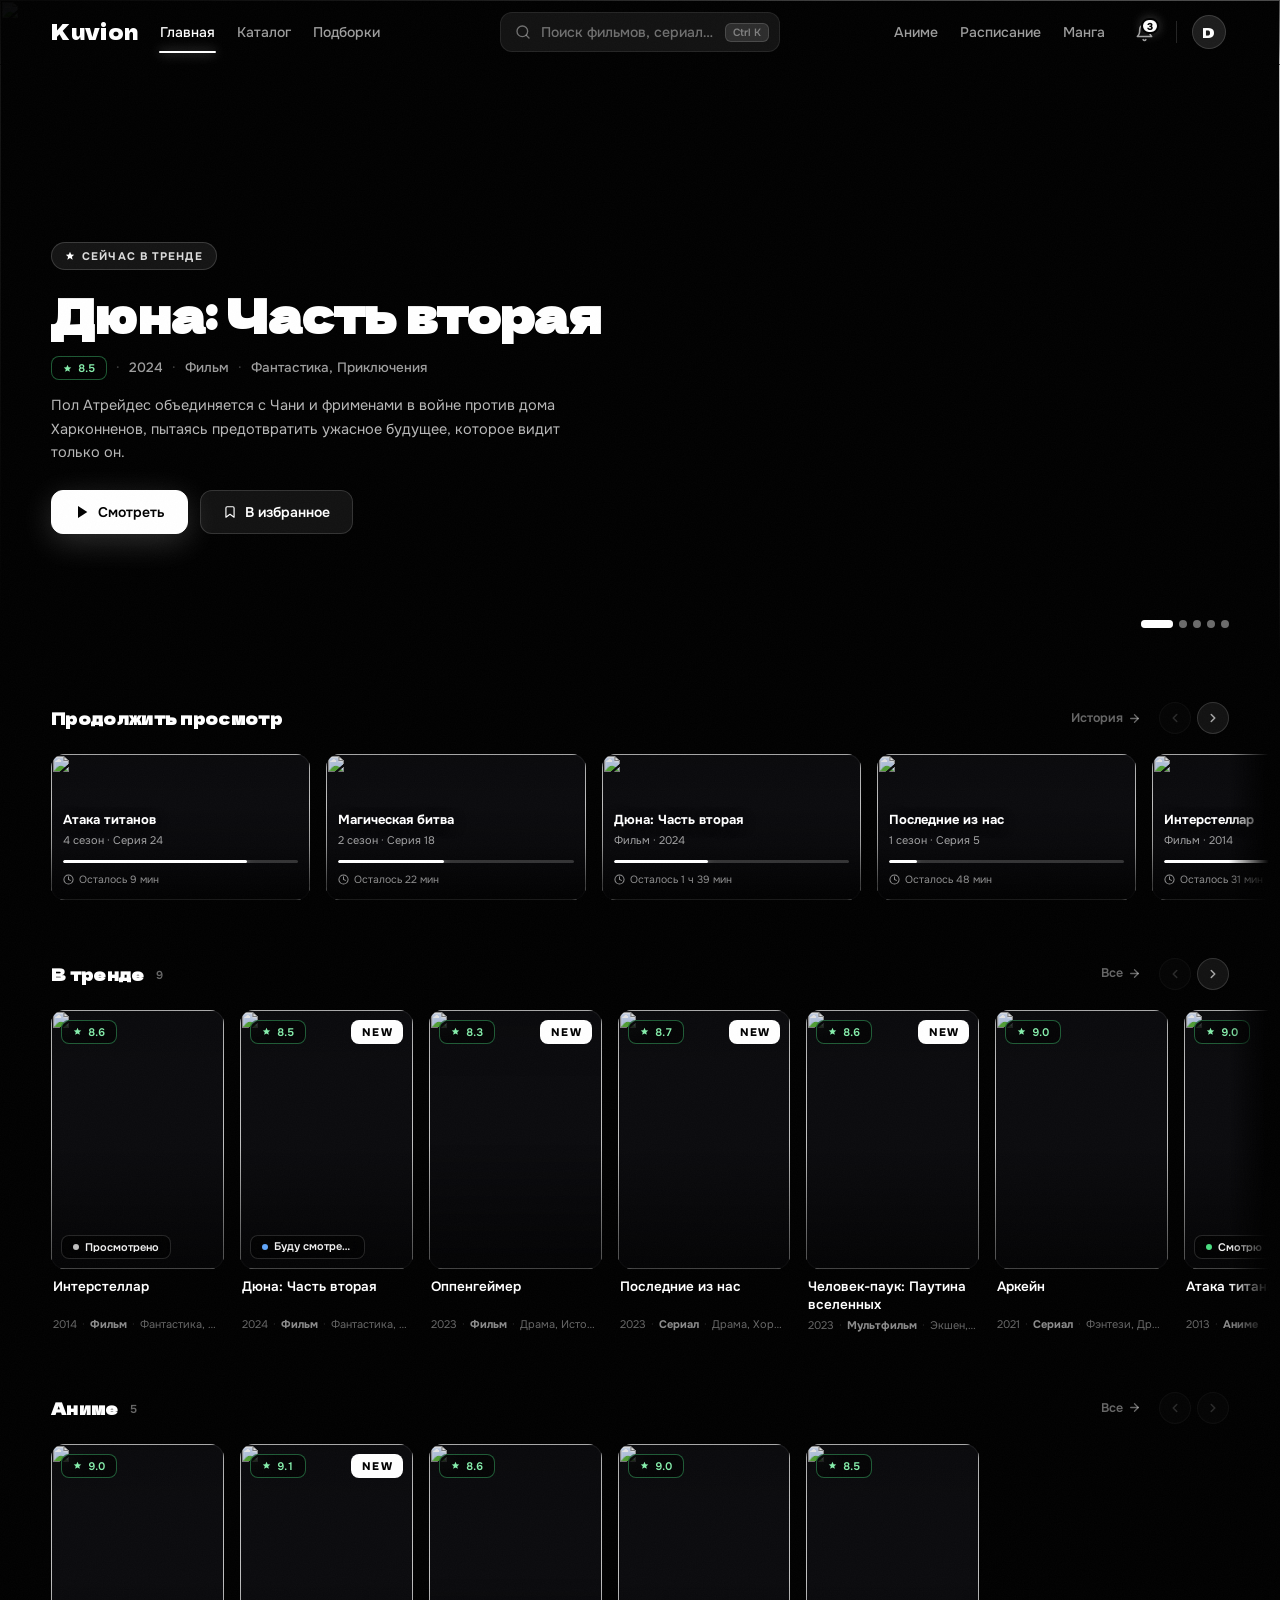
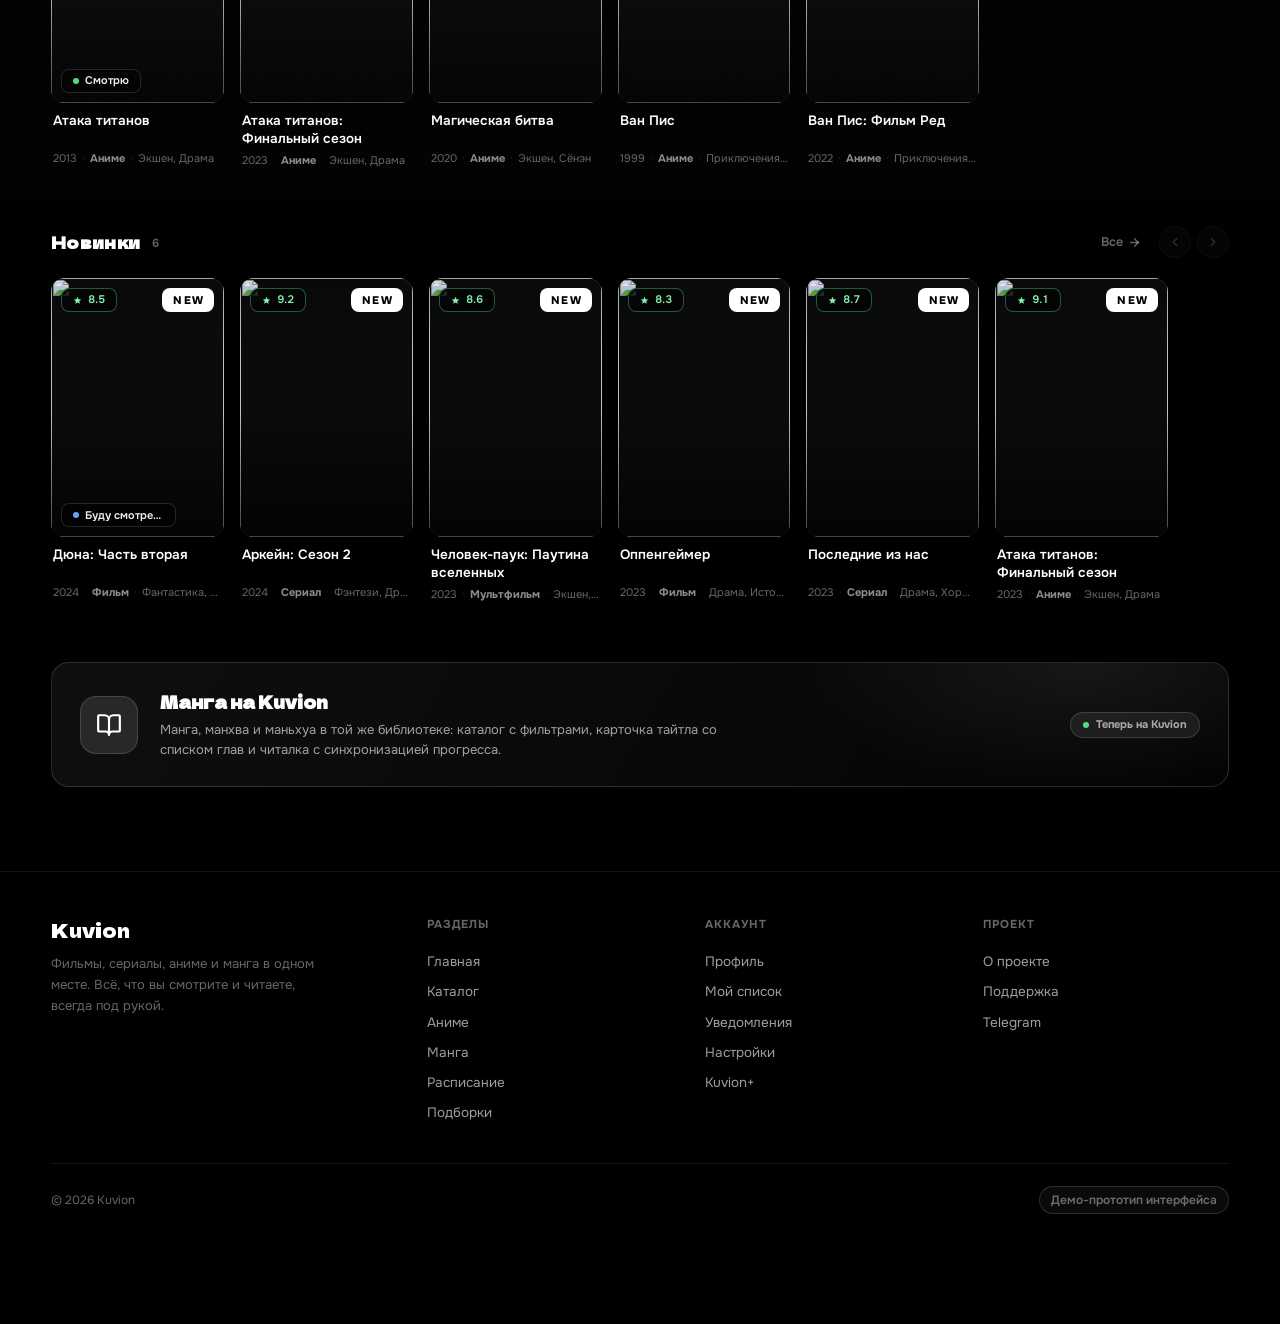
==== index.html @ 50397943 "Add files via upload" ====
<!DOCTYPE html>
<html lang="ru">
<head>
<meta charset="UTF-8">
<meta name="viewport" content="width=device-width, initial-scale=1.0, viewport-fit=cover">
<meta name="theme-color" content="#000000">
<meta name="description" content="Kuvion — фильмы, сериалы, аниме и манга в одном месте: тренды, новинки, продолжения и ваш личный список просмотра.">
<meta property="og:title" content="Kuvion — фильмы, сериалы, аниме и манга">
<meta property="og:description" content="Kuvion — фильмы, сериалы, аниме и манга в одном месте: тренды, новинки, продолжения и ваш личный список просмотра.">
<meta property="og:type" content="website">
<link rel="icon" type="image/svg+xml" href="data:image/svg+xml,%3Csvg%20xmlns='http://www.w3.org/2000/svg'%20viewBox='0%200%2064%2064'%3E%3Crect%20width='64'%20height='64'%20rx='14'%20fill='%230b0b0e'/%3E%3Crect%20x='1.5'%20y='1.5'%20width='61'%20height='61'%20rx='12.5'%20fill='none'%20stroke='rgba(255,255,255,.18)'%20stroke-width='3'/%3E%3Cpath%20d='M17%2014h8v14l12-14h11l-16%2017%2016%2019h-11l-12-14v14h-8z'%20fill='%23fff'/%3E%3C/svg%3E">
<title>Kuvion — фильмы, сериалы, аниме и манга</title>
<link rel="preconnect" href="https://fonts.googleapis.com">
<link rel="preconnect" href="https://fonts.gstatic.com" crossorigin>
<link href="https://fonts.googleapis.com/css2?family=Dela+Gothic+One&family=Onest:wght@300;400;500;600;700;800;900&family=Rubik:wght@700;800;900&display=swap" rel="stylesheet">
<link rel="stylesheet" href="/assets/kuvion-common.css">
<style>

/* ================================================================
   KUVION — дизайн-макет v4 (черновой, для просмотра и тестов)
   Философия: абсолютный чёрный, белый как главный акцент,
   градиент — только для аккаунта и подписки. Весь цвет несут
   постеры + семантика рейтингов и статусов.
   Новое в v4: «невидимая стена» как в старой версии — карточки
   обрезаются сразу за краем рамки контента, отступы слева и
   справа постоянные; на карточках больше нет быстрых кнопок —
   избранное (закладка) и состояние тайтла (⋮: смотрю /
   просмотрено / отложено…) живут в превью-панели и в меню
   карточки; превью крутит несколько кадров (стрелки, миниатюры,
   автосмена), у трейлера появился регулятор громкости;
   драг-скролл больше не оставляет «залипшую» кнопку Play;
   по умолчанию: белая «Смотреть», зерно вкл, акцент фиолетовый,
   шрифт — Dela Gothic One.
   Правки 19.11-5: полный откат главной к виду до трейлерных
   экспериментов — по уточнению фидбека «верни всё как было»:
   трейлеры добавили 19.11 (с них началась карточка «Топ 5»),
   значит «до трейлеров» — это главная без «Топ 5» и «Категорий».
   Обе секции удалены (разметка, стили, JS, данные), селекторы
   вернулись к прежним, порядок секций снова «Продолжить
   просмотр» → «В тренде» → «Аниме» → «Новинки». Оставлены
   заменённые 19.11 умершие CDN-кадры (без них у пяти тайтлов
   в превью-панели битые картинки). Штамп версии в футере
   обновлён на 19 ноября — со дня создания файла он показывал
   «3 ноября 2026» и сбивал с толку при проверке отката.
   Связи макетов (04.11): «Каталог», «Аниме» и «Случайное» ведут
   в каталог-макет (/catalog/; ?type=anime — с фильтром,
   ?random=1 — случайный тайтл), карточка «Атаки титанов» — на
   страницу тайтла (/title/).
   ================================================================ */

:root{
  --bg:#000;
  --surface:rgba(255,255,255,.04);
  --surface-2:rgba(255,255,255,.07);
  --surface-3:rgba(255,255,255,.11);
  --border:rgba(255,255,255,.08);
  --border-2:rgba(255,255,255,.14);
  --border-3:rgba(255,255,255,.24);
  --text:#fff;
  --text-2:rgba(255,255,255,.62);
  --text-3:rgba(255,255,255,.4);
  --accent-1:#7C4DFF;
  --accent-2:#D946EF;
  --accent-glow:rgba(168,85,247,.35);
  --ok:#4ADE80;
  --warn:#FACC15;
  --bad:#F87171;
  --info:#60A5FA;
  --r-s:10px;   /* радиус малый */
  --r-m:14px;   /* радиус карточек */
  --r-l:18px;   /* радиус панелей */
  --font-display:'Dela Gothic One','Onest',system-ui,sans-serif;
  --font-body:'Onest',system-ui,-apple-system,'Segoe UI',sans-serif;
  --header-h:64px;
  --page-x:clamp(20px,4vw,56px);
  --rail-gap:16px;                                   /* единый шаг между карточками */
  --card-w:clamp(168px,13.5vw,204px);                /* размер карточки M (по умолчанию) */
}

body:not([data-displayfont="dela"]) :is(.logo,.hero-title,.row-title,.pv-title,.auth-logo,.footer-logo,.soon-title,.lab-title,.sub-card .sc-name){font-weight:800}


.nav-link{
  position:relative;font-size:14px;font-weight:500;color:var(--text-2);
  padding:6px 1px;transition:color .2s ease;white-space:nowrap;
}

/* ============ HERO ============ */
.hero{
  position:relative;height:min(74vh,780px);min-height:520px;
  overflow:hidden;
}

.hero-slide{position:absolute;inset:0;opacity:0;transition:opacity .8s ease;pointer-events:none}

.hero-slide.is-active{opacity:1;pointer-events:auto}

.hero-slide img.hero-bg{
  width:100%;height:100%;object-fit:cover;object-position:center 28%;
}

.hero-slide.is-active img.hero-bg{animation:kenburns 9.5s ease-out forwards}

@keyframes kenburns{from{transform:scale(1.07)}to{transform:scale(1)}}

.hero-shade{position:absolute;inset:0;pointer-events:none}

.hero-shade--bottom{background:linear-gradient(to top,#000 1%,rgba(0,0,0,.85) 24%,rgba(0,0,0,.32) 55%,transparent 80%)}

.hero-shade--left{background:linear-gradient(100deg,rgba(0,0,0,.9) 6%,rgba(0,0,0,.58) 38%,rgba(0,0,0,.14) 60%,transparent 72%)}


.hero-content{
  position:absolute;left:0;right:0;bottom:0;z-index:4;
  /* информационный блок поднят выше от нижней границы */
  padding:0 var(--page-x) 132px;
  max-width:1760px;margin:0 auto;
}

.hero-content-inner{max-width:660px}

.hero-slide .hero-content-inner{opacity:0;transform:translateY(18px);transition:opacity .6s ease .18s,transform .6s cubic-bezier(.2,.7,.2,1) .18s}

.hero-slide.is-active .hero-content-inner{opacity:1;transform:none}


.hero-badge{
  display:inline-flex;align-items:center;gap:7px;
  height:28px;padding:0 13px;border-radius:99px;
  background:rgba(255,255,255,.08);border:1px solid rgba(255,255,255,.16);
  backdrop-filter:blur(12px);-webkit-backdrop-filter:blur(12px);
  font-size:11px;font-weight:700;letter-spacing:.1em;text-transform:uppercase;color:rgba(255,255,255,.85);
  margin-bottom:18px;
}

.hero-badge svg{color:#fff}

.hero-title{
  font-family:var(--font-display);
  font-size:clamp(26px,3.6vw,50px);
  line-height:1.14;letter-spacing:.2px;
  text-shadow:0 4px 30px rgba(0,0,0,.6);
  margin-bottom:16px;
}

.hero-meta{display:flex;flex-wrap:wrap;align-items:center;gap:9px;font-size:13.5px;margin-bottom:14px;color:var(--text-2);font-weight:500}

.hero-meta .hm-sep{color:rgba(255,255,255,.25)}

.hero-desc{
  color:rgba(255,255,255,.72);font-size:14.5px;line-height:1.6;
  max-width:540px;margin-bottom:26px;
  display:-webkit-box;-webkit-line-clamp:3;-webkit-box-orient:vertical;overflow:hidden;
}

.hero-actions{display:flex;flex-wrap:wrap;gap:12px}


/* стрелки hero */
.hero-arrow{
  position:absolute;top:50%;transform:translateY(-50%);z-index:6;
  width:46px;height:46px;border-radius:50%;border:1px solid rgba(255,255,255,.18);
  background:rgba(0,0,0,.4);backdrop-filter:blur(12px);-webkit-backdrop-filter:blur(12px);
  color:#fff;display:flex;align-items:center;justify-content:center;
  opacity:0;transition:opacity .25s,background .2s,border-color .2s;
}

.hero:hover .hero-arrow,.hero:focus-within .hero-arrow{opacity:1}

.hero-arrow:hover{background:rgba(255,255,255,.16);border-color:rgba(255,255,255,.4)}

.hero-arrow--prev{left:18px}

.hero-arrow--next{right:18px}


/* точки-прогресс hero */
.hero-dots{position:absolute;right:var(--page-x);bottom:30px;z-index:6;display:flex;align-items:center;gap:6px}

.hdot{height:24px;display:flex;align-items:center;background:none;border:0;padding:0}

.hdot .hpill{
  display:block;width:8px;height:8px;border-radius:99px;overflow:hidden;position:relative;
  background:rgba(255,255,255,.42);transition:width .45s ease,background-color .4s ease;
}

.hdot.is-active .hpill{width:32px;background:rgba(255,255,255,.2);box-shadow:inset 0 0 0 1px rgba(255,255,255,.22)}

.hdot .hfill{position:absolute;inset:0;background:#fff;transform:scaleX(0);transform-origin:left}

.hdot.is-active .hfill{animation:hfill var(--hero-dur,9s) linear forwards}

.hero-dots.is-paused .hfill{animation-play-state:paused}

@keyframes hfill{from{transform:scaleX(0)}to{transform:scaleX(1)}}

.hero:hover .hero-dots{cursor:pointer}


/* ============ СЕКЦИИ-ЛЕНТЫ (единый ритм отступов) ============ */
.rows{padding:36px 0 28px}

.row-group+.row-group{margin-top:38px}

.cw-guest+.row-group{margin-top:38px}

.row-head{
  display:flex;align-items:center;gap:12px;
  /* рамка контента: заголовки лент встают в одну колонку с логотипом */
  padding:0 max(var(--page-x),calc((100% - 1760px)/2 + var(--page-x)));margin-bottom:12px;
}

.row-title{
  font-family:var(--font-display);
  font-size:16px;letter-spacing:.3px;color:#fff;white-space:nowrap;
}

.row-title .rt-count{font-family:var(--font-body);font-size:11.5px;font-weight:600;color:var(--text-3);margin-left:8px;vertical-align:2px}

.row-head .row-link{
  margin-left:auto;font-size:12.5px;font-weight:600;color:var(--text-3);
  display:inline-flex;align-items:center;gap:5px;transition:color .2s;padding:4px 6px;border-radius:8px;
}

.row-head .row-link:hover{color:#fff}

.row-arrows{display:flex;gap:6px}

.row-arrow{
  width:32px;height:32px;border-radius:50%;border:1px solid var(--border-2);
  background:var(--surface-2);color:var(--text-2);
  display:flex;align-items:center;justify-content:center;transition:.18s;
}

.row-arrow:hover:not(:disabled){background:#fff;color:#000;border-color:#fff}

.row-arrow:disabled{opacity:.25;pointer-events:none}


/*
  Лента и «невидимая стена» (как в старой версии Kuvion):
  карточки живут в общей рамке контента (одна колонка с шапкой).
  Рамка обрезается ЖЁСТКО на своём краю — постоянный отступ
  слева и справа, карточки на него не залезают. Когда за краем
  рамки есть ещё карточки, у самой стены вырастает короткое
  (40px) растворение (--wall-l/--wall-r переключает JS при
  скролле, края рамки --edge-l/--edge-r тоже считает JS).
  Drag-скролл работает по всей ленте, включая сами карточки.
  Никакого scroll-snap.
*/
@property --wall-l{syntax:'<length>';inherits:false;initial-value:0px}

@property --wall-r{syntax:'<length>';inherits:false;initial-value:0px}

.row-scroller{
  display:flex;gap:var(--rail-gap);
  overflow-x:auto;overflow-y:hidden;
  padding:8px max(var(--page-x),calc((100% - 1760px)/2 + var(--page-x))) 20px;
  scrollbar-width:none;
  cursor:grab;user-select:none;-webkit-user-select:none;
  --wall-l:0px;--wall-r:0px;
  transition:--wall-l .35s ease,--wall-r .35s ease;
  -webkit-mask-image:linear-gradient(90deg,
    transparent calc(var(--edge-l,0px) - var(--wall-l)),
    #000 var(--edge-l,0px),
    #000 calc(100% - var(--edge-r,0px)),
    transparent calc(100% - var(--edge-r,0px) + var(--wall-r)));
  mask-image:linear-gradient(90deg,
    transparent calc(var(--edge-l,0px) - var(--wall-l)),
    #000 var(--edge-l,0px),
    #000 calc(100% - var(--edge-r,0px)),
    transparent calc(100% - var(--edge-r,0px) + var(--wall-r)));
}

.row-scroller::-webkit-scrollbar{display:none}

.row-scroller>*{flex:none}

.row-scroller img{-webkit-user-drag:none;user-drag:none}

.row-scroller.is-dragging{cursor:grabbing}

.row-scroller.is-dragging *{pointer-events:none}

.row-scroller.is-dragging .poster-card,
.row-scroller.is-dragging .cw-card{transform:none!important}

.row-scroller.is-dragging .card-play,
.row-scroller.is-dragging .cw-play,
.row-scroller.is-dragging .card-dots{opacity:0!important}

/* Оверлеи карточек НЕ используют :hover/:focus-within: после драга у
   Chrome залипает и :hover (pointer-events:none → auto под неподвижным
   курсором), и — главное — фокус: карточка с tabindex получает его в
   момент pointerdown и держит :focus-within до клика по сайту (тот самый
   «висящий» play). Вместо них класс .is-hover: его вешает только
   реальное движение мыши (mousemove-трекер в JS ниже), для клавиатуры
   остаётся :focus-visible. Залечь в «hover» невозможно в принципе. */

/* ============ КАРТОЧКА-ПОСТЕР ============ */
.poster-card{position:relative;width:var(--card-w);transition:transform .3s cubic-bezier(.2,.7,.2,1)}

.poster-card.is-hover,.poster-card:focus-visible{transform:translateY(-5px)}

.poster-wrap{
  position:relative;aspect-ratio:2/3;border-radius:var(--r-m);overflow:hidden;
  background:#0b0b0e;isolation:isolate;
  box-shadow:inset 0 0 0 1px rgba(255,255,255,.07);
  transition:box-shadow .3s ease;
}

.poster-card.is-hover .poster-wrap{
  box-shadow:inset 0 0 0 1px rgba(255,255,255,.22),0 18px 44px -8px rgba(0,0,0,.85);
}

.poster-wrap img.poster-img{width:100%;height:100%;object-fit:cover;transition:transform .55s cubic-bezier(.2,.7,.2,1)}

.poster-card.is-hover .poster-img{transform:scale(1.06)}

.poster-scrim{position:absolute;inset:0;background:linear-gradient(180deg,rgba(0,0,0,.12) 0%,transparent 26%,transparent 52%,rgba(0,0,0,.66) 100%);pointer-events:none}

.poster-spotlight{
  position:absolute;inset:0;opacity:0;transition:opacity .35s;pointer-events:none;
  background:radial-gradient(180px 180px at 50% 26%,rgba(255,255,255,.1),transparent 70%);
}

.poster-card.is-hover .poster-spotlight{opacity:1}


/* ---- бейджи: геометрия из дизайн-системы v2 («Чипы и статусы»):
   высота 24px, паддинг 11px, радиус 8px; на постере — стекло ---- */
/* рейтинг — семантический цвет, слева сверху */
.rating-pill{
  position:absolute;top:10px;left:10px;z-index:4;
  display:inline-flex;align-items:center;justify-content:center;gap:6px;
  height:24px;padding:0 11px;border-radius:8px;
  background:rgba(0,0,0,.55);backdrop-filter:blur(10px);-webkit-backdrop-filter:blur(10px);
  border:1px solid rgba(255,255,255,.14);
  font-size:11px;font-weight:600;font-variant-numeric:tabular-nums;color:#fff;
}

.rating-pill svg{width:9px;height:9px}

.rating-pill--hi{color:#86EFAC;border-color:rgba(74,222,128,.4)}

.rating-pill--mid{color:#FDE047;border-color:rgba(250,204,21,.4)}

.rating-pill--low{color:#FCA5A5;border-color:rgba(248,113,113,.38)}


/* бейдж NEW — белый, справа сверху, текст строго по центру */
.badge-new{
  position:absolute;top:10px;right:10px;z-index:4;
  display:inline-flex;align-items:center;justify-content:center;
  height:24px;padding:0 11px;border-radius:8px;
  background:#fff;color:#000;font-size:11px;font-weight:800;
}

.badge-new .bn-text{letter-spacing:.12em;margin-right:-.12em}


/* статус тайтла: внизу слева (справа — меню «⋮»), точка — семантика */
.status-chip{
  position:absolute;bottom:10px;left:10px;z-index:4;
  display:inline-flex;align-items:center;justify-content:center;gap:6px;
  height:24px;padding:0 11px;border-radius:8px;max-width:calc(100% - 58px);
  background:rgba(0,0,0,.6);backdrop-filter:blur(10px);-webkit-backdrop-filter:blur(10px);
  border:1px solid rgba(255,255,255,.14);
  font-size:11px;font-weight:600;color:rgba(255,255,255,.94);white-space:nowrap;
  overflow:hidden;
}

/* геометрия и типографика — из дизайн-системы («черновик v2», блок
   «Чипы и статусы»): высота 24px, паддинги 11px, радиус 8px, зазор 6px,
   кегль 11/600, точка 6px, обычный регистр без трекинга. Группа
   «точка + подпись» центрируется целиком; при нехватке места подпись
   режется многоточием — точка остаётся видна */
.status-chip .sc-dot{position:static;width:6px;height:6px;border-radius:50%;flex:none}

.status-chip .sc-t{line-height:1;min-width:0;overflow:hidden;text-overflow:ellipsis}

/* гость ничего не хранит — статусы пользователя не показываем */
body.is-guest .status-chip{display:none}

.status-chip--watching .sc-dot{background:var(--ok)}

.status-chip--planned .sc-dot{background:var(--info)}

.status-chip--watched .sc-dot{background:rgba(255,255,255,.75)}

.status-chip--onhold .sc-dot{background:var(--warn)}

.status-chip--dropped .sc-dot{background:var(--bad)}


/* меню состояния тайтла — «⋮» в правом нижнем углу карточки */
.card-dots{
  position:absolute;right:8px;bottom:8px;z-index:6;
  width:30px;height:30px;border-radius:50%;border:1px solid rgba(255,255,255,.22);
  background:rgba(0,0,0,.5);backdrop-filter:blur(12px);-webkit-backdrop-filter:blur(12px);
  color:#fff;display:flex;align-items:center;justify-content:center;padding:0;
  opacity:0;transform:translateY(4px);transition:.2s ease;
}

.poster-card.is-hover .card-dots,.poster-card:focus-visible .card-dots{opacity:1;transform:none}

.card-dots:hover{background:#fff;color:#000;border-color:#fff}

/* гость статусы не хранит — меню состояния не показываем */
body.is-guest .card-dots{display:none}


/* центральная play-кнопка */
.card-play{
  position:absolute;top:50%;left:50%;z-index:5;
  width:46px;height:46px;border-radius:50%;
  transform:translate(-50%,-50%) scale(.55);
  background:rgba(255,255,255,.16);border:1px solid rgba(255,255,255,.34);
  backdrop-filter:blur(16px) saturate(160%);-webkit-backdrop-filter:blur(16px) saturate(160%);
  box-shadow:inset 0 1px 0 rgba(255,255,255,.3),0 10px 30px rgba(0,0,0,.5);
  color:#fff;display:flex;align-items:center;justify-content:center;
  opacity:0;transition:opacity .22s,transform .25s cubic-bezier(.2,.7,.2,1.5);
}

.poster-card.is-hover .card-play,.poster-card:focus-visible .card-play{opacity:1;transform:translate(-50%,-50%) scale(1)}

.card-play:hover{background:rgba(255,255,255,.28)}


/* подпись под постером */
.card-caption{padding:9px 2px 0}

.card-caption .cc-title{
  font-size:13.5px;font-weight:600;line-height:1.35;color:#fff;
  display:-webkit-box;-webkit-line-clamp:2;-webkit-box-orient:vertical;overflow:hidden;
  min-height:2.6em;
}

.card-caption .cc-meta{
  margin-top:3px;display:flex;align-items:center;gap:5px;
  font-size:11px;color:var(--text-3);white-space:nowrap;overflow:hidden;
}

.cc-meta .cm-sep{color:rgba(255,255,255,.18);flex:none}

.cc-meta .cm-type{font-weight:700;flex:none;color:rgba(255,255,255,.55)}

.cc-meta .cm-genres{overflow:hidden;text-overflow:ellipsis}


/* ============ ПРЕВЬЮ-ПАНЕЛЬ КАРТОЧКИ (сбоку при наведении) ============ */
.preview{
  position:fixed;z-index:105;width:360px;
  background:rgba(12,12,15,.97);
  border:1px solid var(--border-2);border-radius:16px;
  box-shadow:0 32px 80px -12px rgba(0,0,0,.95);
  overflow:hidden;
  opacity:0;transform:translateY(10px) scale(.97);
  transition:opacity .22s ease,transform .22s cubic-bezier(.2,.7,.2,1);
  pointer-events:none;
}

.preview.show{opacity:1;transform:none;pointer-events:auto}

.preview.hidden{display:none}


/* «волна»: полупрозрачная белая полоса проходит сверху вниз,
   и только после неё проявляется содержимое превью */
.pv-wave{position:absolute;inset:0;z-index:9;pointer-events:none;overflow:hidden;border-radius:inherit}

.pv-wave::before{
  content:'';position:absolute;left:0;right:0;top:-42%;height:34%;
  background:linear-gradient(to bottom,transparent,rgba(255,255,255,.04) 28%,rgba(255,255,255,.2) 47%,rgba(255,255,255,.34) 52%,rgba(255,255,255,.04) 72%,transparent);
  opacity:0;
}

.preview.waving .pv-wave::before{animation:pv-sweep .55s cubic-bezier(.45,0,.2,1) forwards}

@keyframes pv-sweep{
  0%{transform:translateY(0);opacity:0}
  14%{opacity:1}
  86%{opacity:1}
  100%{transform:translateY(470%);opacity:0}
}

.pv-media,.pv-thumbs,.pv-body{opacity:0;transform:translateY(6px);transition:opacity .12s ease,transform .12s ease}

.preview.show .pv-media,.preview.show .pv-thumbs,.preview.show .pv-body{
  opacity:1;transform:none;
  transition:opacity .34s ease .16s,transform .34s cubic-bezier(.2,.7,.2,1) .16s;
}


.pv-media{position:relative;aspect-ratio:16/9;background:#0b0b0e;overflow:hidden}

.pv-media>img{width:100%;height:100%;object-fit:cover;transition:opacity .18s ease}

/* мини-волна при переключении кадра */
.pv-media::after{
  content:'';position:absolute;left:0;right:0;top:-64%;height:55%;z-index:8;pointer-events:none;
  background:linear-gradient(to bottom,transparent,rgba(255,255,255,.24) 47%,rgba(255,255,255,.38) 52%,transparent);
  opacity:0;
}

.pv-media.waving::after{animation:pv-sweep .42s cubic-bezier(.45,0,.2,1) forwards}

.pv-shade{position:absolute;inset:0;pointer-events:none;background:linear-gradient(180deg,rgba(0,0,0,.06),transparent 34%,rgba(0,0,0,.52) 90%);z-index:2}

.pv-play{
  position:absolute;top:50%;left:50%;transform:translate(-50%,-50%);z-index:5;
  width:44px;height:44px;border-radius:50%;
  background:rgba(255,255,255,.16);border:1px solid rgba(255,255,255,.34);
  backdrop-filter:blur(16px) saturate(160%);-webkit-backdrop-filter:blur(16px) saturate(160%);
  color:#fff;display:flex;align-items:center;justify-content:center;transition:.18s;padding:0;
}

.preview:hover .pv-play{background:rgba(255,255,255,.28);transform:translate(-50%,-50%) scale(1.07)}


/* «трейлер»: имитация видео — кен-бёрнс, полоса прогресса, звук */
.pv-video{position:absolute;inset:0;z-index:1;display:none;background:#0b0b0e;overflow:hidden}

.pv-media.is-trailer .pv-video{display:block}

.pv-media.is-trailer>img{opacity:0}

.pv-media.is-trailer{cursor:pointer}

.pv-video img{width:100%;height:100%;object-fit:cover;transition:opacity .2s ease;animation:pv-kb 6.5s ease-in-out infinite alternate}

@keyframes pv-kb{from{transform:scale(1.03) translate(-1.4%,0)}to{transform:scale(1.16) translate(1.4%,0)}}

.pv-vchip{
  position:absolute;top:10px;left:10px;z-index:3;
  display:inline-flex;align-items:center;height:22px;padding:0 10px;border-radius:7px;
  background:rgba(0,0,0,.55);backdrop-filter:blur(10px);-webkit-backdrop-filter:blur(10px);
  border:1px solid rgba(255,255,255,.14);
  font-size:10px;font-weight:800;letter-spacing:.08em;text-transform:uppercase;color:#fff;
}

.pv-vbar{position:absolute;left:12px;right:12px;bottom:12px;height:3px;border-radius:99px;background:rgba(255,255,255,.25);overflow:hidden;z-index:3}

.pv-vbar span{display:block;height:100%;background:#fff;border-radius:99px;transform-origin:left;transform:scaleX(0)}

.pv-media.is-trailer:not(.is-paused) .pv-vbar span{animation:pv-progress 24s linear infinite}

@keyframes pv-progress{from{transform:scaleX(0)}to{transform:scaleX(1)}}

.pv-media.is-paused .pv-video img{animation-play-state:paused}

/* громкость трейлера: кнопка + выдвижной ползунок. Поднята над
   полосой таймлайна (bottom:26px), чтобы не наезжать на неё.
   В проде слайдер управляет плеером YouTube (IFrame API:
   player.setVolume(0..100)); в макете звук синтезирует WebAudio. */
.pv-vol{
  position:absolute;right:10px;bottom:26px;z-index:4;
  display:flex;align-items:center;gap:7px;
}

.pv-vol-track{width:0;overflow:hidden;transition:width .28s cubic-bezier(.2,.7,.2,1)}

.pv-vol:hover .pv-vol-track,.pv-vol.dragging .pv-vol-track{width:80px}

.pv-vol-slider{position:relative;width:80px;height:28px;display:flex;align-items:center;cursor:pointer;touch-action:none}

.vs-rail{position:relative;display:block;width:100%;height:4px;border-radius:99px;background:rgba(255,255,255,.28);overflow:hidden}

.vs-fill{position:absolute;top:0;bottom:0;left:0;width:55%;background:#fff;border-radius:99px}

.pv-vol-slider:hover .vs-fill,.pv-vol.dragging .vs-fill{box-shadow:0 0 10px rgba(255,255,255,.45)}

.vs-thumb{
  position:absolute;top:50%;left:55%;width:11px;height:11px;border-radius:50%;
  transform:translate(-50%,-50%);background:#fff;box-shadow:0 1px 6px rgba(0,0,0,.6);
  transition:transform .15s;pointer-events:none;
}

.pv-vol-slider:hover .vs-thumb,.pv-vol.dragging .vs-thumb{transform:translate(-50%,-50%) scale(1.3)}

.pv-vol.is-muted .vs-rail{opacity:.45}

.vs-bubble{
  position:absolute;bottom:calc(100% - 2px);left:50%;transform:translateX(-50%);
  padding:2px 7px;border-radius:7px;background:rgba(0,0,0,.72);border:1px solid rgba(255,255,255,.18);
  font-size:10px;font-weight:800;color:#fff;white-space:nowrap;pointer-events:none;
  opacity:0;transition:opacity .15s;
}

.pv-vol:hover .vs-bubble,.pv-vol.dragging .vs-bubble{opacity:1}

.pv-vmute{
  flex:none;width:30px;height:30px;border-radius:9px;
  background:rgba(0,0,0,.55);border:1px solid rgba(255,255,255,.2);
  backdrop-filter:blur(10px);-webkit-backdrop-filter:blur(10px);
  color:#fff;display:flex;align-items:center;justify-content:center;transition:.15s;padding:0;
}

.pv-vmute:hover{background:rgba(255,255,255,.22)}

.pv-vmute.is-off{color:var(--text-3)}

/* стрелки переключения кадров прямо на превью */
.pv-nav{
  position:absolute;top:50%;transform:translateY(-50%);z-index:5;
  width:32px;height:32px;border-radius:50%;
  background:rgba(0,0,0,.5);border:1px solid rgba(255,255,255,.22);
  backdrop-filter:blur(10px);-webkit-backdrop-filter:blur(10px);
  color:#fff;display:flex;align-items:center;justify-content:center;
  opacity:0;transition:opacity .18s,background .15s;padding:0;
}

.pv-nav--prev{left:8px}

.pv-nav--next{right:8px}

.pv-media:hover .pv-nav,.pv-media:focus-within .pv-nav{opacity:1}

.pv-nav:hover{background:rgba(255,255,255,.24)}


/* миниатюры: вручную переключаем «трейлер / кадры»; кадров может
   быть много — полоса прокручивается, активная выезжает в центр */
.pv-thumbs{
  display:flex;gap:6px;padding:10px 12px 0;
  overflow-x:auto;scrollbar-width:none;
}

.pv-thumbs::-webkit-scrollbar{display:none}

.pv-thumbs.is-scrollable{
  -webkit-mask-image:linear-gradient(90deg,transparent 0,#000 10px,#000 calc(100% - 10px),transparent);
  mask-image:linear-gradient(90deg,transparent 0,#000 10px,#000 calc(100% - 10px),transparent);
}

.pv-thumb{
  position:relative;height:42px;flex:1;min-width:44px;border-radius:8px;overflow:hidden;padding:0;
  border:1px solid var(--border-2);background:var(--surface-2);transition:.15s;
}

.pv-thumb img{width:100%;height:100%;object-fit:cover;display:block}

.pv-thumb:hover{border-color:var(--border-3)}

.pv-thumb.is-on{border-color:#fff;box-shadow:0 0 0 1px #fff}

.pv-thumb--trailer{
  flex:1.35;min-width:66px;display:flex;align-items:center;justify-content:center;gap:6px;
  font-size:10px;font-weight:700;color:var(--text-2);white-space:nowrap;
}

.pv-thumb--trailer svg{color:#fff}

.pv-thumb--trailer.is-on{color:#fff}

.pv-body{padding:12px 16px 16px}

.pv-title{font-family:var(--font-display);font-size:16px;line-height:1.25;letter-spacing:.2px}

.pv-meta{margin-top:7px;display:flex;flex-wrap:wrap;align-items:center;gap:8px;font-size:12px;color:var(--text-2);font-weight:600}

.pv-meta .hm-sep{color:rgba(255,255,255,.25)}

.pv-desc{
  margin-top:9px;font-size:12.5px;line-height:1.55;color:rgba(255,255,255,.66);
  display:-webkit-box;-webkit-line-clamp:4;-webkit-box-orient:vertical;overflow:hidden;
}

.pv-actions{margin-top:13px;display:flex;gap:8px;align-items:center}

.pv-actions .btn{height:38px;padding:0 16px;font-size:13px;border-radius:10px}

.pv-ico{
  width:38px;height:38px;border-radius:10px;
  border:1px solid var(--border-2);background:var(--surface-2);color:var(--text-2);
  display:inline-flex;align-items:center;justify-content:center;transition:.15s;
}

.pv-ico:hover{background:var(--surface-3);color:#fff}

.pv-ico.is-on{background:#fff;color:#000;border-color:#fff}


/* чип состояния в мета-строке превью — геометрия из дизайн-системы v2,
   как у статусной пилюли карточек: 24px / паддинги 11px / радиус 8px,
   кегль 11/600, точка 6px, обычный регистр без трекинга */
.pv-status{
  position:relative;display:inline-flex;align-items:center;justify-content:center;gap:6px;height:24px;padding:0 11px;border-radius:8px;
  background:rgba(0,0,0,.5);border:1px solid rgba(255,255,255,.16);
  font-size:11px;font-weight:600;
  color:rgba(255,255,255,.94);white-space:nowrap;
}

.pv-status .sc-dot{position:static;width:6px;height:6px;border-radius:50%;flex:none}

.pv-status .sc-t{line-height:1}

/* гость статусы и списки не хранит */
body.is-guest .pv-lib,body.is-guest .pv-status{display:none}


/* ============ МЕНЮ СОСТОЯНИЯ ТИТЛА («⋮» у карточки и в превью) ============ */
#statusMenu{
  position:fixed;z-index:112;width:216px;
  background:rgba(12,12,15,.97);
  border:1px solid var(--border-2);border-radius:14px;
  box-shadow:0 28px 70px -14px rgba(0,0,0,.9);
  padding:6px;animation:dd-in .16s ease;
}

#statusMenu.hidden{display:none}

.sm-head{font-size:10px;font-weight:700;letter-spacing:.08em;text-transform:uppercase;color:var(--text-3);padding:8px 10px 6px}

.sm-item{
  display:flex;align-items:center;gap:10px;width:100%;
  padding:8px 10px;border-radius:10px;border:0;background:none;
  color:var(--text-2);font-size:13px;font-weight:600;text-align:left;transition:.14s;
}

.sm-item:hover{background:var(--surface-2);color:#fff}

.sm-item .sm-dot{width:7px;height:7px;border-radius:50%;flex:none}

.sm-item .sm-label{flex:1;text-align:left}

.sm-item.is-cur{background:var(--surface-2);color:#fff}

.sm-item.is-cur svg{flex:none;color:#fff}

.sm-sep{height:1px;background:var(--border);margin:5px 6px}

.sm-x{width:7px;display:inline-flex;justify-content:center;flex:none;color:var(--text-3)}

.sm-item--clear{color:var(--text-3)}

.sm-item--clear:hover{color:#FCA5A5}

.sm-item--clear:hover .sm-x{color:#FCA5A5}


/* ============ КАРТОЧКА «ПРОДОЛЖИТЬ» (альбомная) ============ */
.cw-card{position:relative;width:calc(var(--card-w)*1.5);transition:transform .3s cubic-bezier(.2,.7,.2,1)}

.cw-card.is-hover,.cw-card:focus-visible{transform:translateY(-4px)}

.cw-wrap{
  position:relative;aspect-ratio:16/9;border-radius:var(--r-m);overflow:hidden;
  background:#0b0b0e;box-shadow:inset 0 0 0 1px rgba(255,255,255,.07);
  transition:box-shadow .3s ease;
}

.cw-card.is-hover .cw-wrap{box-shadow:inset 0 0 0 1px rgba(255,255,255,.22),0 18px 44px -8px rgba(0,0,0,.85)}

.cw-wrap img{width:100%;height:100%;object-fit:cover;transition:transform .55s cubic-bezier(.2,.7,.2,1)}

.cw-card.is-hover .cw-wrap img{transform:scale(1.05)}

.cw-shade{position:absolute;inset:0;background:linear-gradient(180deg,rgba(0,0,0,.14) 0%,transparent 34%,rgba(0,0,0,.2) 62%,rgba(0,0,0,.88) 100%);pointer-events:none}

.cw-info{
  position:absolute;left:0;right:0;bottom:0;padding:34px 12px 12px;
  display:flex;flex-direction:column;gap:3px;
}

.cw-title{font-size:13px;font-weight:700;line-height:1.3;text-shadow:0 2px 12px rgba(0,0,0,.6)}

.cw-sub{font-size:11px;color:rgba(255,255,255,.62)}

.cw-progress{
  margin-top:8px;height:3.5px;border-radius:99px;background:rgba(255,255,255,.18);overflow:hidden;
}

.cw-progress .cw-bar{height:100%;border-radius:99px;background:#fff;box-shadow:0 0 10px rgba(255,255,255,.5)}

.cw-left{margin-top:6px;font-size:10.5px;color:rgba(255,255,255,.55);display:flex;align-items:center;gap:5px}

.cw-play{
  position:absolute;top:50%;left:50%;transform:translate(-50%,-50%) scale(.55);z-index:5;
  width:48px;height:48px;border-radius:50%;
  background:rgba(255,255,255,.16);border:1px solid rgba(255,255,255,.34);
  backdrop-filter:blur(16px) saturate(160%);-webkit-backdrop-filter:blur(16px) saturate(160%);
  color:#fff;display:flex;align-items:center;justify-content:center;
  opacity:0;transition:.25s cubic-bezier(.2,.7,.2,1.5);
}

.cw-card.is-hover .cw-play{opacity:1;transform:translate(-50%,-50%) scale(1)}


/* ============ БАННЕР ГОСТЯ (вместо «Продолжить просмотр») ============ */
.cw-guest{
  margin:0 max(var(--page-x),calc((100% - 1760px)/2 + var(--page-x)));
  display:flex;align-items:center;gap:18px;
  padding:20px 24px;border-radius:var(--r-l);
  border:1px dashed var(--border-2);
  background:linear-gradient(120deg,rgba(255,255,255,.045),rgba(255,255,255,.012));
}

.cg-ic{
  width:46px;height:46px;border-radius:14px;flex:none;
  background:var(--surface-2);border:1px solid var(--border-2);
  display:flex;align-items:center;justify-content:center;color:var(--text-2);
}

.cg-body{flex:1;min-width:0}

.cg-title{font-size:14.5px;font-weight:700}

.cg-desc{font-size:12.5px;color:var(--text-3);margin-top:2px;line-height:1.5}


/* ============ БАННЕР «СКОРО»: МАНГА ============ */
.soon-banner{
  margin:40px max(var(--page-x),calc((100% - 1760px)/2 + var(--page-x))) 0;position:relative;overflow:hidden;
  border-radius:var(--r-l);border:1px solid var(--border-2);
  background:linear-gradient(120deg,rgba(255,255,255,.06),rgba(255,255,255,.015));
  display:flex;align-items:center;gap:22px;padding:26px 28px;cursor:pointer;
  transition:border-color .25s,background .25s;
}

.soon-banner:hover{border-color:rgba(255,255,255,.3);background:linear-gradient(120deg,rgba(255,255,255,.09),rgba(255,255,255,.03))}

.soon-banner::after{
  content:'';position:absolute;inset:0;pointer-events:none;
  background:radial-gradient(420px 180px at 88% 0%,rgba(255,255,255,.07),transparent 70%);
}

.soon-ic{
  width:58px;height:58px;border-radius:16px;flex:none;
  background:var(--surface-3);border:1px solid var(--border-2);
  display:flex;align-items:center;justify-content:center;color:#fff;
}

.soon-body{flex:1;min-width:0}

.soon-title{font-family:var(--font-display);font-size:17px;margin-bottom:5px}

.soon-desc{font-size:13px;color:var(--text-2);line-height:1.55;max-width:560px}

.soon-pill{
  display:inline-flex;align-items:center;gap:7px;height:26px;padding:0 12px;border-radius:99px;
  border:1px solid var(--border-2);background:var(--surface-2);
  font-size:11px;font-weight:700;color:var(--text-2);white-space:nowrap;flex:none;
}

.soon-pill .sp-dot{width:6px;height:6px;border-radius:50%;background:var(--warn);animation:pulse 2s ease-in-out infinite}

@keyframes pulse{0%,100%{opacity:1}50%{opacity:.35}}


/* ============ АДАПТИВ ============ */
@media (max-width:1240px){
  .s-kbd{display:none}
}

/* средние ширины: центрированный поиск не должен наезжать на правую
   навигацию — «Мой список» прячется (он доступен в меню аккаунта,
   drawer и футере), пилюля поиска сжимается до свободного места */
@media (max-width:1560px) and (min-width:1081px){
  .main-nav [data-nav="mylist"],#navRandom{display:none}   /* «Мой список» и «Случайное» уступают место «Подборкам» — оба доступны в бургере */
  .search-fake{width:max(200px,min(360px,calc(100vw - 1000px)))}
}

@media (max-width:1080px){
  .main-nav{gap:14px}
  #navRandom,#navMyList,.main-nav [data-nav="mylist"],.main-nav [data-nav="colls"]{display:none}   /* второстепенные ссылки уходят в бургер */
  .main-nav .nav-link[data-nav="manga"]{display:none}                /* раздел «Скоро» прячется первым */
  .search-fake{width:min(300px,28vw)}
  .footer-grid{grid-template-columns:1fr 1fr}
}

@media (max-width:930px){
  .search-fake{width:220px}
}

@media (max-width:860px){
  .main-nav{display:none}
  #btnBurger{display:inline-flex}
  .header-inner{gap:10px}
  .h-left{gap:12px}
  .h-right{gap:10px}
  .logo{font-size:18px}
  .search-fake{display:none}
  #hdrSearchIcon{display:inline-flex}
  .hero{height:64vh;min-height:460px}
  .hero-content{padding-bottom:96px}
  .hero-dots{right:auto;left:var(--page-x);bottom:22px}
  .row-head{flex-wrap:wrap;gap:8px}
  .row-arrows{display:none}   /* на таче свайп и так работает */
  .soon-banner{flex-direction:column;align-items:flex-start;gap:14px;padding:22px}
  .cw-guest{flex-direction:column;align-items:flex-start;gap:14px}
  .bottom-nav{display:flex}
  #toasts{bottom:84px;right:12px}
  .lab{right:12px;bottom:78px}
  .footer-grid{grid-template-columns:1fr}
  footer{padding-bottom:130px}
  .sov-panel{margin-top:6vh}
  .preview{display:none!important} /* на тач-устройствах превью не нужно */
}


/* дисциплина движения: меньше анимации тем, кто её не просил */
@media (prefers-reduced-motion:reduce){
  #grain{animation:none}
  .hero-slide.is-active img.hero-bg{animation:none}
  .preview{transition:none}
  .preview.waving .pv-wave::before,.pv-media.waving::after{animation:none}
  .sov-panel.is-searching::after,.sov-spin,.sov-sk-img,.sov-sk-ln i,.sov-sk-side,.srs-sk-img,.srs-sk-ln i,.srs-sk-side{animation:none}
  .pv-video img{animation:none}
  .pv-media.is-trailer:not(.is-paused) .pv-vbar span{animation:none}
  *{scroll-behavior:auto}
}


/* ============ REVEAL: мягкое появление рядов при попадании в экран ============ */
.rv-hide{opacity:0;transform:translateY(18px)}

.rv-in{opacity:1;transform:none;transition:opacity .5s cubic-bezier(.2,.7,.2,1),transform .5s cubic-bezier(.2,.7,.2,1)}

@media (prefers-reduced-motion:reduce){.rv-hide{opacity:1;transform:none}.rv-in{transition:none}}

</style>
</head>

<body data-btnwatch="solid" data-displayfont="dela">

<div id="grain" aria-hidden="true"></div>
<script>
/* зерно: уважаем выбор из «Настроек» (kuvion_appearance_v1);
   тумблер «Лаборатории» по-прежнему работает поверх — он сессионный */
try{if(localStorage.getItem('kuvion_appearance_v1')==='grain-off'){
  document.body.classList.add('no-grain');
  addEventListener('DOMContentLoaded',function(){
    var s=document.getElementById('grainSwitch');
    if(s)s.classList.remove('is-on');
  });
}}catch(e){}
</script>
<script>
/* размер карточек: уважаем выбор из «Настроек» (kuvion_cardsize_v1);
   сегмент «Лаборатории» работает поверх — он сессионный */
try{var __cs=localStorage.getItem('kuvion_cardsize_v1');
if(__cs==='s'||__cs==='l'){
  document.body.dataset.cardsize=__cs;
  addEventListener('DOMContentLoaded',function(){
    document.querySelectorAll('#sizeSeg button').forEach(function(b){
      b.classList.toggle('is-on',b.dataset.cardsize===__cs);
    });
  });
}}catch(e){}
</script>
<div id="toasts" aria-live="polite"></div>

<!-- ================= ШАПКА ================= -->
<header class="app-header" id="appHeader">
  <div class="header-inner">

    <!-- левая зона: логотип + основная навигация -->
    <div class="h-left">
      <button id="btnBurger" class="icobtn" aria-label="Открыть меню">
        <svg width="20" height="20" viewBox="0 0 24 24" fill="none" stroke="currentColor" stroke-width="2" stroke-linecap="round"><path d="M4 6h16M4 12h16M4 18h16"/></svg>
      </button>
      <a href="#" class="logo" data-stub="Главная">Kuvion</a>
      <nav class="main-nav" aria-label="Основная навигация">
        <a href="#" class="nav-link is-active" data-nav="home" data-stub="Главная">Главная</a>
        <a href="/catalog/" class="nav-link" data-nav="catalog">Каталог</a>
        <a href="#" class="nav-link" id="navRandom" data-stub="Случайное">Случайное</a>
        <a href="/collections/" class="nav-link" data-nav="colls">Подборки</a>
      </nav>
    </div>

    <!-- центр: поиск строго по середине шапки -->
    <div class="h-center">
      <button class="search-fake" id="searchOpen" aria-label="Открыть поиск">
        <span class="s-icon">
          <svg width="16" height="16" viewBox="0 0 24 24" fill="none" stroke="currentColor" stroke-width="2" stroke-linecap="round"><circle cx="11" cy="11" r="8"/><path d="m21 21-4.3-4.3"/></svg>
        </span>
        <span class="sf-ph">Поиск фильмов, сериалов, аниме…</span>
        <span class="s-kbd">Ctrl K</span>
      </button>
      <button class="icobtn" id="hdrSearchIcon" aria-label="Поиск">
        <svg width="19" height="19" viewBox="0 0 24 24" fill="none" stroke="currentColor" stroke-width="2" stroke-linecap="round"><circle cx="11" cy="11" r="8"/><path d="m21 21-4.3-4.3"/></svg>
      </button>
    </div>

    <!-- правая зона: разделы + аккаунт -->
    <div class="h-right">
      <nav class="main-nav" aria-label="Разделы">
        <a href="/mylist/" class="nav-link" data-nav="mylist">Мой список</a>
        <a href="/catalog/?type=anime" class="nav-link" data-nav="anime">Аниме</a>
        <a href="/schedule/" class="nav-link" data-nav="sched">Расписание</a>
        <a href="/manga/" class="nav-link" data-nav="manga">Манга</a>
      </nav>

      <div class="header-right">

        <!-- Уведомления -->
        <div style="position:relative" id="userArea">
          <button class="icobtn" id="bellBtn" aria-label="Уведомления" aria-expanded="false">
            <svg width="19" height="19" viewBox="0 0 24 24" fill="none" stroke="currentColor" stroke-width="2" stroke-linecap="round" stroke-linejoin="round"><path d="M6 8a6 6 0 0 1 12 0c0 7 3 9 3 9H3s3-2 3-9"/><path d="M10.3 21a1.94 1.94 0 0 0 3.4 0"/></svg>
            <span class="bell-badge" id="bellBadge">2</span>
          </button>

          <div class="dd bell-dd dd-right hidden" id="bellDd" role="menu">
            <div class="bell-head">
              <span class="bell-title">Уведомления</span>
              <button class="bell-clear" id="bellClear">Отметить прочитанными</button>
            </div>
<div class="bell-list" id="bellList"></div>
            <a class="bell-all" href="/notifications/" id="bellAll"><span>Все уведомления</span><span class="bell-all-n" id="bellAllN"></span><svg width="14" height="14" viewBox="0 0 24 24" fill="none" stroke="currentColor" stroke-width="2.2" stroke-linecap="round" stroke-linejoin="round"><path d="m9 18 6-6-6-6"/></svg></a>
          </div>
        </div>

        <span class="a-divider" id="userDivider"></span>

        <!-- Аватар: клик открывает меню (как на YouTube) -->
        <div style="position:relative" id="avatarWrap">
          <button class="avatar-btn" id="avatarBtn" aria-label="Аккаунт" aria-expanded="false">
            <span class="avatar-core" id="avatarCore">D</span>
          </button>

          <div class="dd acct-dd dd-right hidden" id="acctDd" role="menu">
            <div class="acct-head">
              <span class="avatar-core" id="avatarCoreMenu">D</span>
              <div style="min-width:0">
                <p class="acct-name">danil</p>
                <p class="acct-handle"><span class="acct-dot"></span>в сети</p>
              </div>
            </div>
            <div class="dd-sep"></div>
            <a class="dd-item" href="/profile/">
              <svg width="16" height="16" viewBox="0 0 24 24" fill="none" stroke="currentColor" stroke-width="2" stroke-linecap="round" stroke-linejoin="round"><path d="M19 21v-2a4 4 0 0 0-4-4H9a4 4 0 0 0-4 4v2"/><circle cx="12" cy="7" r="4"/></svg>
              Мой профиль
            </a>
            <a class="dd-item" href="/mylist/">
              <svg width="16" height="16" viewBox="0 0 24 24" fill="none" stroke="currentColor" stroke-width="2" stroke-linecap="round" stroke-linejoin="round"><path d="M21 5H3"/><path d="M10 12H3"/><path d="M10 19H3"/><path d="m15 12 5 3-5 3z"/></svg>
              Мой список
            </a>
            <a class="dd-item" href="/settings/">
              <svg width="16" height="16" viewBox="0 0 24 24" fill="none" stroke="currentColor" stroke-width="2" stroke-linecap="round" stroke-linejoin="round"><path d="M12.22 2h-.44a2 2 0 0 0-2 2v.18a2 2 0 0 1-1 1.73l-.43.25a2 2 0 0 1-2 0l-.15-.08a2 2 0 0 0-2.73.73l-.22.38a2 2 0 0 0 .73 2.73l.15.1a2 2 0 0 1 1 1.72v.51a2 2 0 0 1-1 1.74l-.15.09a2 2 0 0 0-.73 2.73l.22.38a2 2 0 0 0 2.73.73l.15-.08a2 2 0 0 1 2 0l.43.25a2 2 0 0 1 1 1.73V20a2 2 0 0 0 2 2h.44a2 2 0 0 0 2-2v-.18a2 2 0 0 1 1-1.73l.43-.25a2 2 0 0 1 2 0l.15.08a2 2 0 0 0 2.73-.73l.22-.39a2 2 0 0 0-.73-2.73l-.15-.08a2 2 0 0 1-1-1.74v-.5a2 2 0 0 1 1-1.74l.15-.09a2 2 0 0 0 .73-2.73l-.22-.38a2 2 0 0 0-2.73-.73l-.15.08a2 2 0 0 1-2 0l-.43-.25a2 2 0 0 1-1-1.73V4a2 2 0 0 0-2-2z"/><circle cx="12" cy="12" r="3"/></svg>
              Настройки
            </a>

            <div class="dd-sep"></div>

            <div class="sub-card">
              <p class="sc-name">Kuvion+</p>
              <p class="sc-desc">Без рекламы, 4K-качество и ранний доступ к главам манги</p>
              <a class="sc-btn" href="/plus/" style="display:inline-flex;align-items:center;justify-content:center">Оформить</a>
            </div>

            <div class="dd-sep"></div>
            <button class="dd-item dd-item--danger" id="logoutBtn">
              <svg width="16" height="16" viewBox="0 0 24 24" fill="none" stroke="currentColor" stroke-width="2" stroke-linecap="round" stroke-linejoin="round"><path d="m16 17 5-5-5-5"/><path d="M21 12H9"/><path d="M9 21H5a2 2 0 0 1-2-2V5a2 2 0 0 1 2-2h4"/></svg>
              Выйти
            </button>
          </div>
        </div>

        <button class="btn btn-cta btn-login hidden" id="loginBtn">Войти</button>
      </div>
    </div>

  </div>
</header>

<!-- ================= HERO ================= -->
<section class="hero" id="hero" aria-label="Сейчас в тренде">
  <div id="heroSlides"></div>
  <button class="hero-arrow hero-arrow--prev" id="heroPrev" aria-label="Предыдущий тайтл">
    <svg width="19" height="19" viewBox="0 0 24 24" fill="none" stroke="currentColor" stroke-width="2.4" stroke-linecap="round" stroke-linejoin="round"><path d="m15 18-6-6 6-6"/></svg>
  </button>
  <button class="hero-arrow hero-arrow--next" id="heroNext" aria-label="Следующий тайтл">
    <svg width="19" height="19" viewBox="0 0 24 24" fill="none" stroke="currentColor" stroke-width="2.4" stroke-linecap="round" stroke-linejoin="round"><path d="m9 18 6-6-6-6"/></svg>
  </button>
  <div class="hero-dots" id="heroDots" role="tablist" aria-label="Слайды"></div>
</section>

<!-- ================= ЛЕНТЫ ================= -->
<main class="rows" id="rows">

  <!-- Продолжить просмотр — только для авторизованных -->
  <section class="row-group" id="sectionContinue">
    <div class="row-head">
      <h2 class="row-title">Продолжить просмотр</h2>
      <a href="#" class="row-link" data-stub="История">История
        <svg width="13" height="13" viewBox="0 0 24 24" fill="none" stroke="currentColor" stroke-width="2.4" stroke-linecap="round" stroke-linejoin="round"><path d="M5 12h14"/><path d="m12 5 7 7-7 7"/></svg>
      </a>
      <div class="row-arrows">
        <button class="row-arrow" data-dir="-1" aria-label="Назад"><svg width="14" height="14" viewBox="0 0 24 24" fill="none" stroke="currentColor" stroke-width="2.6" stroke-linecap="round" stroke-linejoin="round"><path d="m15 18-6-6 6-6"/></svg></button>
        <button class="row-arrow" data-dir="1" aria-label="Вперёд"><svg width="14" height="14" viewBox="0 0 24 24" fill="none" stroke="currentColor" stroke-width="2.6" stroke-linecap="round" stroke-linejoin="round"><path d="m9 18 6-6-6-6"/></svg></button>
      </div>
    </div>
    <div class="row-scroller" id="row-continue"></div>
  </section>

  <!-- Баннер для гостя: без аккаунта история не хранится -->
  <section class="cw-guest hidden" id="cwGuest">
    <span class="cg-ic">
      <svg width="22" height="22" viewBox="0 0 24 24" fill="none" stroke="currentColor" stroke-width="2" stroke-linecap="round" stroke-linejoin="round"><path d="M3 12a9 9 0 1 0 9-9 9.75 9.75 0 0 0-6.74 2.74L3 8"/><path d="M3 3v5h5"/><path d="M12 7v5l4 2"/></svg>
    </span>
    <div class="cg-body">
      <p class="cg-title">Продолжение просмотра появится после входа</p>
      <p class="cg-desc">История, списки и прогресс сохраняются только в аккаунте — гости у нас ничего не хранят.</p>
    </div>
    <button class="btn btn-cta" id="cgLogin" style="height:38px">Войти</button>
    <button class="btn btn-ghost" id="cgRegister" style="height:38px">Создать аккаунт</button>
  </section>

  <section class="row-group" id="sectionTrend">
    <div class="row-head">
      <h2 class="row-title">В тренде <span class="rt-count">9</span></h2>
      <a href="#" class="row-link" data-stub="Каталог">Все
        <svg width="13" height="13" viewBox="0 0 24 24" fill="none" stroke="currentColor" stroke-width="2.4" stroke-linecap="round" stroke-linejoin="round"><path d="M5 12h14"/><path d="m12 5 7 7-7 7"/></svg>
      </a>
      <div class="row-arrows">
        <button class="row-arrow" data-dir="-1" aria-label="Назад"><svg width="14" height="14" viewBox="0 0 24 24" fill="none" stroke="currentColor" stroke-width="2.6" stroke-linecap="round" stroke-linejoin="round"><path d="m15 18-6-6 6-6"/></svg></button>
        <button class="row-arrow" data-dir="1" aria-label="Вперёд"><svg width="14" height="14" viewBox="0 0 24 24" fill="none" stroke="currentColor" stroke-width="2.6" stroke-linecap="round" stroke-linejoin="round"><path d="m9 18 6-6-6-6"/></svg></button>
      </div>
    </div>
    <div class="row-scroller" id="row-trend"></div>
  </section>

  <section class="row-group">
    <div class="row-head">
      <h2 class="row-title">Аниме <span class="rt-count">5</span></h2>
      <a href="#" class="row-link" data-stub="Аниме">Все
        <svg width="13" height="13" viewBox="0 0 24 24" fill="none" stroke="currentColor" stroke-width="2.4" stroke-linecap="round" stroke-linejoin="round"><path d="M5 12h14"/><path d="m12 5 7 7-7 7"/></svg>
      </a>
      <div class="row-arrows">
        <button class="row-arrow" data-dir="-1" aria-label="Назад"><svg width="14" height="14" viewBox="0 0 24 24" fill="none" stroke="currentColor" stroke-width="2.6" stroke-linecap="round" stroke-linejoin="round"><path d="m15 18-6-6 6-6"/></svg></button>
        <button class="row-arrow" data-dir="1" aria-label="Вперёд"><svg width="14" height="14" viewBox="0 0 24 24" fill="none" stroke="currentColor" stroke-width="2.6" stroke-linecap="round" stroke-linejoin="round"><path d="m9 18 6-6-6-6"/></svg></button>
      </div>
    </div>
    <div class="row-scroller" id="row-anime"></div>
  </section>

  <section class="row-group">
    <div class="row-head">
      <h2 class="row-title">Новинки <span class="rt-count">6</span></h2>
      <a href="#" class="row-link" data-stub="Каталог">Все
        <svg width="13" height="13" viewBox="0 0 24 24" fill="none" stroke="currentColor" stroke-width="2.4" stroke-linecap="round" stroke-linejoin="round"><path d="M5 12h14"/><path d="m12 5 7 7-7 7"/></svg>
      </a>
      <div class="row-arrows">
        <button class="row-arrow" data-dir="-1" aria-label="Назад"><svg width="14" height="14" viewBox="0 0 24 24" fill="none" stroke="currentColor" stroke-width="2.6" stroke-linecap="round" stroke-linejoin="round"><path d="m15 18-6-6 6-6"/></svg></button>
        <button class="row-arrow" data-dir="1" aria-label="Вперёд"><svg width="14" height="14" viewBox="0 0 24 24" fill="none" stroke="currentColor" stroke-width="2.6" stroke-linecap="round" stroke-linejoin="round"><path d="m9 18 6-6-6-6"/></svg></button>
      </div>
    </div>
    <div class="row-scroller" id="row-new"></div>
  </section>

  <!-- Манга уже здесь: клик ведёт в раздел (/manga/) -->
  <section class="soon-banner" data-stub="Манга" role="button" tabindex="0">
    <span class="soon-ic">
      <svg width="26" height="26" viewBox="0 0 24 24" fill="none" stroke="currentColor" stroke-width="2" stroke-linecap="round" stroke-linejoin="round"><path d="M12 7v14"/><path d="M3 18a1 1 0 0 1-1-1V4a1 1 0 0 1 1-1h5a4 4 0 0 1 4 4 4 4 0 0 1 4-4h5a1 1 0 0 1 1 1v13a1 1 0 0 1-1 1h-6a3 3 0 0 0-3 3 3 3 0 0 0-3-3z"/></svg>
    </span>
    <div class="soon-body">
      <h3 class="soon-title">Манга на Kuvion</h3>
      <p class="soon-desc">Манга, манхва и маньхуа в той же библиотеке: каталог с фильтрами, карточка тайтла со списком глав и читалка с синхронизацией прогресса.</p>
    </div>
    <span class="soon-pill"><span class="sp-dot" style="background:var(--ok)"></span>Теперь на Kuvion</span>
  </section>

  <!-- Дизайн-система (черновик) — раскрывается по клику -->
  </main>

<!-- ================= ФУТЕР ================= -->
<footer>
  <div class="footer-grid">
    <div>
      <p class="footer-logo">Kuvion</p>
      <p class="footer-tag">Фильмы, сериалы, аниме и манга в одном месте. Всё, что вы смотрите и читаете, всегда под рукой.</p>
    </div>
    <div class="footer-col">
      <h4>Разделы</h4>
      <a href="/">Главная</a>
      <a href="/catalog/">Каталог</a>
      <a href="/catalog/?type=anime">Аниме</a>
      <a href="/manga/">Манга</a>
      <a href="/schedule/">Расписание</a>
      <a href="/collections/">Подборки</a>
    </div>
    <div class="footer-col">
      <h4>Аккаунт</h4>
      <a href="/profile/">Профиль</a>
      <a href="/mylist/">Мой список</a>
      <a href="/notifications/">Уведомления</a>
      <a href="/settings/">Настройки</a>
      <a href="/plus/">Kuvion+</a>
    </div>
    <div class="footer-col">
      <h4>Проект</h4>
      <a href="#" data-stub="О проекте">О проекте</a>
      <a href="#" data-stub="Поддержка">Поддержка</a>
      <a href="#" data-stub="Telegram">Telegram</a>
    </div>
  </div>
  <div class="footer-bottom">
    <span>© 2026 Kuvion</span>
    <span class="footer-version">Демо-прототип интерфейса</span>
  </div>
</footer>

<!-- ================= АВТОРИЗАЦИЯ: вход + регистрация в 3 шага ================= -->
<div class="modal-overlay hidden" id="authModal" role="dialog" aria-modal="true" aria-label="Вход в Kuvion">
  <div class="auth-card">
    <button class="auth-close" id="authClose" aria-label="Закрыть"><svg width="15" height="15" viewBox="0 0 24 24" fill="none" stroke="currentColor" stroke-width="2.4" stroke-linecap="round"><path d="M18 6 6 18"/><path d="m6 6 12 12"/></svg></button>
    <p class="auth-logo">Kuvion</p>
    <p class="auth-sub" id="authSub">Войдите, чтобы синхронизировать список и прогресс</p>
    <div class="auth-tabs" id="authTabs" role="tablist">
      <button class="is-on" data-atab="login" role="tab" aria-selected="true">Вход</button>
      <button data-atab="register" role="tab" aria-selected="false">Регистрация</button>
    </div>

    <!-- обе панели в одной grid-ячейке: карточка не меняет размер при переключении -->
    <div class="auth-panels">

      <!-- панель: ВХОД -->
      <div id="loginPanel" class="auth-panel">
        <form id="loginForm" novalidate>
          <div class="auth-field" id="lfEmail">
            <label for="loginEmail">Email</label>
            <div class="af-box">
              <span class="af-ic"><svg width="16" height="16" viewBox="0 0 24 24" fill="none" stroke="currentColor" stroke-width="2" stroke-linecap="round" stroke-linejoin="round"><rect x="2" y="4" width="20" height="16" rx="3"/><path d="m3 7 9 6 9-6"/></svg></span>
              <input id="loginEmail" type="email" placeholder="you@example.com" autocomplete="email">
            </div>
            <p class="f-err">Похоже, в адресе опечатка</p>
          </div>
          <div class="auth-field" id="lfPass">
            <div class="lb-row">
              <label for="loginPass">Пароль</label>
              <button type="button" class="forgot" id="forgotBtn">Забыли пароль?</button>
            </div>
            <div class="af-box has-eye">
              <span class="af-ic"><svg width="16" height="16" viewBox="0 0 24 24" fill="none" stroke="currentColor" stroke-width="2" stroke-linecap="round" stroke-linejoin="round"><rect x="4" y="11" width="16" height="10" rx="3"/><path d="M8 11V7a4 4 0 0 1 8 0v4"/></svg></span>
              <input id="loginPass" type="password" placeholder="Ваш пароль" autocomplete="current-password">
              <button type="button" class="af-eye" data-eye="loginPass" aria-label="Показать пароль"><svg class="ic-show" width="16" height="16" viewBox="0 0 24 24" fill="none" stroke="currentColor" stroke-width="2" stroke-linecap="round" stroke-linejoin="round"><path d="M2 12s3.5-7 10-7 10 7 10 7-3.5 7-10 7-10-7-10-7Z"/><circle cx="12" cy="12" r="3"/></svg><svg class="ic-hide" width="16" height="16" viewBox="0 0 24 24" fill="none" stroke="currentColor" stroke-width="2" stroke-linecap="round" stroke-linejoin="round"><path d="M17.94 17.94A10.07 10.07 0 0 1 12 20c-7 0-11-8-11-8a18.45 18.45 0 0 1 5.06-5.94"/><path d="M9.9 4.24A9.12 9.12 0 0 1 12 4c7 0 11 8 11 8a18.5 18.5 0 0 1-2.16 3.19"/><path d="M14.12 14.12a3 3 0 1 1-4.24-4.24"/><path d="m2 2 20 20"/></svg></button>
            </div>
            <p class="f-err">Введите пароль</p>
          </div>
          <label class="auth-remember">
            <input type="checkbox" id="rememberMe" checked>
            <span class="ar-box"><svg viewBox="0 0 24 24" fill="none" stroke="currentColor" stroke-width="3" stroke-linecap="round" stroke-linejoin="round"><path d="M20 6 9 17l-5-5"/></svg></span>
            <span>Запомнить меня</span>
          </label>
          <button type="submit" class="btn btn-cta btn-block auth-submit">Войти</button>
        </form>
        <div class="auth-alt"><span>или</span></div>
        <button class="btn-google" id="googleLogin">
          <svg width="18" height="18" viewBox="0 0 48 48"><path fill="#FFC107" d="M43.6 20.1H42V20H24v8h11.3C33.7 32.7 29.3 36 24 36c-6.6 0-12-5.4-12-12s5.4-12 12-12c3.1 0 5.9 1.2 8 3l5.7-5.7C34.3 6.1 29.4 4 24 4 13 4 4 13 4 24s9 20 20 20 20-9 20-20c0-1.3-.1-2.7-.4-3.9z"/><path fill="#FF3D00" d="M6.3 14.7l6.6 4.8C14.7 15.1 19 12 24 12c3.1 0 5.9 1.2 8 3l5.7-5.7C34.3 6.1 29.4 4 24 4 16.3 4 9.7 8.3 6.3 14.7z"/><path fill="#4CAF50" d="M24 44c5.2 0 9.9-2 13.4-5.2l-6.2-5.2C29.2 35.1 26.7 36 24 36c-5.2 0-9.6-3.3-11.3-7.9l-6.5 5C9.5 39.6 16.2 44 24 44z"/><path fill="#1976D2" d="M43.6 20.1H42V20H24v8h11.3c-.8 2.2-2.2 4.1-4.1 5.5l6.2 5.2C41 35.6 44 30.3 44 24c0-1.3-.1-2.7-.4-3.9z"/></svg>
          Войти через Google
        </button>
        <p class="auth-swap">Нет аккаунта? <button type="button" id="toRegister">Создать</button></p>
      </div>

      <!-- панель: РЕГИСТРАЦИЯ (3 шага) -->
      <div id="registerPanel" class="auth-panel is-off">
        <div class="auth-steps" id="regSteps">
          <span class="auth-step is-cur"></span>
          <span class="auth-step"></span>
          <span class="auth-step"></span>
        </div>
        <div class="auth-stephead">
          <button type="button" class="auth-back" id="regBack" aria-label="Назад" style="visibility:hidden"><svg width="15" height="15" viewBox="0 0 24 24" fill="none" stroke="currentColor" stroke-width="2.4" stroke-linecap="round" stroke-linejoin="round"><path d="m15 18-6-6 6-6"/></svg></button>
          <div>
            <p class="as-title">Создание аккаунта</p>
            <p class="as-sub" id="regStepLabel">Шаг 1 из 3 · Email</p>
          </div>
        </div>
        <form id="regForm" novalidate>
          <!-- шаги в одной grid-ячейке: форма не меняет высоту между шагами -->
          <div class="reg-steps">
            <div class="reg-step" data-rstep="1">
              <div class="auth-field" id="rfEmail">
                <label for="regEmail">Email</label>
                <div class="af-box">
                  <span class="af-ic"><svg width="16" height="16" viewBox="0 0 24 24" fill="none" stroke="currentColor" stroke-width="2" stroke-linecap="round" stroke-linejoin="round"><rect x="2" y="4" width="20" height="16" rx="3"/><path d="m3 7 9 6 9-6"/></svg></span>
                  <input id="regEmail" type="email" placeholder="you@example.com" autocomplete="email">
                </div>
                <p class="f-err">Похоже, в адресе опечатка</p>
              </div>
              <p class="reg-hint"><svg width="14" height="14" viewBox="0 0 24 24" fill="none" stroke="currentColor" stroke-width="2" stroke-linecap="round" stroke-linejoin="round"><circle cx="12" cy="12" r="10"/><path d="M12 16v-4"/><path d="M12 8h.01"/></svg><span>Дальше — пароль и никнейм: займёт не больше минуты. Если аккаунт уже есть, вернитесь на вкладку «Вход».</span></p>
            </div>
            <div class="reg-step is-off" data-rstep="2">
              <div class="auth-field" id="rfPass">
                <label for="regPass">Пароль</label>
                <div class="af-box has-eye">
                  <span class="af-ic"><svg width="16" height="16" viewBox="0 0 24 24" fill="none" stroke="currentColor" stroke-width="2" stroke-linecap="round" stroke-linejoin="round"><rect x="4" y="11" width="16" height="10" rx="3"/><path d="M8 11V7a4 4 0 0 1 8 0v4"/></svg></span>
                  <input id="regPass" type="password" placeholder="Минимум 6 символов" autocomplete="new-password">
                  <button type="button" class="af-eye" data-eye="regPass" aria-label="Показать пароль"><svg class="ic-show" width="16" height="16" viewBox="0 0 24 24" fill="none" stroke="currentColor" stroke-width="2" stroke-linecap="round" stroke-linejoin="round"><path d="M2 12s3.5-7 10-7 10 7 10 7-3.5 7-10 7-10-7-10-7Z"/><circle cx="12" cy="12" r="3"/></svg><svg class="ic-hide" width="16" height="16" viewBox="0 0 24 24" fill="none" stroke="currentColor" stroke-width="2" stroke-linecap="round" stroke-linejoin="round"><path d="M17.94 17.94A10.07 10.07 0 0 1 12 20c-7 0-11-8-11-8a18.45 18.45 0 0 1 5.06-5.94"/><path d="M9.9 4.24A9.12 9.12 0 0 1 12 4c7 0 11 8 11 8a18.5 18.5 0 0 1-2.16 3.19"/><path d="M14.12 14.12a3 3 0 1 1-4.24-4.24"/><path d="m2 2 20 20"/></svg></button>
                </div>
                <p class="f-err">Минимум 6 символов</p>
              </div>
              <div class="auth-field" id="rfPass2">
                <label for="regPass2">Повторите пароль</label>
                <div class="af-box has-eye">
                  <span class="af-ic"><svg width="16" height="16" viewBox="0 0 24 24" fill="none" stroke="currentColor" stroke-width="2" stroke-linecap="round" stroke-linejoin="round"><rect x="4" y="11" width="16" height="10" rx="3"/><path d="M8 11V7a4 4 0 0 1 8 0v4"/></svg></span>
                  <input id="regPass2" type="password" placeholder="Ещё раз" autocomplete="new-password">
                  <button type="button" class="af-eye" data-eye="regPass2" aria-label="Показать пароль"><svg class="ic-show" width="16" height="16" viewBox="0 0 24 24" fill="none" stroke="currentColor" stroke-width="2" stroke-linecap="round" stroke-linejoin="round"><path d="M2 12s3.5-7 10-7 10 7 10 7-3.5 7-10 7-10-7-10-7Z"/><circle cx="12" cy="12" r="3"/></svg><svg class="ic-hide" width="16" height="16" viewBox="0 0 24 24" fill="none" stroke="currentColor" stroke-width="2" stroke-linecap="round" stroke-linejoin="round"><path d="M17.94 17.94A10.07 10.07 0 0 1 12 20c-7 0-11-8-11-8a18.45 18.45 0 0 1 5.06-5.94"/><path d="M9.9 4.24A9.12 9.12 0 0 1 12 4c7 0 11 8 11 8a18.5 18.5 0 0 1-2.16 3.19"/><path d="M14.12 14.12a3 3 0 1 1-4.24-4.24"/><path d="m2 2 20 20"/></svg></button>
                </div>
                <p class="f-err">Пароли не совпадают</p>
              </div>
            </div>
            <div class="reg-step is-off" data-rstep="3">
              <div class="auth-field" id="rfName">
                <label for="regName">Никнейм</label>
                <div class="af-box">
                  <span class="af-ic"><svg width="16" height="16" viewBox="0 0 24 24" fill="none" stroke="currentColor" stroke-width="2" stroke-linecap="round" stroke-linejoin="round"><path d="M20 21v-2a4 4 0 0 0-4-4H8a4 4 0 0 0-4 4v2"/><circle cx="12" cy="7" r="4"/></svg></span>
                  <input id="regName" placeholder="Как к вам обращаться?" autocomplete="nickname">
                </div>
                <p class="f-err">Минимум 2 символа</p>
              </div>
              <p class="reg-hint"><svg width="14" height="14" viewBox="0 0 24 24" fill="none" stroke="currentColor" stroke-width="2" stroke-linecap="round" stroke-linejoin="round"><circle cx="12" cy="12" r="10"/><path d="M12 16v-4"/><path d="M12 8h.01"/></svg><span>Никнейм увидят другие пользователи — например, в комментариях. Сменить его можно в настройках профиля.</span></p>
            </div>
          </div>
          <button type="submit" class="btn btn-cta btn-block auth-submit" id="regSubmit">Далее</button>
        </form>
        <div class="auth-alt"><span>или</span></div>
        <button class="btn-google" id="googleReg">
          <svg width="18" height="18" viewBox="0 0 48 48"><path fill="#FFC107" d="M43.6 20.1H42V20H24v8h11.3C33.7 32.7 29.3 36 24 36c-6.6 0-12-5.4-12-12s5.4-12 12-12c3.1 0 5.9 1.2 8 3l5.7-5.7C34.3 6.1 29.4 4 24 4 13 4 4 13 4 24s9 20 20 20 20-9 20-20c0-1.3-.1-2.7-.4-3.9z"/><path fill="#FF3D00" d="M6.3 14.7l6.6 4.8C14.7 15.1 19 12 24 12c3.1 0 5.9 1.2 8 3l5.7-5.7C34.3 6.1 29.4 4 24 4 16.3 4 9.7 8.3 6.3 14.7z"/><path fill="#4CAF50" d="M24 44c5.2 0 9.9-2 13.4-5.2l-6.2-5.2C29.2 35.1 26.7 36 24 36c-5.2 0-9.6-3.3-11.3-7.9l-6.5 5C9.5 39.6 16.2 44 24 44z"/><path fill="#1976D2" d="M43.6 20.1H42V20H24v8h11.3c-.8 2.2-2.2 4.1-4.1 5.5l6.2 5.2C41 35.6 44 30.3 44 24c0-1.3-.1-2.7-.4-3.9z"/></svg>
          Зарегистрироваться через Google
        </button>
      </div>

    </div>
    <p class="auth-note">Демо-макет: подойдут любые email и пароль.</p>
  </div>
</div>

<!-- ================= ПОДТВЕРЖДЕНИЕ ВЫХОДА ================= -->
<div class="modal-overlay hidden" id="logoutModal" role="dialog" aria-modal="true" aria-label="Подтверждение выхода">
  <div class="confirm-card">
    <div class="cf-ic">
      <svg width="22" height="22" viewBox="0 0 24 24" fill="none" stroke="currentColor" stroke-width="2" stroke-linecap="round" stroke-linejoin="round"><path d="m16 17 5-5-5-5"/><path d="M21 12H9"/><path d="M9 21H5a2 2 0 0 1-2-2V5a2 2 0 0 1 2-2h4"/></svg>
    </div>
    <h3>Выйти из аккаунта?</h3>
    <p>Списки, история и прогресс сохранятся в аккаунте — они будут ждать вас после следующего входа.</p>
    <div class="cf-actions">
      <button class="btn btn-ghost" id="logoutCancel">Отмена</button>
      <button class="btn btn-danger" id="logoutConfirm">Выйти</button>
    </div>
  </div>
</div>

<!-- ================= ПОЛНОЭКРАННЫЙ ПОИСК ================= -->
<div id="searchOverlay" class="search-ov hidden" role="dialog" aria-modal="true" aria-label="Поиск по Kuvion">
  <div class="sov-backdrop" id="sovBack"></div>
  <div class="sov-panel">
    <div class="sov-top">
      <span class="s-big">
        <svg width="19" height="19" viewBox="0 0 24 24" fill="none" stroke="currentColor" stroke-width="2" stroke-linecap="round"><circle cx="11" cy="11" r="8"/><path d="m21 21-4.3-4.3"/></svg>
      </span>
      <input id="sovInput" type="text" autocomplete="off" spellcheck="false" placeholder="Тайтл, персона, подборка, ID или ссылка…" aria-label="Поиск">
      <button class="sov-esc" id="sovClose">Esc</button>
    </div>
    <div class="sov-body" id="sovBody"></div>
    <div class="sov-foot">
      <span><span class="sov-kbd">ID</span>или ссылка · персоны и подборки</span>
      <span><span class="sov-kbd">Enter</span>открыть первый</span>
      <span><span class="sov-kbd">Esc</span>закрыть</span>
    </div>
  </div>
</div>

<!-- ================= ПРЕВЬЮ-ПАНЕЛЬ КАРТОЧКИ ================= -->
<div id="preview" class="preview hidden" role="dialog" aria-label="Быстрый просмотр тайтла">
  <div class="pv-wave" aria-hidden="true"></div>
  <div class="pv-media" id="pvMedia">
    <img id="pvImg" src="" alt="">
    <div class="pv-video" aria-hidden="true">
      <img id="pvVFrame" src="" alt="">
      <span class="pv-vchip">Трейлер · 0:24</span>
      <div class="pv-vbar"><span></span></div>
      <!-- громкость: выдвижной ползунок + мьют, поднята над таймлайном -->
      <div class="pv-vol" id="pvVol">
        <div class="pv-vol-track">
          <div class="pv-vol-slider" id="pvVolSlider" role="slider" aria-label="Громкость" aria-valuemin="0" aria-valuemax="100" aria-valuenow="55" tabindex="0">
            <span class="vs-rail"><span class="vs-fill" id="vsFill"></span></span>
            <span class="vs-thumb" id="vsThumb"></span>
            <span class="vs-bubble" id="vsBubble">55%</span>
          </div>
        </div>
        <button class="pv-vmute" id="pvVMute" aria-label="Звук"></button>
      </div>
    </div>
    <div class="pv-shade"></div>
    <button class="pv-nav pv-nav--prev" id="pvPrev" aria-label="Предыдущий кадр">
      <svg width="14" height="14" viewBox="0 0 24 24" fill="none" stroke="currentColor" stroke-width="2.4" stroke-linecap="round" stroke-linejoin="round"><path d="m15 18-6-6 6-6"/></svg>
    </button>
    <button class="pv-nav pv-nav--next" id="pvNext" aria-label="Следующий кадр">
      <svg width="14" height="14" viewBox="0 0 24 24" fill="none" stroke="currentColor" stroke-width="2.4" stroke-linecap="round" stroke-linejoin="round"><path d="m9 18 6-6-6-6"/></svg>
    </button>
    <button class="pv-play" id="pvPlay" aria-label="Смотреть">
      <svg width="18" height="18" viewBox="0 0 24 24" fill="currentColor"><polygon points="6 3 20 12 6 21 6 3"/></svg>
    </button>
  </div>
  <div class="pv-thumbs" id="pvThumbs"></div>
  <div class="pv-body">
    <p class="pv-title" id="pvTitle"></p>
    <div class="pv-meta" id="pvMeta"></div>
    <p class="pv-desc" id="pvDesc"></p>
    <div class="pv-actions">
      <button class="btn btn-watch" id="pvWatchBtn">
        <svg width="15" height="15" viewBox="0 0 24 24" fill="currentColor"><polygon points="6 3 20 12 6 21 6 3"/></svg>
        Смотреть
      </button>
      <!-- избранное — закладка; «буду смотреть» переехало в меню состояния -->
      <button class="pv-ico pv-lib" id="pvFav" title="В избранное" aria-label="В избранное">
        <svg width="15" height="15" viewBox="0 0 24 24" fill="none" stroke="currentColor" stroke-width="2" stroke-linecap="round" stroke-linejoin="round"><path d="M19 21l-7-5-7 5V5a2 2 0 0 1 2-2h10a2 2 0 0 1 2 2z"/></svg>
      </button>
      <button class="pv-ico pv-lib" id="pvStatusBtn" title="Состояние тайтла" aria-label="Состояние тайтла" aria-haspopup="menu">
        <svg width="15" height="15" viewBox="0 0 24 24" fill="currentColor"><circle cx="12" cy="5" r="1.9"/><circle cx="12" cy="12" r="1.9"/><circle cx="12" cy="19" r="1.9"/></svg>
      </button>
    </div>
  </div>
</div>

<!-- ================= МЕНЮ СОСТОЯНИЯ ТИТЛА ================= -->
<div id="statusMenu" class="hidden" role="menu" aria-label="Состояние тайтла"></div>

<!-- ================= МОБИЛЬНОЕ МЕНЮ (бургер) ================= -->
<div class="modal-overlay hidden" id="drawerOverlay"></div>
<nav id="drawer" aria-label="Мобильное меню">
  <div class="drawer-head">
    <span class="logo" style="font-size:18px">Kuvion</span>
    <button class="icobtn" id="drawerClose" aria-label="Закрыть">
      <svg width="16" height="16" viewBox="0 0 24 24" fill="none" stroke="currentColor" stroke-width="2.4" stroke-linecap="round"><path d="M18 6 6 18"/><path d="m6 6 12 12"/></svg>
    </button>
  </div>
  <a href="/" class="nav-link is-active" style="display:block;padding:12px 4px">Главная</a>
  <a href="/catalog/" class="nav-link" style="display:block;padding:12px 4px">Каталог</a>
  <a href="/mylist/" class="nav-link" style="display:block;padding:12px 4px">Мой список</a>
  <a href="/catalog/?type=anime" class="nav-link" style="display:block;padding:12px 4px">Аниме</a>
  <a href="/schedule/" class="nav-link" style="display:block;padding:12px 4px">Расписание</a>
  <a href="/manga/" class="nav-link" style="display:block;padding:12px 4px">Манга</a>
  <a href="#" class="nav-link" data-stub="Случайное" style="display:block;padding:12px 4px">Случайное</a>
  <a href="/collections/" class="nav-link" style="display:block;padding:12px 4px">Подборки</a>
  <div class="drawer-foot">
    <button class="btn btn-cta" style="width:100%" id="drawerLogin">Войти</button>
  </div>
</nav>

<!-- ================= МОБИЛЬНАЯ НИЖНЯЯ ПАНЕЛЬ ================= -->
<nav class="bottom-nav" aria-label="Быстрая навигация">
  <button class="is-active" data-stub="Главная">
    <svg width="21" height="21" viewBox="0 0 24 24" fill="none" stroke="currentColor" stroke-width="2" stroke-linecap="round" stroke-linejoin="round"><path d="m3 9 9-7 9 7v11a2 2 0 0 1-2 2H5a2 2 0 0 1-2-2z"/><polyline points="9 22 9 12 15 12 15 22"/></svg>
    <span>Главная</span>
  </button>
  <button data-stub="Каталог">
    <svg width="21" height="21" viewBox="0 0 24 24" fill="none" stroke="currentColor" stroke-width="2" stroke-linecap="round" stroke-linejoin="round"><rect x="3" y="3" width="7" height="7" rx="1.5"/><rect x="14" y="3" width="7" height="7" rx="1.5"/><rect x="14" y="14" width="7" height="7" rx="1.5"/><rect x="3" y="14" width="7" height="7" rx="1.5"/></svg>
    <span>Каталог</span>
  </button>
  <button id="mobSearchBtn">
    <svg width="21" height="21" viewBox="0 0 24 24" fill="none" stroke="currentColor" stroke-width="2" stroke-linecap="round"><circle cx="11" cy="11" r="8"/><path d="m21 21-4.3-4.3"/></svg>
    <span>Поиск</span>
  </button>
  <button data-stub="Аниме">
    <svg width="21" height="21" viewBox="0 0 24 24" fill="none" stroke="currentColor" stroke-width="2" stroke-linecap="round" stroke-linejoin="round"><path d="M21.39 12.06a10 10 0 1 1-8.45-8.45"/><path d="M21.39 12.06 12.34 12.66 21.39 12.06z"/><path d="m12.34 12.66 9.05-.6-6.44-6.44a1 1 0 0 0-1.71.55z"/></svg>
    <span>Аниме</span>
  </button>
  <button data-stub="Меню">
    <svg width="21" height="21" viewBox="0 0 24 24" fill="none" stroke="currentColor" stroke-width="2" stroke-linecap="round" stroke-linejoin="round"><path d="M19 21v-2a4 4 0 0 0-4-4H9a4 4 0 0 0-4 4v2"/><circle cx="12" cy="7" r="4"/></svg>
    <span>Меню</span>
  </button>
</nav>

<!-- ================= ЛАБОРАТОРИЯ ================= -->
<script>
'use strict';
/* ================================================================
   KUVION — дизайн-макет v4 · логика демо
   Все данные тестовые, предназначены только для оценки дизайна.
   ================================================================ */
const $=s=>document.querySelector(s);
const $$=s=>[...document.querySelectorAll(s)];
const CDN='https://z-cdn.chatglm.cn/image-search-mcp/images-ppt/';

/* ---------- иконки ---------- */
const I={
  star:'<svg width="10" height="10" viewBox="0 0 24 24" fill="currentColor"><path d="M12 2l2.9 6.6 7.1.6-5.4 4.7 1.7 7-6.3-3.9-6.3 3.9 1.7-7-5.4-4.7 7.1-.6z"/></svg>',
  play:'<svg width="16" height="16" viewBox="0 0 24 24" fill="currentColor"><polygon points="6 3 20 12 6 21 6 3"/></svg>',
  playBig:'<svg width="19" height="19" viewBox="0 0 24 24" fill="currentColor"><polygon points="6 3 20 12 6 21 6 3"/></svg>',
  bookmark:'<svg width="14" height="14" viewBox="0 0 24 24" fill="none" stroke="currentColor" stroke-width="2" stroke-linecap="round" stroke-linejoin="round"><path d="M19 21l-7-5-7 5V5a2 2 0 0 1 2-2h10a2 2 0 0 1 2 2z"/></svg>',
  dots:'<svg width="14" height="14" viewBox="0 0 24 24" fill="currentColor"><circle cx="12" cy="5" r="1.9"/><circle cx="12" cy="12" r="1.9"/><circle cx="12" cy="19" r="1.9"/></svg>',
  check:'<svg width="15" height="15" viewBox="0 0 24 24" fill="none" stroke="currentColor" stroke-width="2.4" stroke-linecap="round" stroke-linejoin="round"><path d="M22 11.08V12a10 10 0 1 1-5.93-9.14"/><path d="m22 4-10 10.01-3-3"/></svg>',
  checkSm:'<svg width="14" height="14" viewBox="0 0 24 24" fill="none" stroke="currentColor" stroke-width="2.6" stroke-linecap="round" stroke-linejoin="round"><path d="M20 6 9 17l-5-5"/></svg>',
  xSm:'<svg width="11" height="11" viewBox="0 0 24 24" fill="none" stroke="currentColor" stroke-width="2.4" stroke-linecap="round"><path d="M18 6 6 18"/><path d="m6 6 12 12"/></svg>',
  clock:'<svg width="11" height="11" viewBox="0 0 24 24" fill="none" stroke="currentColor" stroke-width="2.2" stroke-linecap="round"><circle cx="12" cy="12" r="10"/><path d="M12 6v6l4 2"/></svg>',
  vol:'<svg width="14" height="14" viewBox="0 0 24 24" fill="none" stroke="currentColor" stroke-width="2" stroke-linecap="round" stroke-linejoin="round"><path d="M11 5 6 9H2v6h4l5 4z"/><path d="M15.5 8.5a5 5 0 0 1 0 7"/><path d="M18.4 5.6a9 9 0 0 1 0 12.8"/></svg>',
  volLow:'<svg width="14" height="14" viewBox="0 0 24 24" fill="none" stroke="currentColor" stroke-width="2" stroke-linecap="round"><path d="M11 5 6 9H2v6h4l5 4z"/><path d="M15.5 8.5a5 5 0 0 1 0 7"/></svg>',
  volX:'<svg width="14" height="14" viewBox="0 0 24 24" fill="none" stroke="currentColor" stroke-width="2" stroke-linecap="round" stroke-linejoin="round"><path d="M11 5 6 9H2v6h4l5 4z"/><path d="m22 9-6 6"/><path d="m16 9 6 6"/></svg>',
};

/* ---------- тестовые данные ---------- */
const STATUS={watching:'Смотрю',planned:'Буду смотреть',watched:'Просмотрено',onhold:'Отложено',dropped:'Брошено'};
const T=(id,title,year,type,genres,rating,poster,extra={})=>({id,title,year,type,genres,rating,poster:CDN+poster,...extra});

const TITLES={
  interstellar:T('interstellar','Интерстеллар',2014,'Фильм',['Фантастика','Драма'],8.6,'85bb955e60e9.jpg',{
    wide:CDN+'1290a963615d.jpg',wide2:CDN+'ec06a3bbfb4e.jpg',wide3:CDN+'2bdc37cad2cd.jpg',status:'watched',
    desc:'Команда исследователей отправляется через червоточину в космосе, чтобы найти новый дом для человечества.'}),
  dune2:T('dune2','Дюна: Часть вторая',2024,'Фильм',['Фантастика','Приключения'],8.5,'d4500e7dac80.jpg',{
    wide:CDN+'12422b422cee.jpg',wide2:CDN+'c7f684d95f5b.jpeg',wide3:CDN+'4cb1149f3eaf.jpg',wide4:CDN+'86e0bf71e647.jpg',status:'planned',isNew:true,
    desc:'Пол Атрейдес объединяется с Чани и фрименами в войне против дома Харконненов, пытаясь предотвратить ужасное будущее, которое видит только он.'}),
  br2049:T('br2049','Бегущий по лезвию 2049',2017,'Фильм',['Фантастика','Нуар'],8.0,'71b996fefac1.jpg',{
    wide:CDN+'9cc1a8a277d3.png',wide2:CDN+'de002094f2aa.jpg',wide3:CDN+'1662efa80442.jpg',
    desc:'Служащий Лос-Анджелеса К, новый блейд-раннер, раскрывает тайну, спрятанную десятилетиями, способную погрузить мир в хаос.'}),
  oppenheimer:T('oppenheimer','Оппенгеймер',2023,'Фильм',['Драма','История'],8.3,'a1fd704339d9.jpg',{
    wide:CDN+'9e0a5f93f220.jpg',wide2:CDN+'50ec7314ae35.jpg',wide3:CDN+'00a2a41bff28.jpg',isNew:true,
    desc:'История жизни физика-теоретика Роберта Оппенгеймера, возглавившего разработку атомной бомбы.'}),
  aot:T('aot','Атака титанов',2013,'Аниме',['Экшен','Драма'],9.0,'9a35191d1d09.jpg',{
    wide:CDN+'7e53c74c6dda.jpg',wide2:CDN+'5b0f4111e774.jpg',status:'watching',
    desc:'Человечество сражается за выживание за огромными стенами, защищающими от гигантских пожирателей людей — титанов.'}),
  aotFinal:T('aotFinal','Атака титанов: Финальный сезон',2023,'Аниме',['Экшен','Драма'],9.1,'bbc4ed32da5c.jpg',{
    wide:CDN+'be104465fb7f.jpg',isNew:true,
    desc:'Последняя глава истории Эрена Йегера и битвы за судьбу человечества за стенами.'}),
  jjk:T('jjk','Магическая битва',2020,'Аниме',['Экшен','Сёнэн'],8.6,'235414089ff8.jpg',{
    wide:CDN+'ba2f5e6b7ab4.jpg',wide2:CDN+'57827ceaf21f.jpg',wide3:CDN+'5ae8fa438c3f.jpg',
    desc:'Школьник Юдзи Итадори проглатывает проклятый палец и становится сосудом для древнего проклятия.'}),
  onepiece:T('onepiece','Ван Пис',1999,'Аниме',['Приключения','Сёнэн'],9.0,'136bb118e1b5.jpg',{
    wide:CDN+'556492005b92.jpg',wide2:CDN+'9019d26a49cf.jpeg',wide3:CDN+'e35442129e92.jpg',
    desc:'Мальчишка из резинки Люффи собирает команду пиратов и отправляется за легендарным сокровищем — Ван Пис.'}),
  onepieceRed:T('onepieceRed','Ван Пис: Фильм Ред',2022,'Аниме',['Приключения','Экшен'],8.5,'6e4fc8a0fbe9.png',{
    desc:'Люффи и его команда отправляются на музыкальный фестиваль, где встречают мировую звезду Уту.'}),
  tlou:T('tlou','Последние из нас',2023,'Сериал',['Драма','Хоррор'],8.7,'078136c3e9d7.jpg',{
    wide:CDN+'4cc4e52e05d7.jpeg',wide2:CDN+'20165b080b81.jpg',isNew:true,
    desc:'Через двадцать лет после пандемии контрабандист Джоэл получает задание вывести из города 14-летнюю Элли.'}),
  spiderverse:T('spiderverse','Человек-паук: Паутина вселенных',2023,'Мультфильм',['Экшен','Приключения'],8.6,'401cfa55ea89.jpg',{
    wide:CDN+'5d05fbe9bf0c.jpeg',wide2:CDN+'d72400ee7d85.jpg',wide3:CDN+'62b220e19348.jpg',isNew:true,
    desc:'Майлз Моралес отправляется в путешествие по мультивселенной, где встречает команду людей-пауков.'}),
  arcane:T('arcane','Аркейн',2021,'Сериал',['Фэнтези','Драма'],9.0,'2023ce392d04.jpg',{
    wide:CDN+'70d04bc79f91.jpg',wide2:CDN+'d318f9d998f8.jpg',wide3:CDN+'cbeb98a2df01.jpg',
    desc:'История двух сестёр, Вай и Джинкс, на фоне конфликта утопического Пилтовера и подземного Зауна.'}),
  arcane2:T('arcane2','Аркейн: Сезон 2',2024,'Сериал',['Фэнтези','Драма'],9.2,'5379c8a0c07a.jpg',{
    wide:CDN+'81d0d4679ff5.jpg',isNew:true,
    desc:'Вай и Джинкс оказываются по разные стороны баррикад, когда Пилтовер и Заун стоят на грани войны.'}),
};

/* hero: теперь 5 слайдов */
const HERO=[TITLES.dune2,TITLES.br2049,TITLES.interstellar,TITLES.aot,TITLES.tlou];
const CONTINUE=[
  {t:TITLES.aot,sub:'4 сезон · Серия 24',pct:78,left:'Осталось 9 мин'},
  {t:TITLES.jjk,sub:'2 сезон · Серия 18',pct:45,left:'Осталось 22 мин'},
  {t:TITLES.dune2,sub:'Фильм · 2024',pct:40,left:'Осталось 1 ч 39 мин',img:'wide2'},
  {t:TITLES.tlou,sub:'1 сезон · Серия 5',pct:12,left:'Осталось 48 мин'},
  {t:TITLES.interstellar,sub:'Фильм · 2014',pct:78,left:'Осталось 31 мин',img:'wide2'},
  {t:TITLES.br2049,sub:'Фильм · 2017',pct:4,left:'Только начали',img:'wide2'},
];
const ROWS={
  trend:[TITLES.interstellar,TITLES.dune2,TITLES.oppenheimer,TITLES.tlou,TITLES.spiderverse,TITLES.arcane,TITLES.aot,TITLES.jjk,TITLES.onepiece],
  anime:[TITLES.aot,TITLES.aotFinal,TITLES.jjk,TITLES.onepiece,TITLES.onepieceRed],
  new:[TITLES.dune2,TITLES.arcane2,TITLES.spiderverse,TITLES.oppenheimer,TITLES.tlou,TITLES.aotFinal],
};

/* ---------- тосты ---------- */
function toast(msg){
  const el=document.createElement('div');
  el.className='toast';
  el.innerHTML=I.check+'<span></span>';
  el.querySelector('span').textContent=msg;
  $('#toasts').appendChild(el);
  setTimeout(()=>{el.classList.add('is-out');setTimeout(()=>el.remove(),320)},2600);
}

/* ---------- защита модалок от выделения текста ----------
   Окно закрывается по фону, только если и нажатие, и отпускание
   ЛКМ произошли на самом фоне: выделение текста внутри плашки
   с выходом курсора наружу больше не закрывает модалку/меню. */
function safeOverlayClose(overlay,closeFn){
  let downT=null,upT=null;
  overlay.addEventListener('pointerdown',e=>{downT=e.target;});
  overlay.addEventListener('pointerup',e=>{upT=e.target;});
  overlay.addEventListener('click',e=>{
    const ok=e.target===overlay&&downT===overlay&&upT===overlay;
    downT=upT=null;
    if(ok)closeFn();
  });
}
function safeOutsideClose(el,triggers,closeFn){
  const out=t=>!el.contains(t)&&!triggers.some(b=>b.contains(t));
  const open=()=>!el.classList.contains('hidden');
  let started=false;
  document.addEventListener('pointerdown',e=>{started=out(e.target)&&open();},true);
  document.addEventListener('click',e=>
    {if(started&&out(e.target)&&open())closeFn();started=false;});
}

/* ---------- рендер карточек ---------- */
const ratingCls=v=>v>=7?'hi':v>=5?'mid':'low';
const ratingColor=v=>v>=7?'#86EFAC':v>=5?'#FDE047':'#FCA5A5';

function posterCard(t){
  const st=t.status?STATUS[t.status]:null;
  return `
  <article class="poster-card" tabindex="0" role="button" data-id="${t.id}" data-title="${t.title}" aria-label="${t.title}, ${t.year}">
    <div class="poster-wrap">
      <img class="poster-img" src="${t.poster}" alt="" loading="lazy">
      <div class="poster-scrim"></div>
      <div class="poster-spotlight"></div>
      <span class="rating-pill rating-pill--${ratingCls(t.rating)}">${I.star} ${t.rating.toFixed(1)}</span>
      ${t.isNew?'<span class="badge-new"><span class="bn-text">NEW</span></span>':''}
      ${st?`<span class="status-chip status-chip--${t.status}"><span class="sc-dot"></span><span class="sc-t">${st}</span></span>`:''}
      <button class="card-dots" data-dots title="Состояние тайтла" aria-label="Состояние тайтла" aria-haspopup="menu">${I.dots}</button>
      <span class="card-play">${I.playBig}</span>
    </div>
    <div class="card-caption">
      <p class="cc-title">${t.title}</p>
      <p class="cc-meta">
        <span>${t.year}</span><span class="cm-sep">·</span>
        <span class="cm-type">${t.type}</span><span class="cm-sep">·</span>
        <span class="cm-genres">${t.genres.join(', ')}</span>
      </p>
    </div>
  </article>`;
}

function cwCard(c){
  const img=c.t[c.img||'wide']||c.t.wide||c.t.poster;
  return `
  <article class="cw-card" tabindex="0" role="button" data-id="${c.t.id}" data-title="${c.t.title}" aria-label="${c.t.title}">
    <div class="cw-wrap">
      <img src="${img}" alt="" loading="lazy">
      <div class="cw-shade"></div>
      <span class="cw-play">${I.playBig}</span>
      <div class="cw-info">
        <p class="cw-title">${c.t.title}</p>
        <p class="cw-sub">${c.sub}</p>
        <div class="cw-progress"><div class="cw-bar" style="width:${c.pct}%"></div></div>
        <p class="cw-left">${I.clock} ${c.left}</p>
      </div>
    </div>
  </article>`;
}

/* ---------- hero ---------- */
function buildHero(){
  $('#heroSlides').innerHTML=HERO.map((t,i)=>`
    <div class="hero-slide${i===0?' is-active':''}">
      <img class="hero-bg" src="${t.wide}" alt="">
      <div class="hero-shade hero-shade--bottom"></div>
      <div class="hero-shade hero-shade--left"></div>
      <div class="hero-content"><div class="hero-content-inner">
        <span class="hero-badge">${I.star} Сейчас в тренде</span>
        <h1 class="hero-title">${t.title}</h1>
        <div class="hero-meta">
          <span class="rating-pill rating-pill--${ratingCls(t.rating)}" style="position:static">${I.star} ${t.rating.toFixed(1)}</span>
          <span class="hm-sep">·</span><span>${t.year}</span>
          <span class="hm-sep">·</span><span>${t.type}</span>
          <span class="hm-sep">·</span><span>${t.genres.join(', ')}</span>
        </div>
        <p class="hero-desc">${t.desc||''}</p>
        <div class="hero-actions">
          <button class="btn btn-watch" data-hero-watch>${I.play} Смотреть</button>
          <button class="btn btn-ghost" data-hero-fav>${I.bookmark} В избранное</button>
        </div>
      </div></div>
    </div>`).join('');
  $('#heroDots').style.setProperty('--hero-dur','9s');
  $('#heroDots').innerHTML=HERO.map((_,i)=>`
    <button class="hdot${i===0?' is-active':''}" aria-label="Слайд ${i+1}" data-slide="${i}">
      <span class="hpill"><span class="hfill"></span></span>
    </button>`).join('');
}

const HERO_DUR=9000;
let heroIdx=0,heroTimer=null,heroPaused=false;
function heroShow(i){
  heroIdx=(i+HERO.length)%HERO.length;
  $$('.hero-slide').forEach((s,k)=>s.classList.toggle('is-active',k===heroIdx));
  $$('.hdot').forEach((d,k)=>d.classList.toggle('is-active',k===heroIdx));
  clearTimeout(heroTimer);
  heroTimer=setTimeout(()=>heroShow(heroIdx+1),HERO_DUR);
}
function heroPause(){
  if(heroPaused)return;heroPaused=true;clearTimeout(heroTimer);
  $('#heroDots').classList.add('is-paused');
}
function heroResume(){
  if(!heroPaused)return;heroPaused=false;
  $('#heroDots').classList.remove('is-paused');
  let left=HERO_DUR;
  const fill=$('#heroDots .hdot.is-active .hfill');
  if(fill){
    try{
      const m=new DOMMatrixReadOnly(getComputedStyle(fill).transform);
      left=(1-Math.min(1,Math.max(0,m.a)))*HERO_DUR;
    }catch(e){}
  }
  clearTimeout(heroTimer);
  if(left<=300)return heroShow(heroIdx+1);
  heroTimer=setTimeout(()=>heroShow(heroIdx+1),left);
}

/* ---------- ленты: стрелки, drag-скролл, «невидимая стена» ---------- */
function wireRows(){
  $$('.row-group').forEach(g=>{
    const sc=g.querySelector('.row-scroller');
    if(!sc)return;
    const upd=()=>{
      /* край рамки = фактический padding ленты (max-формула из CSS,
         уже вычислен браузером — не зависит от способа чтения clamp) */
      const pad=parseFloat(getComputedStyle(sc).paddingLeft)||20;
      sc.style.setProperty('--edge-l',pad+'px');
      sc.style.setProperty('--edge-r',pad+'px');
      const max=sc.scrollWidth-sc.clientWidth;
      g.querySelector('.row-arrow[data-dir="-1"]').disabled=sc.scrollLeft<10;
      g.querySelector('.row-arrow[data-dir="1"]').disabled=sc.scrollLeft>max-10;
      /* стена вырастает только с той стороны, где ещё есть контент.
         Короткая (40px): карточка обрезается сразу за краем рамки —
         как в старой версии Kuvion. В покое оба края режутся
         жёстко — постоянные отступы слева и справа */
      sc.style.setProperty('--wall-l',sc.scrollLeft>4?'40px':'0px');
      sc.style.setProperty('--wall-r',sc.scrollLeft<max-4?'40px':'0px');
    };
    sc.addEventListener('scroll',()=>{upd();hidePreview();closeStatusMenu();},{passive:true});
    g.querySelectorAll('.row-arrow').forEach(b=>b.addEventListener('click',()=>{
      sc._dsStopGlide&&sc._dsStopGlide();
      sc.scrollBy({left:Number(b.dataset.dir)*Math.max(320,sc.clientWidth*.8),behavior:'smooth'});
    }));
    requestAnimationFrame(upd);
    enableDragScroll(sc);
  });
  window.addEventListener('resize',()=>$$('.row-scroller').forEach(s=>s.dispatchEvent(new Event('scroll'))),{passive:true});
}

/* Drag-скролл мышью (порт из старой версии Kuvion): работает по всей
   ленте, включая сами карточки — зажатая ЛКМ прямо на постере тоже
   мотает ленту. Горизонтальный порог 5px — меньше считается кликом.
   Инерция после отпускания, выделение текста и native-drag картинок
   глушатся. Как только жест стал драгом, карточка-стартер теряет
   фокус (tabindex + pointerdown) и с неё снимается .is-hover. */
function enableDragScroll(el){
  if(el._dsReady)return;
  el._dsReady=true;
  el.addEventListener('dragstart',e=>e.preventDefault());
  el.addEventListener('pointerdown',e=>{
    if(e.pointerType!=='mouse'||e.button!==0)return;
    if(e.target.closest('button,a,input,select,textarea'))return;
    el._dsStopGlide&&el._dsStopGlide();
    el._dsMoved=false;
    /* карточка под курсором в момент нажатия: pointerdown отдаёт ей
       фокус (tabindex) — при реальном драге снимаем и его, и .is-hover */
    const startCard=e.target.closest('.poster-card,.cw-card');
    let moved=false;
    const sx=e.clientX,sy=e.clientY,sl=el.scrollLeft;
    let lastX=e.clientX,lastT=performance.now(),vel=0,raf=0;
    const stopGlide=()=>{if(raf){cancelAnimationFrame(raf);raf=0;}};
    el._dsStopGlide=stopGlide;
    const finish=()=>{
      el.classList.remove('is-dragging');
      window.removeEventListener('pointermove',onMove);
      window.removeEventListener('pointerup',onUp);
      window.removeEventListener('pointercancel',onUp);
      /* ничего «дочищать» не нужно: оверлеи карточек живут на .is-hover,
         а его после драга не поставит никто, кроме реального движения
         мыши. Поддельные pointerover Chrome больше ни на что не влияют */
      setTimeout(()=>{el._dsMoved=false;},60);
    };
    const glide=()=>{
      vel*=0.93;
      el.scrollLeft+=vel;
      const max=el.scrollWidth-el.clientWidth;
      if(Math.abs(vel)>0.35&&el.scrollLeft>0&&el.scrollLeft<max)raf=requestAnimationFrame(glide);
      else finish();
    };
    const onMove=ev=>{
      const dx=ev.clientX-sx,dy=ev.clientY-sy;
      if(!moved){
        if(Math.abs(dx)<5||Math.abs(dx)<=Math.abs(dy))return;
        moved=true;el._dsMoved=true;
        el.classList.add('is-dragging');
        if(startCard)startCard.blur();
        clearCardHover();
        clearTimeout(PVD.showT);hidePreview();
        try{window.getSelection().removeAllRanges();}catch(_){}
      }
      ev.preventDefault();
      el.scrollLeft=sl-dx;
      const now=performance.now(),dt=now-lastT;
      if(dt>0)vel=(lastX-ev.clientX)/dt*16;
      lastX=ev.clientX;lastT=now;
    };
    const onUp=()=>{
      window.removeEventListener('pointermove',onMove);
      window.removeEventListener('pointerup',onUp);
      window.removeEventListener('pointercancel',onUp);
      if(moved&&Math.abs(vel)>0.35){raf=requestAnimationFrame(glide);return;}
      finish();
    };
    window.addEventListener('pointermove',onMove,{passive:false});
    window.addEventListener('pointerup',onUp);
    window.addEventListener('pointercancel',onUp);
  });
  /* клик в конце драга не должен открывать карточку */
  el.addEventListener('click',e=>{
    if(el._dsMoved){e.preventDefault();e.stopPropagation();el._dsMoved=false;}
  },true);
}

/* ---------- hover карточек: .is-hover вместо :hover ----------
   Единственный источник состояния — само движение мыши: цель mousemove
   браузер вычисляет заново при каждом событии, поэтому «залипнуть»
   здесь невозможно — в отличие от :hover/:focus-within, которые Chrome
   после драга держит до клика по сайту (pointer-events:none → auto под
   неподвижным курсором + забытый фокус карточки с tabindex).
   Здесь же живёт логика открытия превью-панели: после драга Chrome
   рассылает поддельные pointerover — их слушатели больше не читают. */
let cardHover=null;
function clearCardHover(){
  if(cardHover){cardHover.classList.remove('is-hover');cardHover=null;}
}
document.addEventListener('mousemove',e=>{
  /* зажатая кнопка — драг или выделение: hover не вешаем. Важно
     проверять ДО работы с классом: compat-mousemove в пакете с
     pointermove, преодолевшим порог драга, несёт устаревшую цель
     (hit-test сделан до листенеров) — с карточкой под курсором */
  if(e.buttons)return;
  if(pv.contains(e.target))return;        /* курсор в панели превью — там своя логика */
  const card=e.target.closest('.poster-card,.cw-card');
  if(card===cardHover)return;             /* под курсором всё та же карточка */
  if(cardHover)cardHover.classList.remove('is-hover');
  cardHover=(card&&card.isConnected)?card:null;
  if(cardHover)cardHover.classList.add('is-hover');
  /* курсор ушёл с карточки — гасим отложенный показ */
  if(!cardHover){
    clearTimeout(PVD.showT);
    if(pv.classList.contains('show'))schedulePvHide();
    return;
  }
  /* курсор пришёл на новую карточку — планируем показ превью */
  clearTimeout(PVD.hideT);
  if(PVD.card===cardHover&&pv.classList.contains('show'))return;
  clearTimeout(PVD.showT);
  const delay=PVD.card&&pv.classList.contains('show')?120:480;
  PVD.showT=setTimeout(()=>showPreview(cardHover),delay);
},{passive:true});
/* курсор покинул окно — гасим hover и прячем превью, как при уходе с карточки */
document.documentElement.addEventListener('mouseleave',()=>{
  clearCardHover();
  clearTimeout(PVD.showT);
  if(pv.classList.contains('show'))schedulePvHide();
});

/* ---------- выпадающие панели ---------- */
function closeAllDd(){
  ['bellDd','acctDd'].forEach(id=>document.getElementById(id)?.classList.add('hidden'));
  $('#bellBtn').setAttribute('aria-expanded','false');
  $('#avatarBtn').setAttribute('aria-expanded','false');
}
function toggleDd(id,btn){
  const el=document.getElementById(id);
  const willOpen=el.classList.contains('hidden');
  closeAllDd();
  if(willOpen){el.classList.remove('hidden');btn.setAttribute('aria-expanded','true');}
}

</script>
<script src="/assets/kuvion-search.js"></script>
<script>
"use strict";
/* ---------- превью-панель карточки ---------- */
const pv=$('#preview');
const PVD={showT:null,hideT:null,inPanel:false,hold:false,mediaHover:false,card:null,media:[],idx:0,frameT:null,autoT:null};

function pvRunWave(el){el.classList.remove('waving');void el.offsetWidth;el.classList.add('waving');}
function pvSetMedia(i,opts){
  PVD.idx=i;
  const m=PVD.media[i];
  const media=$('#pvMedia'),img=$('#pvImg');
  $$('#pvThumbs .pv-thumb').forEach((b,k)=>b.classList.toggle('is-on',k===i));
  /* активная миниатюра выезжает в центр, если полоса прокручивается */
  const strip=$('#pvThumbs'),btn=strip.children[i];
  if(btn)strip.scrollTo({left:Math.max(0,btn.offsetLeft-(strip.clientWidth-btn.offsetWidth)/2),behavior:'smooth'});
  clearInterval(PVD.frameT);
  if(m.kind==='trailer'){
    media.classList.add('is-trailer');
    media.classList.remove('is-paused');
    const frames=PVD.media.filter(x=>x.src).map(x=>x.src);
    $('#pvVFrame').src=frames[0]||img.src;
    let f=0;
    PVD.frameT=setInterval(()=>{          /* живой «трейлер»: кадры сменяют друг друга */
      f=(f+1)%frames.length;
      const vf=$('#pvVFrame');
      vf.style.opacity=.25;
      setTimeout(()=>{vf.src=frames[f];vf.style.opacity=1;},200);
    },3200);
  }else{
    media.classList.remove('is-trailer','is-paused');
    img.style.opacity=opts&&opts.auto?.35:0; /* автосмена — мягче, без «провала» */
    setTimeout(()=>{img.src=m.src;img.style.opacity=1;},opts&&opts.auto?120:160);
  }
  audioSync();
}
function pvFill(t){
  $('#pvTitle').textContent=t.title;
  $('#pvMeta').innerHTML=
    `<span class="rating-pill rating-pill--${ratingCls(t.rating)}" style="position:static">${I.star} ${t.rating.toFixed(1)}</span>`+
    `<span>${t.year}</span><span class="hm-sep">·</span><span>${t.type}</span>`+
    `<span class="hm-sep">·</span><span>${t.genres.join(', ')}</span>`;
  updatePvStatus(t);
  $('#pvDesc').textContent=t.desc||'Описание появится позже.';
  /* кадров может быть сколько угодно: сначала широкие кадры,
     постер добавляется только если широких меньше двух */
  const wides=[t.wide,t.wide2,t.wide3,t.wide4].filter(Boolean);
  const shots=wides.length>=2?wides:wides.concat(t.poster).filter(Boolean);
  PVD.media=[{kind:'trailer'},...shots.map(s=>({kind:'shot',src:s}))];
  $('#pvImg').src=shots[0]||t.poster;
  $('#pvThumbs').innerHTML=PVD.media.map((m,i)=>m.kind==='trailer'
    ?`<button class="pv-thumb pv-thumb--trailer is-on" data-m="0">${I.play}<span>Трейлер</span></button>`
    :`<button class="pv-thumb" data-m="${i}"><img src="${m.src}" alt="" loading="lazy"></button>`).join('');
  const strip=$('#pvThumbs');
  strip.scrollLeft=0;
  requestAnimationFrame(()=>strip.classList.toggle('is-scrollable',strip.scrollWidth>strip.clientWidth+4));
  $('#pvFav').classList.toggle('is-on',!!t.fav);
  pvSetMedia(0);
}
function showPreview(card){
  const t=TITLES[card.dataset.id];
  if(!t)return;
  clearTimeout(PVD.hideT);
  PVD.card=card;
  pvFill(t);
  pv.classList.remove('hidden');
  const W=pv.offsetWidth,H=pv.offsetHeight;
  const r=card.getBoundingClientRect();
  let x=r.right+14;
  if(x+W>innerWidth-12)x=r.left-W-14;               /* нет места справа — показываем слева */
  x=Math.max(12,Math.min(x,innerWidth-W-12));
  let y=r.top-26;
  y=Math.max(12,Math.min(y,innerHeight-H-12));
  pv.style.left=Math.round(x)+'px';
  pv.style.top=Math.round(y)+'px';
  requestAnimationFrame(()=>requestAnimationFrame(()=>{
    pv.classList.add('show');
    pvRunWave(pv);                                  /* белая волна сверху вниз — и появляется контент */
    pvAutoStart();
    audioSync();
  }));
}
function hidePreview(){
  clearTimeout(PVD.showT);clearTimeout(PVD.hideT);clearInterval(PVD.frameT);clearInterval(PVD.autoT);
  PVD.inPanel=false;PVD.mediaHover=false;
  pv.classList.remove('show');
  audioSync();
  if(pv.classList.contains('hidden'))return;
  setTimeout(()=>{if(!pv.classList.contains('show')){pv.classList.add('hidden');audioSync();}},220);
}
function schedulePvHide(){
  clearTimeout(PVD.hideT);
  PVD.hideT=setTimeout(()=>{if(!PVD.inPanel&&!PVD.hold&&!pv.matches(':hover'))hidePreview();},200);
}
/* показ/скрытие превью полностью в mousemove-трекере (.is-hover)
   выше по коду: поддельные pointerover/pointerout, которые Chrome
   рассылает после драга, больше ничего не решают.
   Курсор ушёл и с панели, и с карточки — превью скрывается: */
pv.addEventListener('pointerenter',()=>{PVD.inPanel=true;clearTimeout(PVD.hideT);});
pv.addEventListener('pointerleave',()=>{PVD.inPanel=false;schedulePvHide();});
window.addEventListener('scroll',()=>{hidePreview();closeStatusMenu();},{passive:true});
window.addEventListener('resize',hidePreview);
$('#pvThumbs').addEventListener('click',e=>{
  const b=e.target.closest('.pv-thumb');
  if(!b)return;
  pvSetMedia(Number(b.dataset.m));
  pvRunWave($('#pvMedia'));                          /* мини-волна при смене кадра */
});
$('#pvMedia').addEventListener('click',e=>{
  if(e.target.closest('button,.pv-vol'))return;      /* клики по громкости не ставят паузу */
  if($('#pvMedia').classList.contains('is-trailer')){$('#pvMedia').classList.toggle('is-paused');audioSync();}
});
/* курсор на медиаблоке — автосмена кадров ждёт */
$('#pvMedia').addEventListener('pointerenter',()=>PVD.mediaHover=true);
$('#pvMedia').addEventListener('pointerleave',()=>PVD.mediaHover=false);
/* стрелки ‹ › — листаем трейлер и кадры по кругу */
function pvStep(d){
  const n=PVD.media.length;
  if(!n)return;
  pvSetMedia((PVD.idx+d+n)%n);
  pvRunWave($('#pvMedia'));
}
$('#pvPrev').addEventListener('click',()=>pvStep(-1));
$('#pvNext').addEventListener('click',()=>pvStep(1));
/* автосмена кадров: пока превью открыт и курсор не на медиаблоке,
   кадры сами сменяют друг друга (трейлер не трогаем — он «играет») */
function pvAutoStart(){
  clearInterval(PVD.autoT);
  PVD.autoT=setInterval(()=>{
    if(!pv.classList.contains('show')||PVD.mediaHover)return;
    const m=PVD.media[PVD.idx];
    if(!m||m.kind!=='shot')return;
    let n=PVD.idx+1;
    while(n<PVD.media.length&&PVD.media[n].kind!=='shot')n++;
    if(n>=PVD.media.length){n=0;while(n<PVD.media.length&&PVD.media[n].kind!=='shot')n++;}
    if(n<PVD.media.length&&n!==PVD.idx)pvSetMedia(n,{auto:true});
  },3400);
}
/* ---------- громкость трейлера ----------
   Трейлеры мы не храним (HLS-потоков нет) — в проде они будут
   отдаваться через YouTube IFrame API, и этот же слайдер будет
   дёргать плеер напрямую:
     yt.setVolume(Math.round(VOL.level*100)); yt.mute(); yt.unMute();
   Чтобы в макете громкость можно было реально пощупать, звук
   синтезируется локально через WebAudio: тихий «кинематографичный»
   гул, громкость которого и управляет ползунком. */
const VOL={level:.55,muted:true,ctx:null,master:null};
const volEff=()=>VOL.muted?0:VOL.level;
const volIcon=()=>(VOL.muted||VOL.level===0)?I.volX:(VOL.level<=.5?I.volLow:I.vol);
function volUI(){
  $('#vsFill').style.width=(VOL.level*100)+'%';
  $('#vsThumb').style.left=(VOL.level*100)+'%';
  $('#vsBubble').textContent=Math.round(VOL.level*100)+'%';
  $('#pvVolSlider').setAttribute('aria-valuenow',String(Math.round(VOL.level*100)));
  const vm=$('#pvVMute');
  vm.innerHTML=volIcon();
  vm.classList.toggle('is-off',VOL.muted||VOL.level===0);
  vm.setAttribute('aria-label',VOL.muted?'Включить звук':'Выключить звук');
  $('#pvVol').classList.toggle('is-muted',VOL.muted);
}
function audioEnsure(){
  if(VOL.ctx)return;
  const C=window.AudioContext||window.webkitAudioContext;
  if(!C)return;
  const ctx=VOL.ctx=new C();
  const master=ctx.createGain();
  master.gain.value=0;
  master.connect(ctx.destination);
  const lp=ctx.createBiquadFilter();
  lp.type='lowpass';lp.frequency.value=420;lp.Q.value=.7;
  lp.connect(master);
  const voice=(freq,type,amp,detune)=>{
    const o=ctx.createOscillator();o.type=type;o.frequency.value=freq;o.detune.value=detune||0;
    const g=ctx.createGain();g.gain.value=amp;
    o.connect(g);g.connect(lp);o.start();
  };
  voice(55,'sine',.5);voice(110,'triangle',.4);voice(110.7,'triangle',.3);voice(220,'sine',.14);
  const lfo=ctx.createOscillator();lfo.frequency.value=.07;   /* медленное «дыхание» фильтра */
  const lg=ctx.createGain();lg.gain.value=140;
  lfo.connect(lg);lg.connect(lp.frequency);lfo.start();
  VOL.master=master;
}
function audioSync(){
  const media=$('#pvMedia');
  const active=pv.classList.contains('show')
    &&media.classList.contains('is-trailer')
    &&!media.classList.contains('is-paused');
  const target=active?volEff()*.16:0;
  if(target>0){
    audioEnsure();
    VOL.ctx&&VOL.ctx.resume&&VOL.ctx.resume();
  }
  if(!VOL.master)return;
  const g=VOL.master.gain,n=VOL.ctx.currentTime;
  g.cancelScheduledValues(n);
  g.setTargetAtTime(target,n,.09);
}
$('#pvVMute').addEventListener('click',()=>{
  VOL.muted=!VOL.muted;
  volUI();audioSync();
});
(function(){
  const slider=$('#pvVolSlider'),wrap=$('#pvVol');
  let drag=false;
  const setFromX=x=>{
    const r=slider.getBoundingClientRect();
    VOL.level=Math.min(1,Math.max(0,(x-r.left)/r.width));
    if(VOL.muted&&VOL.level>0)VOL.muted=false;   /* крутанули громкость — снимаем мьют */
    volUI();audioSync();
  };
  slider.addEventListener('pointerdown',e=>{
    drag=true;wrap.classList.add('dragging');
    try{slider.setPointerCapture(e.pointerId);}catch(_){}
    setFromX(e.clientX);
    e.preventDefault();
  });
  slider.addEventListener('pointermove',e=>{if(drag)setFromX(e.clientX);});
  const end=()=>{drag=false;wrap.classList.remove('dragging');};
  slider.addEventListener('pointerup',end);
  slider.addEventListener('pointercancel',end);
  /* колесо мыши над зоной звука — тише/громче */
  wrap.addEventListener('wheel',e=>{
    e.preventDefault();
    const d=e.deltaY<0?.05:-.05;
    VOL.level=Math.min(1,Math.max(0,Math.round((VOL.level+d)*20)/20));
    if(VOL.muted&&VOL.level>0)VOL.muted=false;
    volUI();audioSync();
  },{passive:false});
  volUI();
})();
$('#pvPlay').addEventListener('click',()=>toast('Плеер — в разработке (демо-макет)'));
$('#pvWatchBtn').addEventListener('click',()=>toast('Плеер — в разработке (демо-макет)'));
$('#pvFav').addEventListener('click',()=>{
  const t=TITLES[PVD.card?.dataset.id];
  if(t)t.fav=!t.fav;
  const on=$('#pvFav').classList.toggle('is-on');
  toast(on?'Добавлено в избранное':'Убрано из избранного');
});
$('#pvStatusBtn').addEventListener('click',e=>{
  e.stopPropagation();
  if(SM.open){closeStatusMenu();return;}
  if(!PVD.card)return;
  openStatusMenu(e.currentTarget,PVD.card.dataset.id,PVD.card);
});

/* ---------- меню состояния тайтла («⋮» на карточке и в превью) ---------- */
const SM={open:false,titleId:null,trigger:null,card:null};
const smEl=$('#statusMenu');
const DOT_COLOR={watching:'var(--ok)',planned:'var(--info)',watched:'rgba(255,255,255,.75)',onhold:'var(--warn)',dropped:'var(--bad)'};
function buildStatusItems(t){
  const items=[['watching','Смотрю'],['planned','Буду смотреть'],['watched','Просмотрено'],['onhold','Отложено'],['dropped','Брошено']];
  let html='<p class="sm-head">Состояние тайтла</p>';
  html+=items.map(([k,label])=>
    `<button class="sm-item${t.status===k?' is-cur':''}" data-st="${k}" role="menuitem">`+
    `<span class="sm-dot" style="background:${DOT_COLOR[k]}"></span>`+
    `<span class="sm-label">${label}</span>`+
    (t.status===k?I.checkSm:'')+`</button>`).join('');
  if(t.status)html+=
    `<div class="sm-sep"></div>`+
    `<button class="sm-item sm-item--clear" data-st="" role="menuitem">`+
    `<span class="sm-x">${I.xSm}</span><span class="sm-label">Убрать статус</span></button>`;
  return html;
}
function openStatusMenu(btn,titleId,card){
  const t=TITLES[titleId];
  if(!t)return;
  SM.open=true;SM.titleId=titleId;SM.trigger=btn;SM.card=card||btn.closest('.poster-card')||PVD.card;
  PVD.hold=true;clearTimeout(PVD.hideT);      /* пока открыто меню — превью не прячем */
  smEl.innerHTML=buildStatusItems(t);
  smEl.classList.remove('hidden');
  const r=btn.getBoundingClientRect();
  const w=smEl.offsetWidth,h=smEl.offsetHeight;
  let x=r.left+r.width/2-w/2;
  x=Math.max(10,Math.min(x,innerWidth-w-10));
  let y=r.top-h-10;                           /* предпочитаем открыть над кнопкой */
  if(y<10)y=Math.min(r.bottom+10,innerHeight-h-10);
  smEl.style.left=Math.round(x)+'px';
  smEl.style.top=Math.round(y)+'px';
}
function closeStatusMenu(){
  if(!SM.open)return;
  smEl.classList.add('hidden');smEl.innerHTML='';
  SM.open=false;SM.titleId=null;SM.trigger=null;SM.card=null;
  PVD.hold=false;
  if(pv.classList.contains('show'))schedulePvHide();
}
smEl.addEventListener('click',e=>{
  const it=e.target.closest('.sm-item');
  if(!it)return;
  const t=TITLES[SM.titleId];
  if(!t){closeStatusMenu();return;}
  const k=it.dataset.st||null;
  t.status=k||undefined;
  if(SM.card&&SM.card.isConnected)syncCardStatus(SM.card,t);
  updatePvStatus(t);
  closeStatusMenu();
  toast(k?('Отмечено: '+STATUS[k]):'Статус убран');
});
document.addEventListener('pointerdown',e=>{
  if(!SM.open)return;
  if(smEl.contains(e.target))return;
  if(SM.trigger&&SM.trigger.contains(e.target))return;
  closeStatusMenu();
},true);
function syncCardStatus(card,t){
  if(!card)return;
  const wrap=card.querySelector('.poster-wrap');
  if(!wrap)return;
  let chip=wrap.querySelector('.status-chip');
  if(!t.status){chip&&chip.remove();return;}
  if(!chip){chip=document.createElement('span');wrap.appendChild(chip);}
  chip.className='status-chip status-chip--'+t.status;
  chip.innerHTML='<span class="sc-dot"></span><span class="sc-t">'+STATUS[t.status]+'</span>';
}
function updatePvStatus(t){
  let chip=$('#pvStatus');
  if(!t.status){chip&&chip.remove();return;}
  if(!chip){chip=document.createElement('span');chip.id='pvStatus';$('#pvMeta').appendChild(chip);}
  chip.className='pv-status';
  chip.innerHTML=`<span class="sc-dot" style="background:${DOT_COLOR[t.status]}"></span><span class="sc-t">${STATUS[t.status]}</span>`;
}

/* ---------- гость / пользователь ---------- */
function setUser(mode){
  const guest=mode==='guest';
  closeStatusMenu();
  document.body.classList.toggle('is-guest',guest);
  $('#userArea').style.display=guest?'none':'';
  $('#userDivider').style.display=guest?'none':'';
  $('#avatarWrap').style.display=guest?'none':'';
  $('#loginBtn').classList.toggle('hidden',!guest);
  /* история просмотра — только в аккаунте */
  $('#sectionContinue').classList.toggle('hidden',guest);
  $('#cwGuest').classList.toggle('hidden',!guest);
  $$('#userSeg button').forEach(b=>b.classList.toggle('is-on',b.dataset.user===mode));
}

</script>
<script src="/assets/kuvion-auth.js"></script>
<script>
"use strict";
/* ---------- подтверждение выхода ---------- */
$('#logoutBtn').addEventListener('click',()=>{
  hidePreview();
  closeAllDd();
  $('#logoutModal').classList.remove('hidden');
});
$('#logoutCancel').addEventListener('click',()=>$('#logoutModal').classList.add('hidden'));
$('#logoutConfirm').addEventListener('click',()=>{
  $('#logoutModal').classList.add('hidden');
  setUser('guest');
  toast('Вы вышли из аккаунта');
});
safeOverlayClose($('#logoutModal'),()=>$('#logoutModal').classList.add('hidden'));

/* ---------- инициализация ---------- */
buildHero();
$('#row-continue').innerHTML=CONTINUE.map(cwCard).join('');
$('#row-trend').innerHTML=ROWS.trend.map(posterCard).join('');
$('#row-anime').innerHTML=ROWS.anime.map(posterCard).join('');
$('#row-new').innerHTML=ROWS.new.map(posterCard).join('');
wireRows();
setUser('user');
heroTimer=setTimeout(()=>heroShow(heroIdx+1),HERO_DUR);

/* hero: стрелки, точки, пауза при наведении */
$('#heroPrev').addEventListener('click',()=>heroShow(heroIdx-1));
$('#heroNext').addEventListener('click',()=>heroShow(heroIdx+1));
$('#heroDots').addEventListener('click',e=>{
  const d=e.target.closest('.hdot');
  if(d)heroShow(Number(d.dataset.slide));
});
const heroEl=$('#hero');
heroEl.addEventListener('pointerover',e=>{if(!e.target.closest('.hero-dots'))heroPause();});
heroEl.addEventListener('pointerout',e=>{if(!e.target.closest('.hero-dots'))heroResume();});

/* шапка: фон при скролле */
window.addEventListener('scroll',()=>$('#appHeader').classList.toggle('scrolled',scrollY>40),{passive:true});

/* дропдауны: закрытие по клику вне — с защитой от выделения текста */
$('#bellBtn').addEventListener('click',e=>{e.stopPropagation();toggleDd('bellDd',e.currentTarget);});
$('#avatarBtn').addEventListener('click',e=>{e.stopPropagation();toggleDd('acctDd',e.currentTarget);});
safeOutsideClose($('#bellDd'),[$('#bellBtn')],closeAllDd);
safeOutsideClose($('#acctDd'),[$('#avatarBtn')],closeAllDd);

/* ---------- уведомления: живая лента v2 ----------
   Было (v1): движок с шестью демо-событиями и кнопкой «Показать
   ещё» в дропдауне. Стало: демо-набор охватывает два месяца
   (группы «Сегодня / Вчера / На этой неделе / Ранее»), а внизу
   дропдауна вместо «Показать ещё» — строка «Все уведомления · N»,
   открывающая отдельную страницу /notifications/ (тот же
   паттерн, что у «Все результаты» в поиске). Состояние
   «прочитано» — по-прежнему честное, в localStorage
   (kuvion_notifs_v1), и общее для дропдауна и страницы.
   Движок один на все страницы; после каждого рендера он зовёт
   хук nfsAfterRender — его определяет только страница
   уведомлений, остальные страницы не замечают. */
const NT_KEY='kuvion_notifs_v1';
const NT_IC={
  ep:'<svg width="15" height="15" viewBox="0 0 24 24" fill="currentColor"><path d="M7 5.5v13a1 1 0 0 0 1.53.85l10.2-6.5a1 1 0 0 0 0-1.7L8.53 4.65A1 1 0 0 0 7 5.5Z"/></svg>',
  ch:'<svg width="15" height="15" viewBox="0 0 24 24" fill="none" stroke="currentColor" stroke-width="2" stroke-linecap="round" stroke-linejoin="round"><path d="M12 7v14"/><path d="M3 18a1 1 0 0 1-1-1V4a1 1 0 0 1 1-1h5a4 4 0 0 1 4 4 4 4 0 0 1 4-4h5a1 1 0 0 1 1 1v13a1 1 0 0 1-1 1h-6a3 3 0 0 0-3 3 3 3 0 0 0-3-3z"/></svg>',
  reply:'<svg width="15" height="15" viewBox="0 0 24 24" fill="none" stroke="currentColor" stroke-width="2.2" stroke-linecap="round" stroke-linejoin="round"><path d="M9 14 4 9l5-5"/><path d="M20 20v-7a4 4 0 0 0-4-4H4"/></svg>',
  like:'<svg width="15" height="15" viewBox="0 0 24 24" fill="currentColor"><path d="M19 14c1.49-1.46 3-3.21 3-5.5A5.5 5.5 0 0 0 16.5 3c-1.76 0-3 .5-4.5 2-1.5-1.5-2.74-2-4.5-2A5.5 5.5 0 0 0 2 8.5c0 2.3 1.5 4.05 3 5.5l7 7Z"/></svg>',
  plus:'<svg width="15" height="15" viewBox="0 0 24 24" fill="currentColor"><path d="M12 3l1.9 5.1L19 10l-5.1 1.9L12 17l-1.9-5.1L5 10l5.1-1.9Z"/><path d="M19 15l.9 2.1L22 18l-2.1.9L19 21l-.9-2.1L16 18l2.1-.9Z"/></svg>',
  sys:'<svg width="15" height="15" viewBox="0 0 24 24" fill="none" stroke="currentColor" stroke-width="2" stroke-linecap="round" stroke-linejoin="round"><path d="M19 21v-2a4 4 0 0 0-4-4H9a4 4 0 0 0-4 4v2"/><circle cx="12" cy="7" r="4"/></svg>',
};
/* миниатюры серий — те же постеры, что в каталоге */
const NT_THUMB={
  aot:'https://z-cdn.chatglm.cn/image-search-mcp/images-ppt/9a35191d1d09.jpg',
  jjk:'https://z-cdn.chatglm.cn/image-search-mcp/images-ppt/235414089ff8.jpg',
  tlou:'https://z-cdn.chatglm.cn/image-search-mcp/images-ppt/078136c3e9d7.jpg',
  frieren:'https://z-cdn.chatglm.cn/image-search-mcp/images-ppt/c458046a4f08.jpg',
};

/* демо-набор: ts — сколько часов назад от якоря «сейчас»
   (5 ноября 2026, как у комментариев); read:1 — прочитанные
   при первом визите. Непрочитанных в свежем профиле три:
   серия, глава и Kuvion+; у серий — постер-миниатюра, у глав
   и служебных событий — цветная иконка */
const NT_DEMO=[
  {id:'n-ep-aot19',k:'ep',ts:2,
   title:'Вышла новая серия',text:'«Атака титанов» — 4 сезон, серия 19',
   thumb:NT_THUMB.aot,href:'/title/'},
  {id:'n-ch-csm',k:'ch',ts:5,
   title:'Вышла новая глава',text:'«Человек-бензопила» — глава 209',
   href:'/manga/?m=csm'},
  {id:'n-ep-jjk',k:'ep',ts:9,read:1,
   title:'Вышла новая серия',text:'«Магическая битва» — 2 сезон, серия 11',
   thumb:NT_THUMB.jjk,href:'/catalog/'},
  {id:'n-sys-plus',k:'plus',ts:26,
   title:'Kuvion+',text:'Ранний доступ к главам манги — на три дня раньше бесплатного релиза',
   href:'/plus/'},
  {id:'n-ep-tlou',k:'ep',ts:30,read:1,
   title:'Вышла новая серия',text:'«Последние из нас» — 2 сезон, серия 3',
   thumb:NT_THUMB.tlou,href:'/catalog/'},
  {id:'n-ep-aot18',k:'ep',ts:50,read:1,
   title:'Вышла новая серия',text:'«Атака титанов» — 4 сезон, серия 18',
   thumb:NT_THUMB.aot,href:'/title/'},
  {id:'n-sys-manga',k:'sys',ts:74,read:1,
   title:'Манга уже на Kuvion',text:'Читайте любимые тайтлы в новой читалке — манга, манхва и маньхуа',
   href:'/manga/'},
  {id:'n-ch-op',k:'ch',ts:96,read:1,
   title:'Вышла новая глава',text:'«Ван Пис» — глава 1129',
   href:'/manga/?m=onepiece'},
  {id:'n-ch-csm208',k:'ch',ts:120,read:1,
   title:'Вышла новая глава',text:'«Человек-бензопила» — глава 208',
   href:'/manga/?m=csm'},
  {id:'n-sys-dune',k:'sys',ts:880,read:1,
   title:'Новый тайтл в каталоге',text:'«Дюна: Часть вторая» — уже доступна к просмотру',
   href:'/catalog/'},
  {id:'n-ep-frieren',k:'ep',ts:900,read:1,
   title:'Вышла новая серия',text:'«Провожающая в последний путь Фрирен» — 2 сезон, серия 12',
   thumb:NT_THUMB.frieren,href:'/catalog/'},
  {id:'n-sys-hi',k:'sys',ts:1400,read:1,
   title:'Добро пожаловать в Kuvion',text:'Соберите первый список и оцените просмотренное — так заработают рекомендации',
   href:'/profile/'},
];

/* живые события: ответ и лайк на самый свежий свой комментарий
   (появляются, только если вы уже писали на странице тайтла) */
function ntMine(){
  let arr=null;
  try{arr=JSON.parse(localStorage.getItem('kuvion_tcomments_v1')||'null')}catch(e){}
  if(!Array.isArray(arr)||!arr.length)return [];
  /* цель — самый свежий корневой комментарий: на ответ никто
     не «отвечает» (один уровень вложенности), уведомление о
     ответе на ответ не соберётся */
  const m=arr.find(x=>!x.parent)||arr[0];
  const ntEsc=s=>String(s).replace(/[&<>"']/g,c=>({'&':'&amp;','<':'&lt;','>':'&gt;','"':'&quot;',"'":'&#39;'}[c]));
  const cut=ntEsc(String(m.text||'').replace(/\s+/g,' ').trim().slice(0,54));
  return [
    {id:'n-reply-'+m.id,k:'reply',ts:3,
     title:'Новый ответ',text:'kira ответил(а) на ваш комментарий «'+cut+'…»',
     href:'/title/?cmt='+encodeURIComponent(m.id)},
    {id:'n-like-'+m.id,k:'like',ts:8,
     title:'Ваш комментарий оценили',text:'vega и ещё 3 человека поставили лайк комментарию «'+cut+'…»',
     href:'/title/?cmt='+encodeURIComponent(m.id)},
  ];
}

/* состояние: набор прочитанных id */
let NT_READ=new Set(),NT_TOP=5;
try{
  const s=JSON.parse(localStorage.getItem(NT_KEY)||'null');
  if(s&&Array.isArray(s.read))s.read.forEach(id=>NT_READ.add(id));
}catch(e){}
function ntSave(){try{localStorage.setItem(NT_KEY,JSON.stringify({read:[...NT_READ]}))}catch(e){}}
function ntList(){return ntMine().concat(NT_DEMO).sort((a,b)=>a.ts-b.ts)}

function ntWhen(h){
  const pl=(n,a,b,c)=>{const m=n%10,k=n%100;return m===1&&k!==11?a:(m>=2&&m<=4&&(k<10||k>=20)?b:c)};
  if(h<=0)return 'только что';
  if(h<24)return h+' '+pl(h,'час','часа','часов')+' назад';
  const d=Math.round(h/24);
  if(d===1)return 'вчера';
  if(d<7)return d+' '+pl(d,'день','дня','дней')+' назад';
  if(d<31){const w=Math.round(d/7);return w===1?'неделю назад':w+' '+pl(w,'неделю','недели','недель')+' назад'}
  const mo=Math.round(d/30);
  return mo===1?'месяц назад':mo+' '+pl(mo,'месяц','месяца','месяцев')+' назад';
}
function ntItemHTML(n){
  const read=!!n.read||NT_READ.has(n.id);
  const media=n.thumb
    ?`<img class="n-thumb" src="${n.thumb}" alt="" loading="lazy">`
    :`<span class="n-icon" aria-hidden="true">${NT_IC[n.k]}</span>`;
  return `<a class="notif notif--${n.k}${read?' is-read':''}" href="${n.href}" data-id="${n.id}">`+
    media+
    `<div style="min-width:0">`+
    `<p class="n-title">${n.title}</p>`+
    `<p class="n-text">${n.text}</p>`+
    `<p class="n-time">${ntWhen(n.ts)}</p></div>`+
    (read?'':'<span class="n-dot"></span>')+
    `</a>`;
}
function ntRender(){
  const list=ntList();
  $('#bellList').innerHTML=list.slice(0,NT_TOP).map(ntItemHTML).join('');
  const unread=list.filter(n=>!n.read&&!NT_READ.has(n.id)).length;
  const badge=$('#bellBadge');
  if(unread){badge.textContent=unread;badge.classList.remove('is-hidden')}
  else badge.classList.add('is-hidden');
  /* «Все уведомления · N»: полная лента живёт на отдельной
     странице; при короткой ленте строка не нужна */
  const all=$('#bellAll');
  if(all){
    all.style.display=list.length>NT_TOP?'':'none';
    const n=$('#bellAllN');
    if(n)n.textContent=list.length;
  }
  /* страница уведомлений (если мы на ней) перерисовывается следом */
  if(typeof nfsAfterRender==='function')nfsAfterRender();
}

/* «Отметить прочитанными»: помним выбор между визитами */
$('#bellClear').addEventListener('click',()=>{
  ntList().forEach(n=>NT_READ.add(n.id));
  ntSave();ntRender();
  toast('Уведомления отмечены прочитанными');
});
/* клик по уведомлению: помечаем прочитанным и уходим по ссылке */
$('#bellList').addEventListener('click',e=>{
  const a=e.target.closest('.notif');
  if(!a)return;
  NT_READ.add(a.dataset.id);
  ntSave();
});
ntRender();

/* вход: все кнопки-триггеры */
$('#loginBtn').addEventListener('click',()=>openAuth('login'));
$('#drawerLogin').addEventListener('click',()=>{closeDrawer();openAuth('login');});
$('#cgLogin').addEventListener('click',()=>openAuth('login'));
$('#cgRegister').addEventListener('click',()=>openAuth('register'));

/* бургер */
const openDrawer=()=>{hidePreview();$('#drawer').classList.add('open');$('#drawerOverlay').classList.remove('hidden');};
const closeDrawer=()=>{$('#drawer').classList.remove('open');$('#drawerOverlay').classList.add('hidden');};
$('#btnBurger').addEventListener('click',openDrawer);
$('#drawerClose').addEventListener('click',closeDrawer);
safeOverlayClose($('#drawerOverlay'),closeDrawer);


/* горячие клавиши */
document.addEventListener('keydown',e=>{
  if((e.ctrlKey||e.metaKey)&&e.key.toLowerCase()==='k'){e.preventDefault();openSearch();return;}
  if(e.key!=='Escape')return;
  if(!$('#searchOverlay').classList.contains('hidden')){closeSearch();return;}
  hidePreview();
  closeStatusMenu();
  closeAllDd();
  closeAuth();
  $('#logoutModal').classList.add('hidden');
  closeDrawer();
});

/* заглушки и действия на карточках — делегирование */
document.addEventListener('click',e=>{
  const dots=e.target.closest('.card-dots');
  if(dots){
    e.preventDefault();e.stopPropagation();
    if(SM.open){closeStatusMenu();return;}
    const card=dots.closest('.poster-card');
    if(card)openStatusMenu(dots,card.dataset.id,card);
    return;
  }
  const hw=e.target.closest('[data-hero-watch]');
  if(hw){toast('Плеер — в разработке (демо-макет)');return;}
  const hf=e.target.closest('[data-hero-fav]');
  if(hf){
    const on=hf.classList.toggle('is-on');
    toast(on?'Добавлено в избранное':'Убрано из избранного');
    return;
  }
  const card=e.target.closest('.poster-card,.cw-card');
  if(card){
    hidePreview();
    /* для «Атаки титанов» страница-макет уже готова — ведём на неё */
    if(card.dataset.id==='aot'){location.href='/title/';return;}
    toast('Страница «'+card.dataset.title+'» — в разработке');
    return;
  }
  const sr=e.target.closest('.sr-item');
  if(sr){
    sovSaveRecent(sovInput.value);
    closeSearch();closeAllDd();
    if(sr.dataset.local==='1'){showManga(sr.dataset.srid);return;}
    if(sr.dataset.href){location.href=sr.dataset.href;return;}
    toast('Страница «'+sr.dataset.title+'» — в разработке');return;
  }
  const stub=e.target.closest('[data-stub]');
  if(stub){
    e.preventDefault();
    if(stub.closest('.dd'))closeAllDd();
    if(stub.closest('#drawer'))closeDrawer();
    /* навигация между готовыми макетами — по-настоящему */
    if(stub.dataset.stub==='Манга'){location.href='/manga/';return;}
    if(stub.dataset.stub==='Каталог'){location.href='/catalog/';return;}
    if(stub.dataset.stub==='Аниме'){location.href='/catalog/?type=anime';return;}
    if(stub.dataset.stub==='Случайное'){location.href='/catalog/?random=1';return;}
    if(stub.dataset.stub==='Главная'){window.scrollTo({top:0,behavior:'smooth'});return;}
    toast('«'+stub.dataset.stub+'» — в разработке');
  }
});
document.addEventListener('keydown',e=>{
  if(e.key!=='Enter')return;
  const card=e.target.closest?.('.poster-card,.cw-card');
  if(card){toast('Страница «'+card.dataset.title+'» — в разработке');}
});
</script>
<script>
/* ---- reveal рядов: секции ниже первого экрана мягко всплывают при
   попадании в экран (один раз); видимое при загрузке не трогаем;
   после показа классы снимаются — финальная разметка чистая;
   при prefers-reduced-motion и без JS всё видно как раньше ---- */
(function(){
  try{
    if(window.matchMedia&&matchMedia('(prefers-reduced-motion: reduce)').matches)return;
    setTimeout(function(){
      var SEL='.row-group,.soon-banner';
      var els=[].slice.call(document.querySelectorAll(SEL)).filter(function(el){
        var s=getComputedStyle(el);
        return s.display!=='none'&&s.visibility!=='hidden'&&el.getBoundingClientRect().height>0;
      });
      if(!els.length||!('IntersectionObserver' in window))return;
      var H=window.innerHeight||document.documentElement.clientHeight;
      var marked=els.filter(function(el){
        return el.getBoundingClientRect().top>=H;
      });
      if(!marked.length)return;
      var io=new IntersectionObserver(function(es){
        es.forEach(function(e){
          if(!e.isIntersecting)return;
          var el=e.target;
          io.unobserve(el);
          el.classList.add('rv-in');
          setTimeout(function(){el.classList.remove('rv-hide','rv-in');},750);
        });
      },{rootMargin:'0px 0px -10% 0px',threshold:0});
      marked.forEach(function(el){el.classList.add('rv-hide');io.observe(el);});
    },60);
  }catch(e){}
})();
</script>

</body>
</html>
---- assets/kuvion-common.css ----
/* Kuvion — общий слой дизайн-системы.
   Сгенерировано scripts/build_prod.py из однофайловых черновиков download/.
   Правки вносить в черновики, затем пересобрать сборку. */
body[data-cardsize="s"]{--card-w:clamp(148px,11.5vw,178px)}

body[data-cardsize="l"]{--card-w:clamp(198px,16vw,242px)}


/* шрифт заголовков — переключается в «Лаборатории» */
body[data-displayfont="rubik"]{--font-display:'Rubik','Onest',system-ui,sans-serif}

body[data-displayfont="onest"]{--font-display:'Onest',system-ui,sans-serif}

*{margin:0;padding:0;box-sizing:border-box;-webkit-tap-highlight-color:transparent}

html{scroll-behavior:smooth}

body{
  background:var(--bg);
  color:var(--text);
  font-family:var(--font-body);
  font-size:15px;
  line-height:1.5;
  min-height:100vh;
  overflow-x:hidden;
}

img{display:block;max-width:100%}

button{font-family:inherit;cursor:pointer}

input{font-family:inherit}

a{color:inherit;text-decoration:none}

ul{list-style:none}


::selection{background:rgba(255,255,255,.22);color:#fff}

::-webkit-scrollbar{width:10px;height:10px}

::-webkit-scrollbar-track{background:transparent}

::-webkit-scrollbar-thumb{background:rgba(255,255,255,.14);border-radius:8px;border:2px solid transparent;background-clip:padding-box}

::-webkit-scrollbar-thumb:hover{background:rgba(255,255,255,.24);background-clip:padding-box;border:2px solid transparent}


a:focus-visible,button:focus-visible,input:focus-visible,[tabindex]:focus-visible{
  outline:2px solid rgba(255,255,255,.75);outline-offset:2px;border-radius:8px;
}


/* глобальное скрытие — используется для кнопок, панелей, модалок */
.hidden{display:none!important}


/* ============ ЗЕРНО (плёночный шум поверх всего) ============ */
#grain{
  position:fixed;inset:-100%;z-index:200;pointer-events:none;
  background-image:url("data:image/svg+xml;utf8,<svg xmlns='http://www.w3.org/2000/svg' width='300' height='300'><filter id='n'><feTurbulence type='fractalNoise' baseFrequency='0.85' numOctaves='2' stitchTiles='stitch'/><feColorMatrix type='saturate' values='0'/></filter><rect width='300' height='300' filter='url(%23n)' opacity='0.55'/></svg>");
  opacity:.05;
  animation:grain-move .9s steps(4) infinite;
}

body.no-grain #grain{display:none}

@keyframes grain-move{
  0%{transform:translate(0,0)}
  25%{transform:translate(-2.5%,1.5%)}
  50%{transform:translate(1.5%,-2.5%)}
  75%{transform:translate(-1%,-1%)}
  100%{transform:translate(2%,2%)}
}


/* ============ КНОПКИ ============ */
.btn{
  display:inline-flex;align-items:center;justify-content:center;gap:8px;
  height:44px;padding:0 22px;border-radius:12px;border:1px solid transparent;
  font-weight:600;font-size:14px;color:#fff;white-space:nowrap;
  transition:transform .18s ease,background .18s ease,box-shadow .18s ease,border-color .18s ease,filter .18s ease;
  user-select:none;
}

.btn:active{transform:scale(.97)}

.btn svg{flex:none}

.btn-block{width:100%}


/* «Смотреть» — белое стекло (Apple-стиль), вариант по умолчанию */
.btn-watch{
  background:rgba(255,255,255,.14);
  backdrop-filter:blur(18px) saturate(160%);
  -webkit-backdrop-filter:blur(18px) saturate(160%);
  border-color:rgba(255,255,255,.3);
  box-shadow:inset 0 1px 0 rgba(255,255,255,.28),0 8px 32px rgba(0,0,0,.45);
}

.btn-watch:hover{
  background:rgba(255,255,255,.22);
  border-color:rgba(255,255,255,.44);
  box-shadow:inset 0 1px 0 rgba(255,255,255,.32),0 10px 40px rgba(0,0,0,.55),0 0 24px rgba(255,255,255,.1);
}

/* лаборатория: вариант «сплошная белая» */
body[data-btnwatch="solid"] .btn-watch{
  background:#fff;color:#000;border-color:#fff;backdrop-filter:none;
  box-shadow:0 8px 32px rgba(255,255,255,.18);
}

body[data-btnwatch="solid"] .btn-watch:hover{background:#f2f2f2;box-shadow:0 10px 42px rgba(255,255,255,.28)}

/* лаборатория: вариант «акцентный градиент» */
body[data-btnwatch="accent"] .btn-watch{
  background:linear-gradient(135deg,var(--accent-1),var(--accent-2));color:#fff;
  border-color:transparent;box-shadow:0 8px 30px var(--accent-glow);
}

body[data-btnwatch="accent"] .btn-watch:hover{filter:brightness(1.12);box-shadow:0 10px 38px var(--accent-glow)}


/* Градиентный CTA — только аккаунт и подписка */
.btn-cta{
  background:linear-gradient(135deg,var(--accent-1),var(--accent-2));
  box-shadow:0 6px 24px var(--accent-glow);
}

.btn-cta:hover{filter:brightness(1.12);box-shadow:0 8px 32px var(--accent-glow);transform:translateY(-1px)}

.btn-cta:active{transform:scale(.97)}


.btn-ghost{
  background:var(--surface-2);border-color:var(--border-2);color:var(--text);
}

.btn-ghost:hover{background:var(--surface-3);border-color:var(--border-3)}

.btn-ghost.is-on{background:rgba(255,255,255,.16);border-color:rgba(255,255,255,.4)}


/* опасное действие (выход) — семантический красный */
.btn-danger{
  background:rgba(248,113,113,.14);border-color:rgba(248,113,113,.4);color:#FCA5A5;
}

.btn-danger:hover{background:rgba(248,113,113,.24);border-color:rgba(248,113,113,.55);color:#fecaca}


/* круглая иконочная кнопка */
.icobtn{
  width:38px;height:38px;border-radius:12px;display:inline-flex;align-items:center;justify-content:center;
  background:transparent;border:1px solid transparent;color:var(--text-2);
  transition:.18s ease;position:relative;
}

.icobtn:hover{background:var(--surface-2);color:#fff}


/* ============ ШАПКА ============ */
.app-header{
  position:fixed;top:0;left:0;right:0;z-index:60;
  background:linear-gradient(to bottom,rgba(0,0,0,.62),rgba(0,0,0,.28) 70%,transparent);
  transition:background .3s ease,border-color .3s ease;
  border-bottom:1px solid transparent;
}

.app-header.scrolled{
  background:rgba(0,0,0,.66);
  backdrop-filter:blur(20px) saturate(150%);
  -webkit-backdrop-filter:blur(20px) saturate(150%);
  border-bottom-color:var(--border);
}

.header-inner{
  position:relative;
  height:var(--header-h);
  max-width:1760px;margin:0 auto;
  padding:0 var(--page-x);
  display:flex;align-items:center;justify-content:space-between;gap:16px;
}

.h-left{display:flex;align-items:center;gap:20px;min-width:0}

.h-right{display:flex;align-items:center;gap:20px;min-width:0;justify-content:flex-end}


/* Поиск — геометрически строго по центру шапки в любом состоянии */
.h-center{
  position:absolute;left:50%;top:50%;transform:translate(-50%,-50%);z-index:3;
}


/* Логотип: белый, при наведении — мягкое белое свечение */
.logo{
  font-family:var(--font-display);
  font-size:21px;letter-spacing:.4px;color:#fff;flex:none;
  transition:text-shadow .35s ease;
}

.logo:hover{text-shadow:0 0 16px rgba(255,255,255,.6),0 0 44px rgba(255,255,255,.3)}


/* Навигация — вынесена в шапку напрямую */
.main-nav{display:flex;align-items:center;gap:20px;flex:none}

.nav-link:hover{color:#fff}

.nav-link.is-active{color:#fff}

.nav-link::after{
  content:'';position:absolute;left:0;right:0;bottom:-4px;height:2px;border-radius:2px;
  background:#fff;opacity:0;transform:scaleX(.35);transition:.25s ease;
}

.nav-link.is-active::after{opacity:1;transform:scaleX(1);box-shadow:0 0 12px rgba(255,255,255,.55)}

.nav-link .soon{
  display:inline-block;vertical-align:top;margin-left:6px;padding:1px 6px;border-radius:6px;
  font-size:9px;font-weight:700;letter-spacing:.06em;text-transform:uppercase;
  color:var(--text-3);border:1px solid var(--border-2);background:var(--surface);
}

#btnBurger{display:none}


/* Полевой поиск в шапке: кнопка-«инпут», открывает настоящий поиск */
.search-fake{
  display:flex;align-items:center;gap:10px;
  width:min(460px,42vw);height:40px;border-radius:12px;
  padding:0 10px 0 14px;
  background:var(--surface-2);border:1px solid var(--border);
  color:var(--text-3);font-size:14px;font-weight:500;text-align:left;
  transition:border-color .2s,background .2s,box-shadow .2s,color .2s;
}

.search-fake:hover{
  background:var(--surface-3);border-color:var(--border-2);
  color:rgba(255,255,255,.78);box-shadow:0 0 0 4px rgba(255,255,255,.04);
}

.search-fake .sf-ph{
  flex:1;min-width:0;overflow:hidden;text-overflow:ellipsis;white-space:nowrap;
}

.search-fake .s-icon{flex:none;display:inline-flex}

.s-kbd{
  display:inline-flex;align-items:center;
  font-size:10.5px;font-weight:600;color:var(--text-3);
  background:var(--surface-3);border:1px solid var(--border-2);border-radius:6px;
  padding:2px 7px;pointer-events:none;flex:none;
}

/* мобильная иконка поиска (вместо поля) */
#hdrSearchIcon{display:none}


/* Правый блок шапки */
.header-right{display:flex;align-items:center;gap:8px;flex:none}

.a-divider{width:1px;height:22px;background:var(--border-2);margin:0 4px}


/* Колокольчик уведомлений */
.bell-badge{
  position:absolute;top:4px;right:4px;min-width:16px;height:16px;border-radius:99px;
  background:#fff;color:#000;font-size:10px;font-weight:800;
  display:flex;align-items:center;justify-content:center;padding:0 4px;
  border:2.5px solid #000;box-shadow:0 0 12px rgba(255,255,255,.25);
}

.bell-badge.is-hidden{display:none}


/* Аватар — как на YouTube: клик открывает меню */
.avatar-btn{position:relative;width:40px;height:40px;border-radius:50%;border:0;background:none;padding:0}

.avatar-btn:hover .avatar-core{box-shadow:0 0 0 3px rgba(255,255,255,.14),0 0 18px rgba(255,255,255,.08)}

.avatar-core{
  width:34px;height:34px;border-radius:50%;overflow:hidden;margin:3px;
  display:flex;align-items:center;justify-content:center;
  background:var(--surface-3);border:1px solid var(--border-2);
  font-family:var(--font-display);font-size:14px;color:#fff;
  transition:box-shadow .25s ease;
}

.avatar-core img{width:100%;height:100%;object-fit:cover}


/* Кнопка «Войти» для гостя */
.btn-login{height:38px;padding:0 20px;border-radius:11px;font-size:13.5px}


/* ============ ВЫПАДАЮЩИЕ ПАНЕЛИ (общая стеклянная) ============ */
.dd{
  position:absolute;top:calc(100% + 12px);z-index:70;width:320px;
  background:rgba(12,12,15,.97);
  border:1px solid var(--border-2);border-radius:var(--r-l);
  box-shadow:0 28px 70px -14px rgba(0,0,0,.9);
  animation:dd-in .18s ease;
}

@keyframes dd-in{from{opacity:0;transform:translateY(6px)}to{opacity:1;transform:none}}

.dd.hidden{display:none}

.dd-right{right:0}


/* Меню аккаунта (стиль YouTube) */
.acct-dd{width:330px;padding:8px}

.acct-head{padding:12px 12px 14px;display:flex;gap:13px;align-items:center}

.acct-head .avatar-core{width:44px;height:44px;margin:0;font-size:17px}

.acct-name{font-size:15px;font-weight:700}

.acct-handle{font-size:12.5px;color:var(--text-3);margin-top:1px}

.acct-dot{display:inline-block;width:6px;height:6px;border-radius:50%;background:#4ade80;margin-right:6px;vertical-align:1px;box-shadow:0 0 8px rgba(74,222,128,.55)}

.dd-sep{height:1px;background:var(--border);margin:7px 6px}

.dd-item{
  display:flex;align-items:center;gap:12px;width:100%;
  padding:9px 12px;border-radius:11px;border:0;background:none;
  color:var(--text-2);font-size:13.5px;font-weight:500;text-align:left;transition:.15s;
}

.dd-item:hover{background:var(--surface-2);color:#fff}

.dd-item svg{flex:none;color:var(--text-3)}

.dd-item:hover svg{color:#fff}

.dd-item--danger{color:#ff8f8f}

.dd-item--danger svg{color:#ff8f8f}

.dd-item--danger:hover{background:rgba(248,113,113,.1);color:#ffb0b0}


/* Карточка подписки Kuvion+ в меню */
.sub-card{
  margin:6px 12px 4px;padding:14px;border-radius:14px;position:relative;overflow:hidden;
  background:linear-gradient(135deg,var(--accent-1),var(--accent-2));
  box-shadow:0 10px 34px var(--accent-glow);
}

.sub-card::after{
  content:'';position:absolute;inset:0;pointer-events:none;
  background:radial-gradient(140px 90px at 85% -10%,rgba(255,255,255,.28),transparent 70%);
}

.sub-card .sc-name{font-family:var(--font-display);font-size:15px;color:#fff}

.sub-card .sc-desc{font-size:11.5px;color:rgba(255,255,255,.82);margin-top:3px;line-height:1.4}

.sub-card .sc-btn{
  margin-top:10px;height:32px;padding:0 16px;border-radius:9px;border:0;
  background:#fff;color:#000;font-size:12px;font-weight:800;
  transition:transform .15s,box-shadow .15s;
}

.sub-card .sc-btn:hover{transform:translateY(-1px);box-shadow:0 6px 20px rgba(0,0,0,.35)}


/* Меню уведомлений */
.bell-dd{width:360px;padding:8px}

.bell-head{display:flex;align-items:center;justify-content:space-between;padding:10px 12px 8px}

.bell-title{font-size:14px;font-weight:700}

.bell-clear{background:none;border:0;color:var(--text-3);font-size:12px;font-weight:600;padding:4px 8px;border-radius:8px;transition:.15s}

.bell-clear:hover{background:var(--surface-2);color:#fff}

.notif{
  display:flex;gap:12px;padding:10px 12px;border-radius:12px;transition:.15s;cursor:pointer;position:relative;
}

.notif:hover{background:var(--surface-2)}

.notif .n-thumb{
  width:44px;height:60px;border-radius:9px;object-fit:cover;flex:none;
  background:var(--surface-3);border:1px solid var(--border);
}

.notif .n-icon{
  width:44px;height:44px;border-radius:12px;flex:none;align-self:center;
  background:var(--surface-2);border:1px solid var(--border-2);
  display:flex;align-items:center;justify-content:center;color:var(--text-2);
}

.notif .n-title{font-size:13px;font-weight:600;line-height:1.35}

.notif .n-text{font-size:12px;color:var(--text-3);margin-top:2px;line-height:1.4}

.notif .n-time{font-size:11px;color:var(--text-3);margin-top:4px}

.notif .n-dot{
  position:absolute;top:12px;right:12px;width:7px;height:7px;border-radius:50%;
  background:#fff;box-shadow:0 0 10px rgba(255,255,255,.6);
}

.notif.is-read .n-dot{display:none}

.notif.is-read{opacity:.55}

.bell-more{display:block;text-align:center;padding:10px;margin-top:2px;border-radius:10px;font-size:12.5px;font-weight:600;color:var(--text-2);transition:.15s}

.bell-more:hover{background:var(--surface-2);color:#fff}

/* лента уведомлений v2: скроллящийся список в дропдауне и строка
   «Все уведомления» внизу — полная лента живёт на отдельной
   странице (kuvion-notifs-v1.html), дропдаун показывает последние
   события. Карточки — ссылки (<a class="notif">): гасим дефолтный
   синий цвет и подчёркивание. Типы событий различаются подложкой
   иконки — как иконки мест в «Моих комментариях». */
.bell-list{
  max-height:min(430px,calc(100dvh - 160px));
  overflow-y:auto;overscroll-behavior:contain;
  margin:0 4px;padding:0 2px;
}

.notif{color:inherit;text-decoration:none}

.bell-all{
  display:flex;align-items:center;gap:8px;
  margin:4px 4px 2px;padding:10px 12px;border-radius:12px;
  background:var(--surface-2);border:1px solid var(--border-2);
  font-size:12.5px;font-weight:600;color:var(--text-2);
  text-decoration:none;transition:.15s;
}

.bell-all:hover,.bell-all:focus-visible{background:var(--surface-3);color:#fff}

.bell-all>span:first-child{min-width:0;overflow:hidden;text-overflow:ellipsis;white-space:nowrap}

.bell-all-n{margin-left:auto;flex:none;font-weight:800;color:#C4B5FD;font-variant-numeric:tabular-nums}

.bell-all svg{flex:none;opacity:.7}

.notif--ep .n-icon{background:rgba(124,77,255,.22);color:#b9a2ff;border-color:transparent}

.notif--ch .n-icon{background:rgba(74,222,128,.14);color:#6fe39a;border-color:transparent}

.notif--reply .n-icon{background:rgba(56,189,248,.16);color:#67d5ff;border-color:transparent}

.notif--like .n-icon{background:rgba(244,114,182,.16);color:#f9a8d4;border-color:transparent}

.notif--plus .n-icon{
  background:linear-gradient(135deg,rgba(124,77,255,.32),rgba(217,70,239,.32));
  color:#e9d5ff;border-color:transparent;
}

.notif--sys .n-icon{background:var(--surface-2);color:var(--text-2)}


/* узкие экраны: якорь дропдауна — не кнопка-колокольчик (он стоит
   левее аватара, и панель не влезает), а фиксированная шапка:
   панель тянется почти во всю ширину с отступами по краям */
@media (max-width:640px){
  #userArea{position:static!important}
  .bell-dd{left:10px;right:10px;width:auto}
}


/* ============ ПОЛНОЭКРАННЫЙ ПОИСК ============ */
.search-ov{position:fixed;inset:0;z-index:130}

.search-ov.hidden{display:none}

.sov-backdrop{position:absolute;inset:0;background:rgba(0,0,0,.74);backdrop-filter:blur(14px);-webkit-backdrop-filter:blur(14px);animation:fade-in .2s ease}

.sov-panel{
  position:relative;width:min(660px,92vw);margin:10vh auto 0;
  background:rgba(12,12,15,.97);
  border:1px solid var(--border-2);border-radius:18px;
  box-shadow:0 40px 110px -20px rgba(0,0,0,.95);
  overflow:hidden;
  animation:sov-in .28s cubic-bezier(.2,.7,.2,1);
}

@keyframes sov-in{from{opacity:0;transform:translateY(-16px) scale(.98)}to{opacity:1;transform:none}}

.sov-top{display:flex;align-items:center;gap:12px;padding:0 14px 0 18px;height:60px;border-bottom:1px solid var(--border)}

.sov-top .s-big{color:var(--text-3);flex:none}

#sovInput{
  flex:1;min-width:0;height:100%;background:none;border:0;outline:none;
  color:#fff;font-size:16px;font-weight:500;
}

#sovInput::placeholder{color:var(--text-3)}

.sov-esc{
  flex:none;height:28px;padding:0 11px;border-radius:8px;
  background:var(--surface-2);border:1px solid var(--border-2);
  color:var(--text-3);font-size:11px;font-weight:700;transition:.15s;
}

.sov-esc:hover{color:#fff;background:var(--surface-3)}

.sov-body{max-height:min(52vh,480px);overflow-y:auto;padding:10px}

.sov-label{font-size:11px;font-weight:700;letter-spacing:.07em;text-transform:uppercase;color:var(--text-3);padding:8px 10px 7px}

.sov-chips{display:flex;flex-wrap:wrap;gap:8px;padding:2px 10px 10px}

.sov-chip{
  height:32px;padding:0 14px;border-radius:99px;
  background:var(--surface-2);border:1px solid var(--border-2);
  color:var(--text-2);font-size:12.5px;font-weight:600;transition:.15s;
}

.sov-chip:hover{color:#fff;background:var(--surface-3);border-color:var(--border-3)}

.sov-empty{padding:34px 12px;text-align:center;color:var(--text-3);font-size:13.5px}

.sov-foot{
  display:flex;gap:18px;justify-content:flex-end;
  padding:9px 16px;border-top:1px solid var(--border);
  background:rgba(255,255,255,.015);
  font-size:11px;color:var(--text-3);
}

.sov-foot span{display:inline-flex;align-items:center}

.sov-kbd{
  display:inline-flex;align-items:center;height:18px;padding:0 6px;margin-right:5px;
  border-radius:5px;background:var(--surface-3);border:1px solid var(--border-2);
  font-size:10px;font-weight:700;color:var(--text-2);
}


/* результаты поиска */
.sr-item{display:flex;gap:12px;align-items:center;padding:8px;border-radius:12px;cursor:pointer;transition:.15s}

.sr-item:hover{background:var(--surface-2)}

.sr-item img{width:44px;height:64px;border-radius:8px;object-fit:cover;flex:none;background:var(--surface-3)}

.sr-title{font-size:13.5px;font-weight:600;line-height:1.3}

.sr-meta{font-size:11.5px;color:var(--text-3);margin-top:2px}

.sr-rate{margin-left:auto;font-size:13px;font-weight:800;font-variant-numeric:tabular-nums;flex:none}


/* v2: поиск по ID и внешним ссылкам (Кинопоиск / Shikimori) */
.sr-exact{margin:2px 4px 12px;padding:7px;border:1px solid rgba(124,77,255,.34);border-radius:14px;background:rgba(124,77,255,.06)}

.sr-exact--miss{border-color:var(--border-2);background:var(--surface-2)}

.sr-exact .sr-item:hover{background:rgba(124,77,255,.10)}

.sre-label{display:flex;align-items:center;gap:7px;padding:3px 8px 7px;font-size:11px;font-weight:700;letter-spacing:.05em;text-transform:uppercase;color:#C4B5FD}

.sr-exact--miss .sre-label{color:var(--text-3)}

.sre-miss{font-size:12.5px;line-height:1.55;color:var(--text-2);padding:0 8px 5px}

.sr-item--hit{background:rgba(124,77,255,.05)}

.sr-mark{color:#fff;font-weight:700;background:rgba(124,77,255,.30);border-radius:3px;padding:0 1px}

.sr-meta{white-space:nowrap;overflow:hidden;text-overflow:ellipsis}

.sov-chip--clear{height:26px;padding:0 12px;font-size:11px;color:var(--text-3);border-style:dashed}

.sov-hint{font-size:11.5px;line-height:1.55;color:var(--text-3);padding:4px 12px 8px}

.sov-foot{flex-wrap:wrap;row-gap:5px}

/* v3: персоны и подборки в выдаче */
.sr-item--person img{object-position:center 20%}

.sr-tag{margin-left:auto;flex:none;height:20px;padding:0 8px;border-radius:6px;background:var(--surface-3);border:1px solid var(--border-2);font-size:10.5px;font-weight:700;color:var(--text-2);display:inline-flex;align-items:center;white-space:nowrap}

.sr-likes{margin-left:auto;flex:none;display:inline-flex;align-items:center;gap:4px;font-size:12.5px;font-weight:800;font-variant-numeric:tabular-nums;color:#86EFAC}

.sr-cover--ph{width:44px;height:64px;border-radius:8px;flex:none;background:linear-gradient(135deg,rgba(124,77,255,.35),rgba(217,70,239,.22));border:1px solid var(--border-2)}


/* v3.3: липкая строка «Все результаты» — на полную страницу выдачи */
.sr-all{position:sticky;bottom:0;z-index:3;display:flex;align-items:center;gap:8px;margin:6px 4px 2px;padding:10px 12px;border-radius:12px;cursor:pointer;background:rgba(13,13,16,.98);border:1px solid var(--border-2);box-shadow:0 -12px 20px -14px rgba(0,0,0,.9);font-size:12.5px;font-weight:600;color:var(--text-2);transition:.15s}

.sr-all:hover,.sr-all:focus-visible{background:var(--surface-3);color:#fff}

.sr-all>span:first-child{min-width:0;overflow:hidden;text-overflow:ellipsis;white-space:nowrap}

.sr-all-n{margin-left:auto;flex:none;font-weight:800;color:#C4B5FD;font-variant-numeric:tabular-nums}

.sr-all svg{flex:none;opacity:.7}


/* v3.4: загрузка — волна по контуру блока поиска. Пока идёт запрос,
   класс is-searching вешается на .sov-panel, и по рамке всего блока
   (ввод + выдача + подсказки) бежит световая дуга: конический
   градиент замаскирован в кольцо толщиной 1.5px (mask-composite),
   угол @property --sov-wa анимируется. В теле дропдауна — тихая
   строка статуса и скелетон строк. Кружок .sov-spin оставлен для
   страницы результатов: там он уместен рядом со скелетоном списков */
@property --sov-wa{syntax:'<angle>';inherits:false;initial-value:0deg}

.sov-panel.is-searching::after{
  content:'';position:absolute;inset:0;border-radius:inherit;pointer-events:none;
  padding:1.5px;
  background:conic-gradient(from var(--sov-wa),
    rgba(255,255,255,0) 0turn,
    rgba(255,255,255,.18) .05turn,
    rgba(255,255,255,.95) .11turn,
    rgba(255,255,255,0) .22turn,
    rgba(255,255,255,0) 1turn);
  -webkit-mask:linear-gradient(#000 0 0) content-box,linear-gradient(#000 0 0);
  -webkit-mask-composite:xor;
  mask:linear-gradient(#000 0 0) content-box,linear-gradient(#000 0 0);
  mask-composite:exclude;
  animation:sov-wave 1.15s linear infinite;
}

@keyframes sov-wave{
  0%{--sov-wa:0deg;opacity:.55}
  50%{opacity:1}
  to{--sov-wa:360deg;opacity:.55}
}

.sov-load{margin:2px 2px 6px}

.sov-load-line{padding:7px 10px 3px;font-size:12.5px;color:var(--text-3)}

.sov-sk{display:flex;flex-direction:column;gap:2px;padding:4px 2px 2px}

.sov-sk-row{display:flex;align-items:flex-start;gap:12px;padding:8px;border-radius:12px}

.sov-sk-img{width:44px;height:64px;border-radius:8px;flex:none}

.sov-sk-ln{flex:1;display:flex;flex-direction:column;gap:10px;padding-top:9px}

.sov-sk-ln i{display:block;height:11px;border-radius:6px}

.sov-sk-ln i:last-child{width:55%}

.sov-sk-side{flex:none;width:34px;height:18px;border-radius:6px;margin-top:8px}

.sov-sk-img,.sov-sk-ln i,.sov-sk-side{background:linear-gradient(100deg,var(--surface-2) 40%,var(--surface-3) 50%,var(--surface-2) 60%);background-size:200% 100%;animation:sov-sk 1.15s ease-in-out infinite}

@keyframes sov-sk{to{background-position:-200% 0}}

/* кружок-спиннер — используется только страницей результатов */
.sov-spin{flex:none;width:18px;height:18px;border-radius:50%;border:2px solid var(--border-2);border-top-color:#A78BFA;animation:sovspin .7s linear infinite}

@keyframes sovspin{to{transform:rotate(360deg)}}


/* ============ ФУТЕР ============ */
footer{
  margin-top:56px;border-top:1px solid var(--border);
  padding:44px var(--page-x) 110px;
}

.footer-grid{max-width:1760px;margin:0 auto;display:grid;grid-template-columns:1.4fr 1fr 1fr 1fr;gap:32px}

.footer-logo{font-family:var(--font-display);font-size:19px;margin-bottom:10px}

.footer-tag{font-size:13px;color:var(--text-3);line-height:1.6;max-width:280px}

.footer-col h4{font-size:11.5px;font-weight:700;letter-spacing:.08em;text-transform:uppercase;color:var(--text-3);margin-bottom:14px}

.footer-col a{display:block;font-size:13.5px;color:var(--text-2);padding:5px 0;transition:color .15s}

.footer-col a:hover{color:#fff}

.footer-bottom{
  max-width:1760px;margin:34px auto 0;padding-top:22px;border-top:1px solid var(--border);
  display:flex;flex-wrap:wrap;gap:12px;align-items:center;justify-content:space-between;
  font-size:12px;color:var(--text-3);
}

.footer-version{
  display:inline-flex;align-items:center;gap:7px;padding:4px 11px;border-radius:99px;
  border:1px solid var(--border-2);background:var(--surface);font-weight:600;
}


/* ============ ЛАБОРАТОРИЯ (панель тестирования) ============ */
.lab{
  position:fixed;right:18px;bottom:18px;z-index:105;
  font-size:13px;
}

.lab-toggle:hover{border-color:rgba(255,255,255,.34)}

.lab-panel.hidden{display:none}

.lab-close:hover{background:var(--surface-2);color:#fff}

.lab-row+.lab-row{border-top:1px solid var(--border)}

.lab-row .lr-label{font-weight:600;font-size:12.5px}

.lab-row .lr-sub{font-size:10.5px;color:var(--text-3);margin-top:1px}

/* переключатель */
.switch{width:42px;height:23px;border-radius:99px;background:rgba(255,255,255,.14);border:1px solid var(--border-2);position:relative;transition:.2s;flex:none;padding:0}

.switch::after{content:'';position:absolute;top:2.5px;left:3px;width:16px;height:16px;border-radius:50%;background:#fff;transition:.2s}

.switch.is-on{background:rgba(255,255,255,.9);border-color:rgba(255,255,255,.9)}

.switch.is-on::after{left:20px;background:#000}


/* сегментированный контрол */
.seg{display:flex;gap:3px;padding:3px;border-radius:11px;background:var(--surface-2);border:1px solid var(--border)}

.seg button{
  flex:1;height:27px;border-radius:8px;font-size:11.5px;font-weight:700;
  color:var(--text-2);background:transparent;border:0;transition:.15s;padding:0 10px;white-space:nowrap;
}

.seg button.is-on{background:#fff;color:#000}


/* свотчи акцента */
.swatches{display:flex;gap:8px}

.swatch{
  width:34px;height:34px;border-radius:50%;border:0;padding:0;position:relative;transition:.15s;
  box-shadow:inset 0 0 0 1px rgba(255,255,255,.2);
}

.swatch:hover{transform:scale(1.1)}

.swatch.is-on::after{
  content:'';position:absolute;inset:-5px;border-radius:50%;
  border:2px solid #fff;
}

.swatch[data-accent="violet"]{background:linear-gradient(135deg,#7C4DFF,#D946EF)}

.swatch[data-accent="indigo"]{background:linear-gradient(135deg,#6366F1,#A855F7)}

.swatch[data-accent="cyan"]{background:linear-gradient(135deg,#3B82F6,#22D3EE)}


/* лаборатория: подпись и контрол в две строки на любой ширине —
   кнопки сегментов никогда не вылезают за пилюлю (общий фикс
   каркаса v4; сегмент растягивается на всю строку панели) */
.lab-row{flex-wrap:wrap}

.lab-row>div:first-child{min-width:100%}

.lab-row .seg{width:100%!important}

.lab-row .swatches{width:auto}

/* ============ ТОСТЫ ============ */
#toasts{position:fixed;right:18px;bottom:76px;z-index:150;display:flex;flex-direction:column;gap:8px;align-items:flex-end}

.toast{
  display:flex;align-items:center;gap:10px;
  background:rgba(18,18,22,.92);backdrop-filter:blur(20px);-webkit-backdrop-filter:blur(20px);
  border:1px solid var(--border-2);border-radius:13px;
  color:#fff;font-size:13px;font-weight:500;padding:11px 16px;
  box-shadow:0 16px 48px rgba(0,0,0,.7);
  animation:toast-in .28s cubic-bezier(.2,.7,.2,1);
  max-width:340px;
}

.toast svg{flex:none;color:rgba(255,255,255,.8)}

.toast.is-out{opacity:0;transform:translateY(8px);transition:.3s}

@keyframes toast-in{from{opacity:0;transform:translateY(10px) scale(.97)}to{opacity:1;transform:none}}


/* ============ МОДАЛКИ (общий оверлей) ============ */
.modal-overlay{
  position:fixed;inset:0;z-index:110;display:flex;align-items:center;justify-content:center;
  background:rgba(0,0,0,.72);backdrop-filter:blur(10px);-webkit-backdrop-filter:blur(10px);
  padding:20px;animation:fade-in .25s ease;
}

.modal-overlay.hidden{display:none}

@keyframes fade-in{from{opacity:0}to{opacity:1}}


/* ---- АВТОРИЗАЦИЯ: вход по email + регистрация в 3 шага ---- */
.auth-card{
  width:min(430px,100%);border-radius:20px;padding:30px 28px 26px;position:relative;
  background:rgba(11,11,14,.97);
  border:1px solid var(--border-2);
  box-shadow:0 40px 110px -20px rgba(0,0,0,.95),inset 0 1px 0 rgba(255,255,255,.05);
  max-height:calc(100vh - 36px);max-height:calc(100dvh - 36px);
  overflow-y:auto;overscroll-behavior:contain;
  animation:auth-in .3s cubic-bezier(.2,.7,.2,1);
}

@keyframes auth-in{from{opacity:0;transform:translateY(22px) scale(.97)}to{opacity:1;transform:none}}

.auth-close{
  position:absolute;top:14px;right:14px;width:32px;height:32px;border-radius:10px;
  background:var(--surface-2);border:1px solid var(--border);color:var(--text-2);
  display:flex;align-items:center;justify-content:center;transition:.15s;z-index:2;
}

.auth-close:hover{background:var(--surface-3);color:#fff}

.auth-logo{font-family:var(--font-display);font-size:23px;text-align:center;margin-bottom:6px}

.auth-sub{font-size:12.5px;color:var(--text-3);text-align:center;margin-bottom:20px}


/* вкладки-сегменты: белая пилюля перетекает от кнопки к кнопке —
   та же анимация, что у сортировки комментариев и в подборках */
.auth-tabs{position:relative;display:flex;gap:3px;padding:3px;border-radius:12px;background:var(--surface-2);border:1px solid var(--border);margin-bottom:18px}

.auth-tabs button{
  flex:1;height:36px;border-radius:9px;border:0;background:transparent;
  font-size:13px;font-weight:700;color:var(--text-2);transition:color .2s;
}

.auth-tabs button:hover{color:#fff}

.auth-tabs .seg-glider{
  position:absolute;top:3px;bottom:3px;left:0;width:0;z-index:0;border-radius:9px;
  background:#fff;pointer-events:none;will-change:transform,width;
  transition:transform .36s cubic-bezier(.4,1.35,.4,1),width .36s cubic-bezier(.4,1.35,.4,1),border-radius .36s ease;
}

.auth-tabs.has-glider button{position:relative;z-index:1}

.auth-tabs.has-glider button.is-on{background:transparent;color:#000}

.auth-tabs.has-glider button.is-on:hover{color:#000}


/* кроссфейд панелей: уходящая и входящая гаснут/проявляются
   синхронно (равные длительности) — сумма прозрачностей держится
   около единицы, ни пустых кадров, ни «двоения»; обе панели в одной
   grid-ячейке, размер карточки стабилен при любом состоянии */
.auth-panels{display:grid}

.auth-panel{
  grid-area:1/1;display:flex;flex-direction:column;min-width:0;
  transition:opacity .2s ease,transform .2s ease,visibility 0s linear 0s;
}

.auth-panel.is-off{
  opacity:0;visibility:hidden;pointer-events:none;transform:translateY(8px);
  transition:opacity .2s ease,transform .2s ease,visibility 0s linear .2s;
}

#loginPanel .auth-alt{margin-top:auto}


.auth-field{margin-bottom:28px;position:relative}

.auth-field label{display:block;font-size:11.5px;font-weight:600;color:var(--text-3);margin-bottom:6px}

.af-box{position:relative}

.af-ic{
  position:absolute;left:13px;top:50%;transform:translateY(-50%);
  display:flex;color:var(--text-3);pointer-events:none;transition:color .2s;
}

.af-box:focus-within .af-ic{color:rgba(255,255,255,.85)}

.auth-field input{
  width:100%;height:44px;border-radius:12px;padding:0 14px 0 40px;
  background:var(--surface-2);border:1px solid var(--border-2);color:#fff;font-size:14px;
  transition:border-color .2s,box-shadow .2s,background .2s;
}

.af-box:hover input{background:rgba(255,255,255,.09)}

.auth-field input:focus{
  outline:none;border-color:rgba(255,255,255,.5);
  background:rgba(255,255,255,.09);box-shadow:0 0 0 4px rgba(255,255,255,.07);
}

.auth-field input::placeholder{color:var(--text-3)}

.auth-field input:-webkit-autofill{-webkit-box-shadow:0 0 0 60px #101014 inset;-webkit-text-fill-color:#fff;caret-color:#fff}

.af-eye{
  position:absolute;right:7px;top:50%;transform:translateY(-50%);
  width:30px;height:30px;border-radius:8px;border:0;background:none;color:var(--text-3);
  display:flex;align-items:center;justify-content:center;transition:.15s;
}

.af-eye:hover{color:#fff;background:var(--surface-2)}

.af-eye.is-on{color:#fff}

.af-eye .ic-hide{display:none}

.af-eye.is-on .ic-show{display:none}

.af-eye.is-on .ic-hide{display:flex}

.af-box.has-eye input{padding-right:44px}

.auth-field .lb-row{display:flex;align-items:center;justify-content:space-between;margin-bottom:6px}

.auth-field .lb-row label{margin-bottom:0}

.forgot{background:none;border:0;color:var(--text-3);font-size:11px;font-weight:600;padding:0;transition:color .15s}

.forgot:hover{color:#fff}

.f-err{display:none;position:absolute;top:100%;left:0;margin-top:4px;font-size:11px;color:#FCA5A5;font-weight:600;white-space:nowrap}

.auth-field.has-err input{border-color:rgba(248,113,113,.55)}

.auth-field.has-err .f-err{display:block}


/* чекбокс «Запомнить меня»: отмеченный — белый, как выбранная пилюля */
.auth-remember{display:flex;align-items:center;gap:9px;margin:1px 0 16px;cursor:pointer;user-select:none;position:relative}

.auth-remember input{position:absolute;opacity:0;pointer-events:none;width:1px;height:1px}

.ar-box{
  width:18px;height:18px;border-radius:6px;flex:none;
  background:var(--surface-2);border:1px solid var(--border-2);
  display:flex;align-items:center;justify-content:center;color:transparent;transition:.15s;
}

.ar-box svg{width:11px;height:11px}

.auth-remember:hover .ar-box{border-color:var(--border-3)}

.auth-remember input:checked + .ar-box{background:#fff;border-color:#fff;color:#000}

.auth-remember input:focus-visible + .ar-box{outline:2px solid rgba(255,255,255,.75);outline-offset:2px}

.auth-remember > span:last-child{font-size:12.5px;color:var(--text-2)}


/* шаги регистрации: прогресс — нейтральный белый */
.auth-steps{display:flex;gap:6px;margin-bottom:16px}

.auth-step{flex:1;height:3px;border-radius:99px;background:rgba(255,255,255,.14);transition:background .3s,box-shadow .3s}

.auth-step.is-done{background:rgba(255,255,255,.4)}

.auth-step.is-cur{background:#fff;box-shadow:0 0 10px rgba(255,255,255,.35)}

.auth-stephead{display:flex;align-items:center;gap:12px;margin-bottom:16px}

.auth-back{
  width:34px;height:34px;border-radius:10px;flex:none;
  background:var(--surface-2);border:1px solid var(--border-2);color:var(--text-2);
  display:flex;align-items:center;justify-content:center;transition:.15s;
}

.auth-back:hover{background:var(--surface-3);color:#fff}

.as-title{font-size:15.5px;font-weight:800}

.as-sub{font-size:11.5px;color:var(--text-3);margin-top:1px}


/* шаги в одной grid-ячейке; переключение — кроссфейд, без скачков */
.reg-steps{display:grid}

.reg-step{
  grid-area:1/1;display:flex;flex-direction:column;min-width:0;
  transition:opacity .2s ease,transform .2s ease,visibility 0s linear 0s;
}

.reg-step.is-off{
  opacity:0;visibility:hidden;pointer-events:none;transform:translateY(8px);
  transition:opacity .2s ease,transform .2s ease,visibility 0s linear .2s;
}

.reg-hint{
  flex:1;display:flex;align-items:center;gap:10px;
  margin:4px 0 16px;padding:10px 13px;border-radius:10px;
  background:var(--surface);border:1px solid var(--border);
  font-size:12px;line-height:1.5;color:var(--text-2);
}

.reg-hint svg{flex:none;color:var(--text-3)}


/* разделитель «или» */
.auth-alt{display:flex;align-items:center;gap:12px;margin:16px 0;color:var(--text-3);font-size:10.5px;font-weight:700;letter-spacing:.08em;text-transform:uppercase}

.auth-alt::before,.auth-alt::after{content:'';flex:1;height:1px;background:var(--border)}


/* Google-кнопка */
.btn-google{
  width:100%;height:46px;border-radius:12px;border:1px solid #fff;background:#fff;color:#000;
  display:flex;align-items:center;justify-content:center;gap:10px;
  font-size:14px;font-weight:700;transition:.15s;
}

.btn-google:hover{background:#f2f2f2;border-color:#f2f2f2}

.auth-submit{height:46px;font-size:15px}

.auth-swap{text-align:center;margin-top:16px;font-size:12.5px;color:var(--text-3)}

.auth-swap button{background:none;border:0;color:#fff;font-weight:700;font-size:12.5px;padding:2px 4px;border-radius:6px}

.auth-swap button:hover{text-decoration:underline}

.auth-note{margin-top:16px;font-size:10.5px;color:var(--text-3);text-align:center;line-height:1.5}


/* мобильная версия — плотнее */
@media (max-width:560px){
  .auth-card{padding:24px 20px 22px;border-radius:18px}
  .auth-logo{font-size:21px}
  .auth-sub{margin-bottom:16px}
  .auth-tabs{margin-bottom:16px}
}


/* ---- подтверждение выхода ---- */
.confirm-card{
  width:min(380px,100%);border-radius:20px;padding:26px;text-align:center;
  background:rgba(11,11,14,.97);
  border:1px solid var(--border-2);
  box-shadow:0 40px 110px -20px rgba(0,0,0,.95);
  animation:auth-in .25s cubic-bezier(.2,.7,.2,1);
}

.cf-ic{
  width:52px;height:52px;border-radius:16px;margin:0 auto 14px;
  background:rgba(248,113,113,.12);border:1px solid rgba(248,113,113,.3);color:#FCA5A5;
  display:flex;align-items:center;justify-content:center;
}

.confirm-card h3{font-size:16.5px;font-weight:800}

.confirm-card p{margin-top:8px;font-size:13px;color:var(--text-2);line-height:1.55}

.cf-actions{display:flex;gap:10px;margin-top:20px}

.cf-actions .btn{flex:1}


/* ============ БЛОК ДИЗАЙН-СИСТЕМЫ (внизу, свёрнут) ============ */
.styleguide{max-width:1760px;margin:40px auto 0;padding:0 var(--page-x) 8px}

.styleguide summary{
  cursor:pointer;list-style:none;display:inline-flex;align-items:center;gap:9px;
  font-size:12.5px;font-weight:700;color:var(--text-3);padding:8px 14px;border-radius:99px;
  border:1px solid var(--border);background:var(--surface);transition:.2s;
}

.styleguide summary::-webkit-details-marker{display:none}

.styleguide summary:hover{color:#fff;border-color:var(--border-2)}

.styleguide summary svg{transition:transform .25s}

.styleguide[open] summary svg{transform:rotate(180deg)}

.sg-block h4{font-size:11px;font-weight:700;letter-spacing:.08em;text-transform:uppercase;color:var(--text-3);margin-bottom:14px}

.sg-swatch .sw-fill{height:44px}

.sg-swatch .sw-name{padding:6px 9px;font-size:10px;color:var(--text-2);line-height:1.4;background:#0a0a0d}

.sg-swatch .sw-name b{display:block;color:#fff;font-size:10.5px}

/* ============ МОБИЛЬНАЯ НИЖНЯЯ НАВИГАЦИЯ ============ */
.bottom-nav{
  position:fixed;left:0;right:0;bottom:0;z-index:90;display:none;
  background:rgba(5,5,7,.88);backdrop-filter:blur(24px) saturate(160%);-webkit-backdrop-filter:blur(24px) saturate(160%);
  border-top:1px solid var(--border);
  padding:6px 4px calc(6px + env(safe-area-inset-bottom));
}

.bottom-nav button{
  flex:1;background:none;border:0;color:var(--text-3);
  display:flex;flex-direction:column;align-items:center;gap:3px;
  font-size:9.5px;font-weight:600;padding:5px 2px;border-radius:10px;transition:.15s;
}

.bottom-nav button.is-active{color:#fff}

.bottom-nav button:active{transform:scale(.93)}


/* ============ БУРГЕР-МЕНЮ (мобильное) ============ */
#drawer{
  position:fixed;top:0;left:0;bottom:0;z-index:115;width:min(320px,86vw);
  background:rgba(8,8,10,.97);
  backdrop-filter:blur(24px);-webkit-backdrop-filter:blur(24px);
  border-right:1px solid var(--border-2);
  padding:18px 20px;display:flex;flex-direction:column;gap:2px;
  transform:translateX(-103%);transition:transform .35s cubic-bezier(.2,.7,.2,1);
}

#drawer.open{transform:none}

.drawer-head{display:flex;align-items:center;justify-content:space-between;margin-bottom:14px}

#drawer .nav-link{font-size:15px}

.drawer-foot{margin-top:auto;padding-top:16px;border-top:1px solid var(--border)}


/* ============ REVEAL: мягкое появление рядов при попадании в экран ============ */
.rv-hide{opacity:0;transform:translateY(18px)}

.rv-in{opacity:1;transform:none;transition:opacity .5s cubic-bezier(.2,.7,.2,1),transform .5s cubic-bezier(.2,.7,.2,1)}

@media (prefers-reduced-motion:reduce){.rv-hide{opacity:1;transform:none}.rv-in{transition:none}}
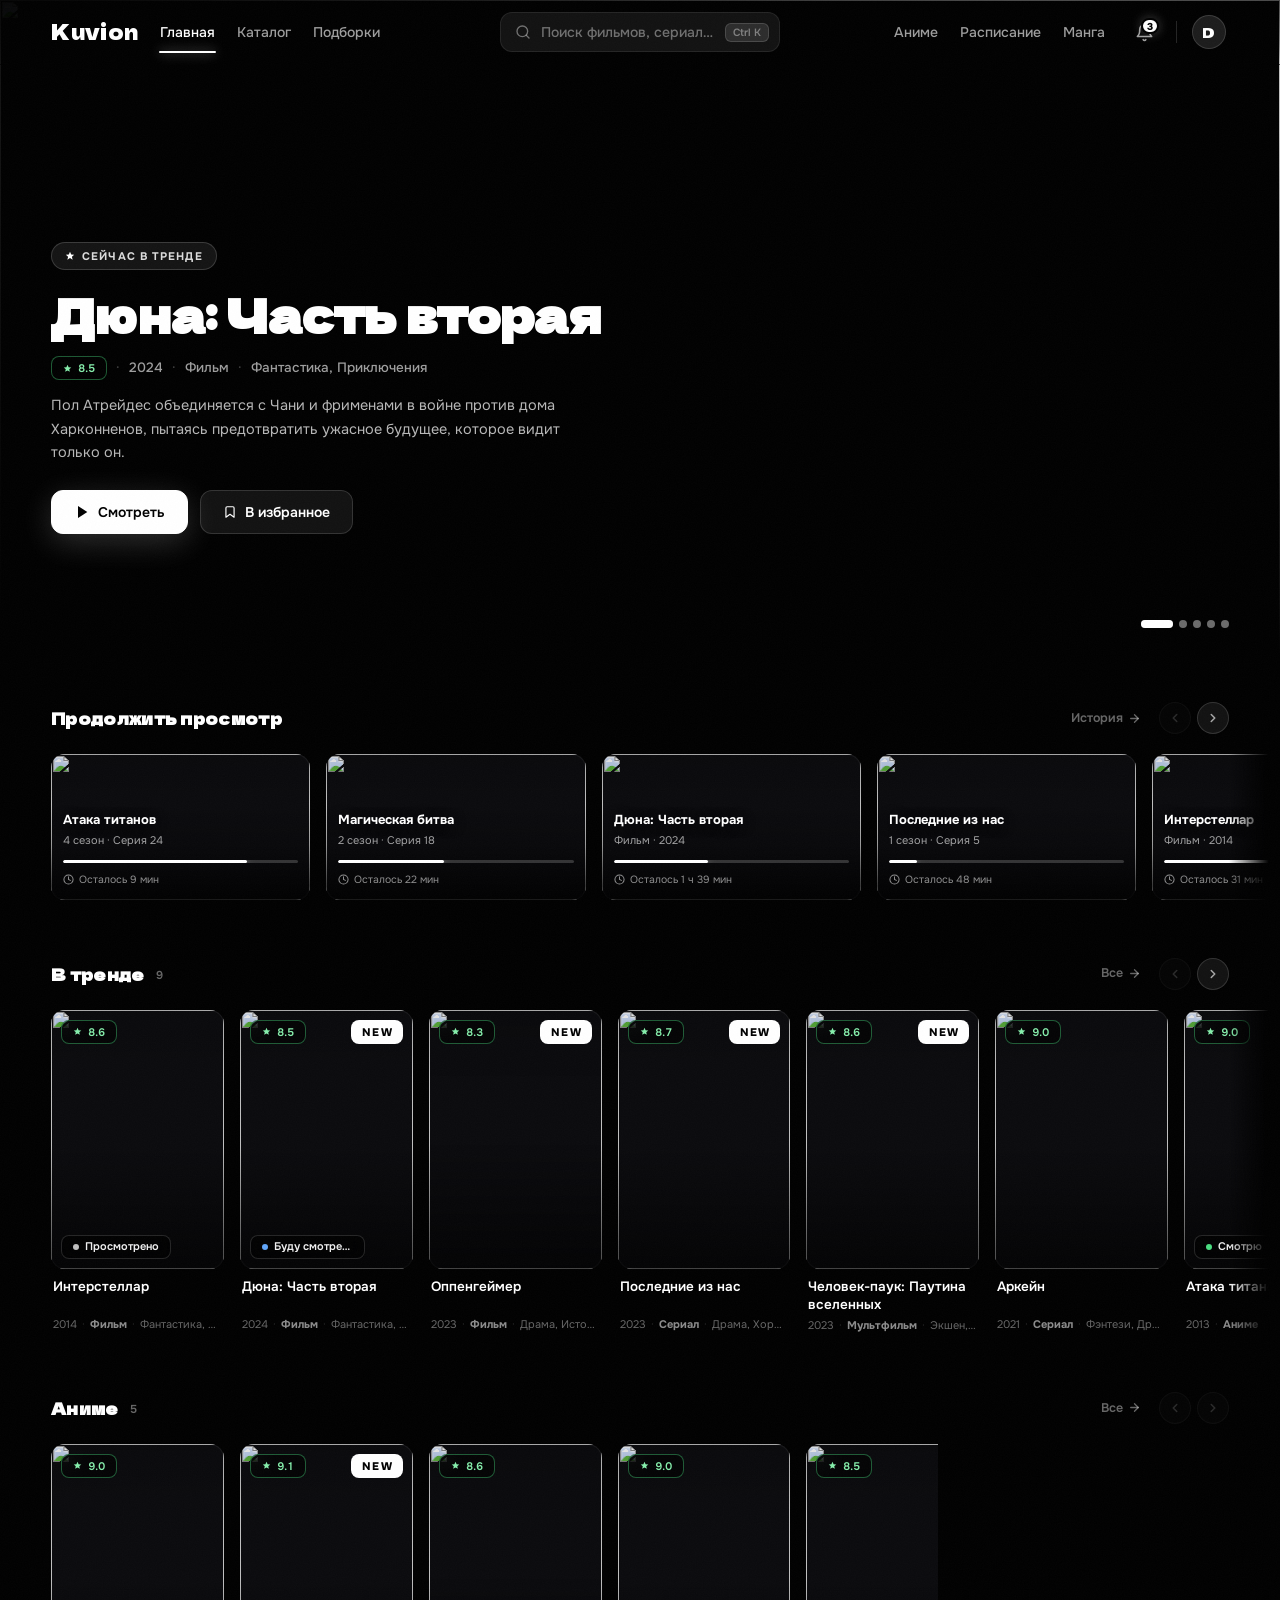
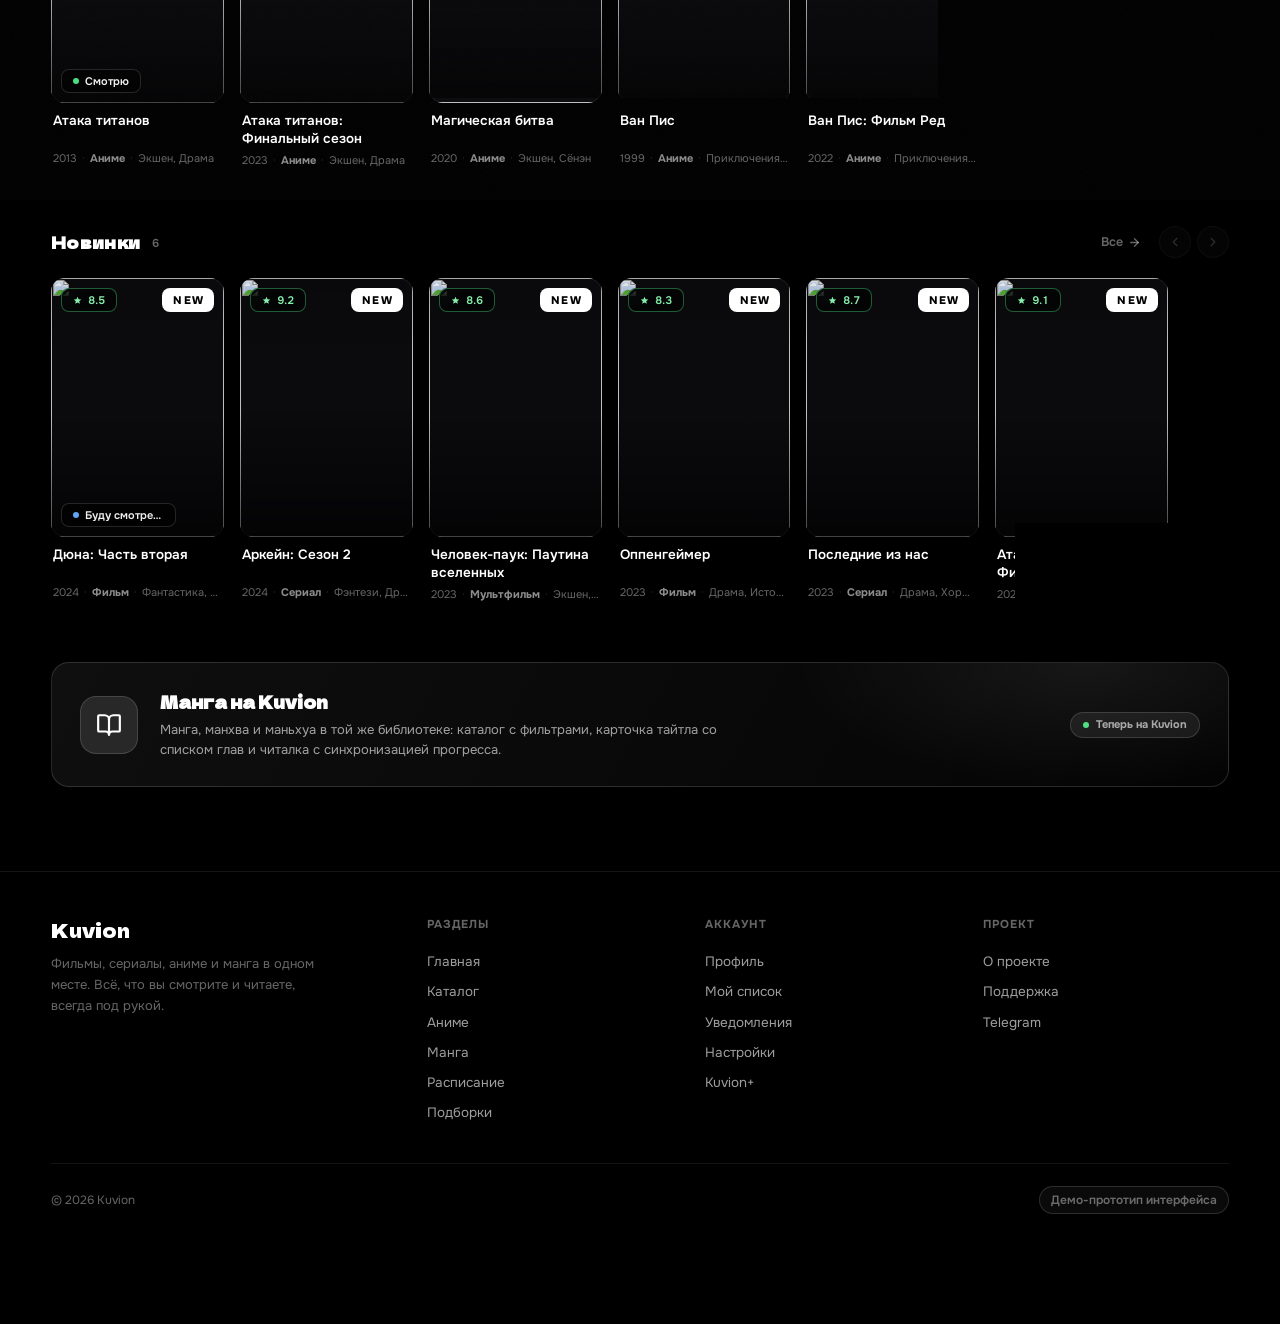
==== commit 5db162fe: "Add files via upload" ====
--- a/index.html
+++ b/index.html
@@ -1465,6 +1465,8 @@
 </nav>
 
 <!-- ================= ЛАБОРАТОРИЯ ================= -->
+<script src="/assets/kuvion-data.js"></script>
+
 <script>
 'use strict';
 /* ================================================================
@@ -1492,66 +1494,11 @@
 };
 
 /* ---------- тестовые данные ---------- */
-const STATUS={watching:'Смотрю',planned:'Буду смотреть',watched:'Просмотрено',onhold:'Отложено',dropped:'Брошено'};
-const T=(id,title,year,type,genres,rating,poster,extra={})=>({id,title,year,type,genres,rating,poster:CDN+poster,...extra});
-
-const TITLES={
-  interstellar:T('interstellar','Интерстеллар',2014,'Фильм',['Фантастика','Драма'],8.6,'85bb955e60e9.jpg',{
-    wide:CDN+'1290a963615d.jpg',wide2:CDN+'ec06a3bbfb4e.jpg',wide3:CDN+'2bdc37cad2cd.jpg',status:'watched',
-    desc:'Команда исследователей отправляется через червоточину в космосе, чтобы найти новый дом для человечества.'}),
-  dune2:T('dune2','Дюна: Часть вторая',2024,'Фильм',['Фантастика','Приключения'],8.5,'d4500e7dac80.jpg',{
-    wide:CDN+'12422b422cee.jpg',wide2:CDN+'c7f684d95f5b.jpeg',wide3:CDN+'4cb1149f3eaf.jpg',wide4:CDN+'86e0bf71e647.jpg',status:'planned',isNew:true,
-    desc:'Пол Атрейдес объединяется с Чани и фрименами в войне против дома Харконненов, пытаясь предотвратить ужасное будущее, которое видит только он.'}),
-  br2049:T('br2049','Бегущий по лезвию 2049',2017,'Фильм',['Фантастика','Нуар'],8.0,'71b996fefac1.jpg',{
-    wide:CDN+'9cc1a8a277d3.png',wide2:CDN+'de002094f2aa.jpg',wide3:CDN+'1662efa80442.jpg',
-    desc:'Служащий Лос-Анджелеса К, новый блейд-раннер, раскрывает тайну, спрятанную десятилетиями, способную погрузить мир в хаос.'}),
-  oppenheimer:T('oppenheimer','Оппенгеймер',2023,'Фильм',['Драма','История'],8.3,'a1fd704339d9.jpg',{
-    wide:CDN+'9e0a5f93f220.jpg',wide2:CDN+'50ec7314ae35.jpg',wide3:CDN+'00a2a41bff28.jpg',isNew:true,
-    desc:'История жизни физика-теоретика Роберта Оппенгеймера, возглавившего разработку атомной бомбы.'}),
-  aot:T('aot','Атака титанов',2013,'Аниме',['Экшен','Драма'],9.0,'9a35191d1d09.jpg',{
-    wide:CDN+'7e53c74c6dda.jpg',wide2:CDN+'5b0f4111e774.jpg',status:'watching',
-    desc:'Человечество сражается за выживание за огромными стенами, защищающими от гигантских пожирателей людей — титанов.'}),
-  aotFinal:T('aotFinal','Атака титанов: Финальный сезон',2023,'Аниме',['Экшен','Драма'],9.1,'bbc4ed32da5c.jpg',{
-    wide:CDN+'be104465fb7f.jpg',isNew:true,
-    desc:'Последняя глава истории Эрена Йегера и битвы за судьбу человечества за стенами.'}),
-  jjk:T('jjk','Магическая битва',2020,'Аниме',['Экшен','Сёнэн'],8.6,'235414089ff8.jpg',{
-    wide:CDN+'ba2f5e6b7ab4.jpg',wide2:CDN+'57827ceaf21f.jpg',wide3:CDN+'5ae8fa438c3f.jpg',
-    desc:'Школьник Юдзи Итадори проглатывает проклятый палец и становится сосудом для древнего проклятия.'}),
-  onepiece:T('onepiece','Ван Пис',1999,'Аниме',['Приключения','Сёнэн'],9.0,'136bb118e1b5.jpg',{
-    wide:CDN+'556492005b92.jpg',wide2:CDN+'9019d26a49cf.jpeg',wide3:CDN+'e35442129e92.jpg',
-    desc:'Мальчишка из резинки Люффи собирает команду пиратов и отправляется за легендарным сокровищем — Ван Пис.'}),
-  onepieceRed:T('onepieceRed','Ван Пис: Фильм Ред',2022,'Аниме',['Приключения','Экшен'],8.5,'6e4fc8a0fbe9.png',{
-    desc:'Люффи и его команда отправляются на музыкальный фестиваль, где встречают мировую звезду Уту.'}),
-  tlou:T('tlou','Последние из нас',2023,'Сериал',['Драма','Хоррор'],8.7,'078136c3e9d7.jpg',{
-    wide:CDN+'4cc4e52e05d7.jpeg',wide2:CDN+'20165b080b81.jpg',isNew:true,
-    desc:'Через двадцать лет после пандемии контрабандист Джоэл получает задание вывести из города 14-летнюю Элли.'}),
-  spiderverse:T('spiderverse','Человек-паук: Паутина вселенных',2023,'Мультфильм',['Экшен','Приключения'],8.6,'401cfa55ea89.jpg',{
-    wide:CDN+'5d05fbe9bf0c.jpeg',wide2:CDN+'d72400ee7d85.jpg',wide3:CDN+'62b220e19348.jpg',isNew:true,
-    desc:'Майлз Моралес отправляется в путешествие по мультивселенной, где встречает команду людей-пауков.'}),
-  arcane:T('arcane','Аркейн',2021,'Сериал',['Фэнтези','Драма'],9.0,'2023ce392d04.jpg',{
-    wide:CDN+'70d04bc79f91.jpg',wide2:CDN+'d318f9d998f8.jpg',wide3:CDN+'cbeb98a2df01.jpg',
-    desc:'История двух сестёр, Вай и Джинкс, на фоне конфликта утопического Пилтовера и подземного Зауна.'}),
-  arcane2:T('arcane2','Аркейн: Сезон 2',2024,'Сериал',['Фэнтези','Драма'],9.2,'5379c8a0c07a.jpg',{
-    wide:CDN+'81d0d4679ff5.jpg',isNew:true,
-    desc:'Вай и Джинкс оказываются по разные стороны баррикад, когда Пилтовер и Заун стоят на грани войны.'}),
-};
-
-/* hero: теперь 5 слайдов */
-const HERO=[TITLES.dune2,TITLES.br2049,TITLES.interstellar,TITLES.aot,TITLES.tlou];
-const CONTINUE=[
-  {t:TITLES.aot,sub:'4 сезон · Серия 24',pct:78,left:'Осталось 9 мин'},
-  {t:TITLES.jjk,sub:'2 сезон · Серия 18',pct:45,left:'Осталось 22 мин'},
-  {t:TITLES.dune2,sub:'Фильм · 2024',pct:40,left:'Осталось 1 ч 39 мин',img:'wide2'},
-  {t:TITLES.tlou,sub:'1 сезон · Серия 5',pct:12,left:'Осталось 48 мин'},
-  {t:TITLES.interstellar,sub:'Фильм · 2014',pct:78,left:'Осталось 31 мин',img:'wide2'},
-  {t:TITLES.br2049,sub:'Фильм · 2017',pct:4,left:'Только начали',img:'wide2'},
-];
-const ROWS={
-  trend:[TITLES.interstellar,TITLES.dune2,TITLES.oppenheimer,TITLES.tlou,TITLES.spiderverse,TITLES.arcane,TITLES.aot,TITLES.jjk,TITLES.onepiece],
-  anime:[TITLES.aot,TITLES.aotFinal,TITLES.jjk,TITLES.onepiece,TITLES.onepieceRed],
-  new:[TITLES.dune2,TITLES.arcane2,TITLES.spiderverse,TITLES.oppenheimer,TITLES.tlou,TITLES.aotFinal],
-};
-
+/* данные страницы — из единого слоя kuvion-data (DATA-ENTRY).
+   Демо-данные правятся в scripts/kuvion-data/db.js, не здесь.
+   Боевой API: KuvionData.api.home().then(данные => { … }) — см. KVUION-DATA-блок. */
+const KUV=KuvionData.page('home');
+const STATUS=KUV.status,TITLES=KUV.titles,HERO=KUV.hero,CONTINUE=KUV.cont,ROWS=KUV.rows;
 /* ---------- тосты ---------- */
 function toast(msg){
   const el=document.createElement('div');
@@ -1635,7 +1582,7 @@
 /* ---------- hero ---------- */
 function buildHero(){
   $('#heroSlides').innerHTML=HERO.map((t,i)=>`
-    <div class="hero-slide${i===0?' is-active':''}">
+    <div class="hero-slide${i===0?' is-active':''}" data-id="${t.id}">
       <img class="hero-bg" src="${t.wide}" alt="">
       <div class="hero-shade hero-shade--bottom"></div>
       <div class="hero-shade hero-shade--left"></div>
@@ -2085,8 +2032,13 @@
   },{passive:false});
   volUI();
 })();
-$('#pvPlay').addEventListener('click',()=>toast('Плеер — в разработке (демо-макет)'));
-$('#pvWatchBtn').addEventListener('click',()=>toast('Плеер — в разработке (демо-макет)'));
+/* «Смотреть» из превью: у «Атаки титанов» ведём на готовую страницу */
+const pvGoWatch=()=>{
+  if(PVD.card&&PVD.card.dataset.id==='aot'){location.href='/title/';return;}
+  toast('Плеер — в разработке (демо-макет)');
+};
+$('#pvPlay').addEventListener('click',pvGoWatch);
+$('#pvWatchBtn').addEventListener('click',pvGoWatch);
 $('#pvFav').addEventListener('click',()=>{
   const t=TITLES[PVD.card?.dataset.id];
   if(t)t.fav=!t.fav;
@@ -2441,7 +2393,13 @@
     return;
   }
   const hw=e.target.closest('[data-hero-watch]');
-  if(hw){toast('Плеер — в разработке (демо-макет)');return;}
+  if(hw){
+    /* у тайтла с готовой страницей (затычка «Атаки титанов») кнопка
+       «Смотреть» ведёт на страницу тайтла, а не в заглушку плеера */
+    const slide=hw.closest('.hero-slide');
+    if(slide&&slide.dataset.id==='aot'){location.href='/title/';return;}
+    toast('Плеер — в разработке (демо-макет)');return;
+  }
   const hf=e.target.closest('[data-hero-fav]');
   if(hf){
     const on=hf.classList.toggle('is-on');
@@ -2481,7 +2439,10 @@
 document.addEventListener('keydown',e=>{
   if(e.key!=='Enter')return;
   const card=e.target.closest?.('.poster-card,.cw-card');
-  if(card){toast('Страница «'+card.dataset.title+'» — в разработке');}
+  if(card){
+    if(card.dataset.id==='aot'){location.href='/title/';return;}
+    toast('Страница «'+card.dataset.title+'» — в разработке');
+  }
 });
 </script>
 <script>
